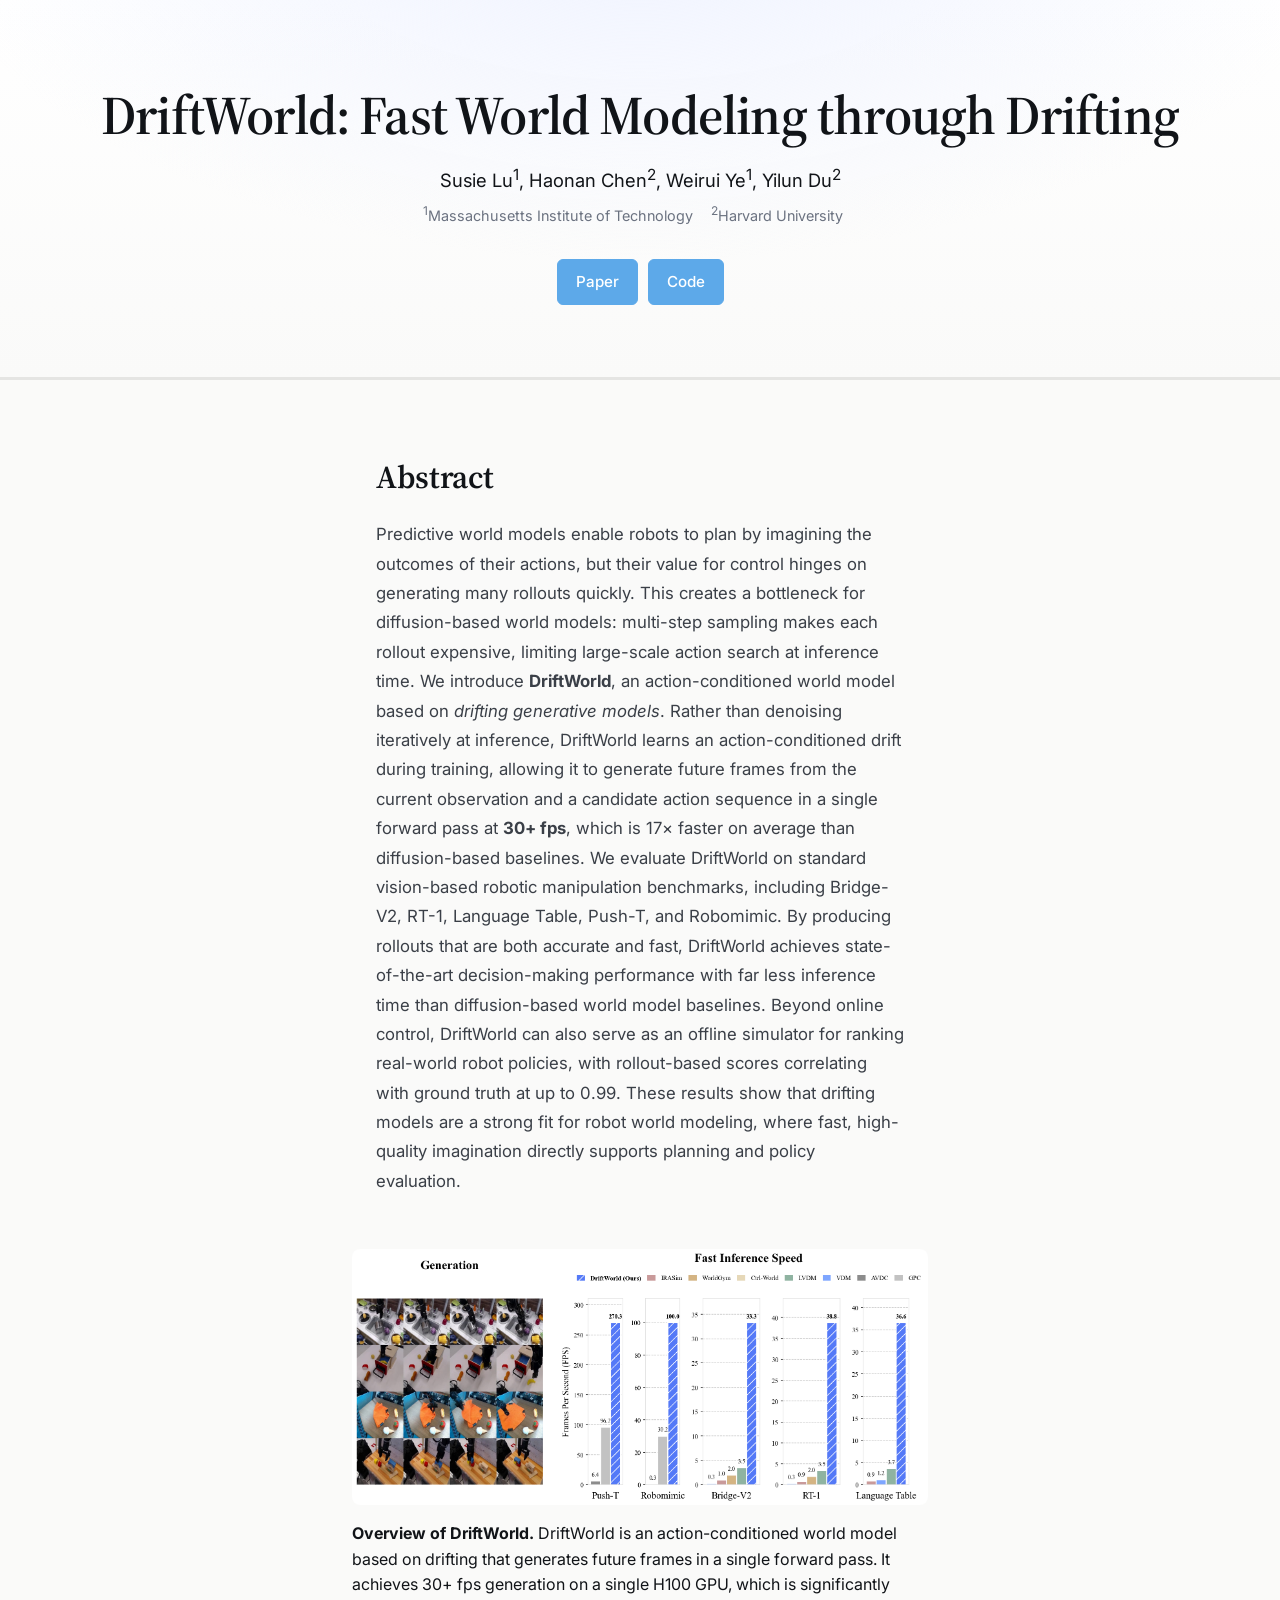
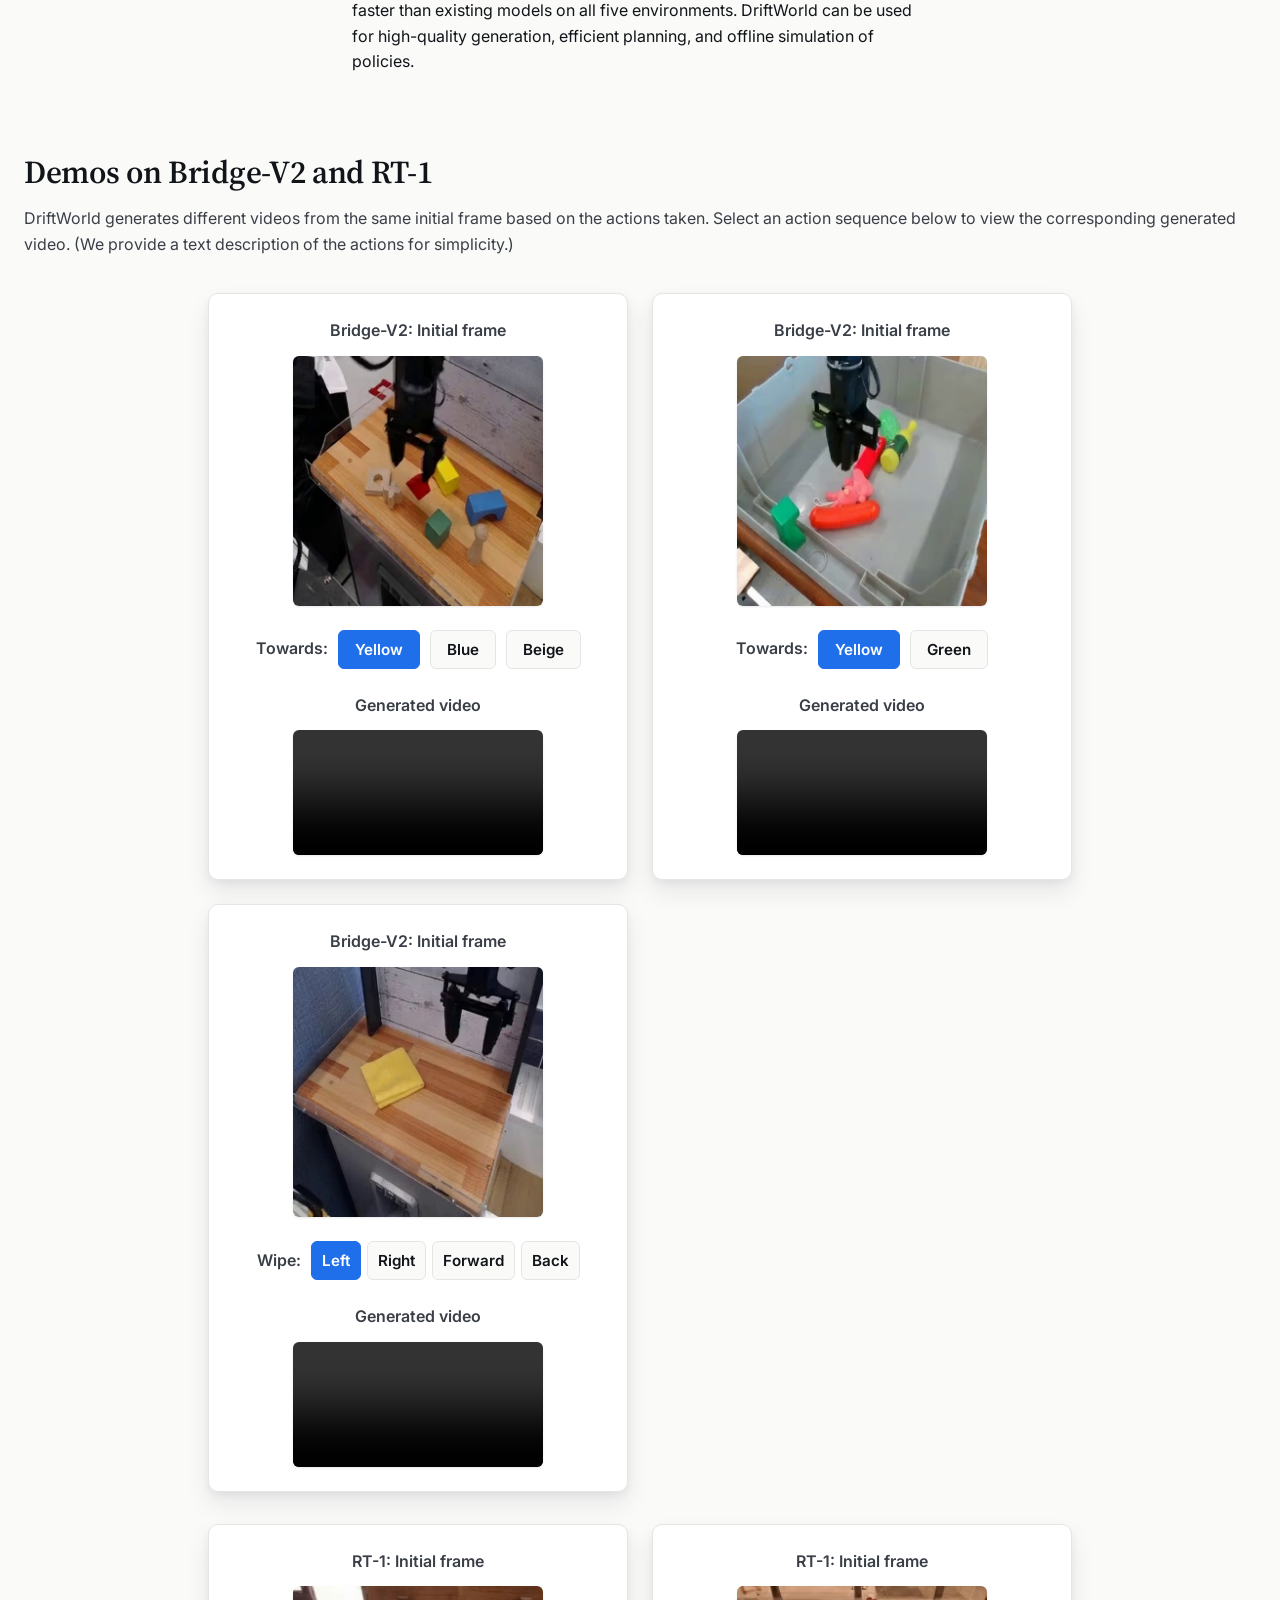
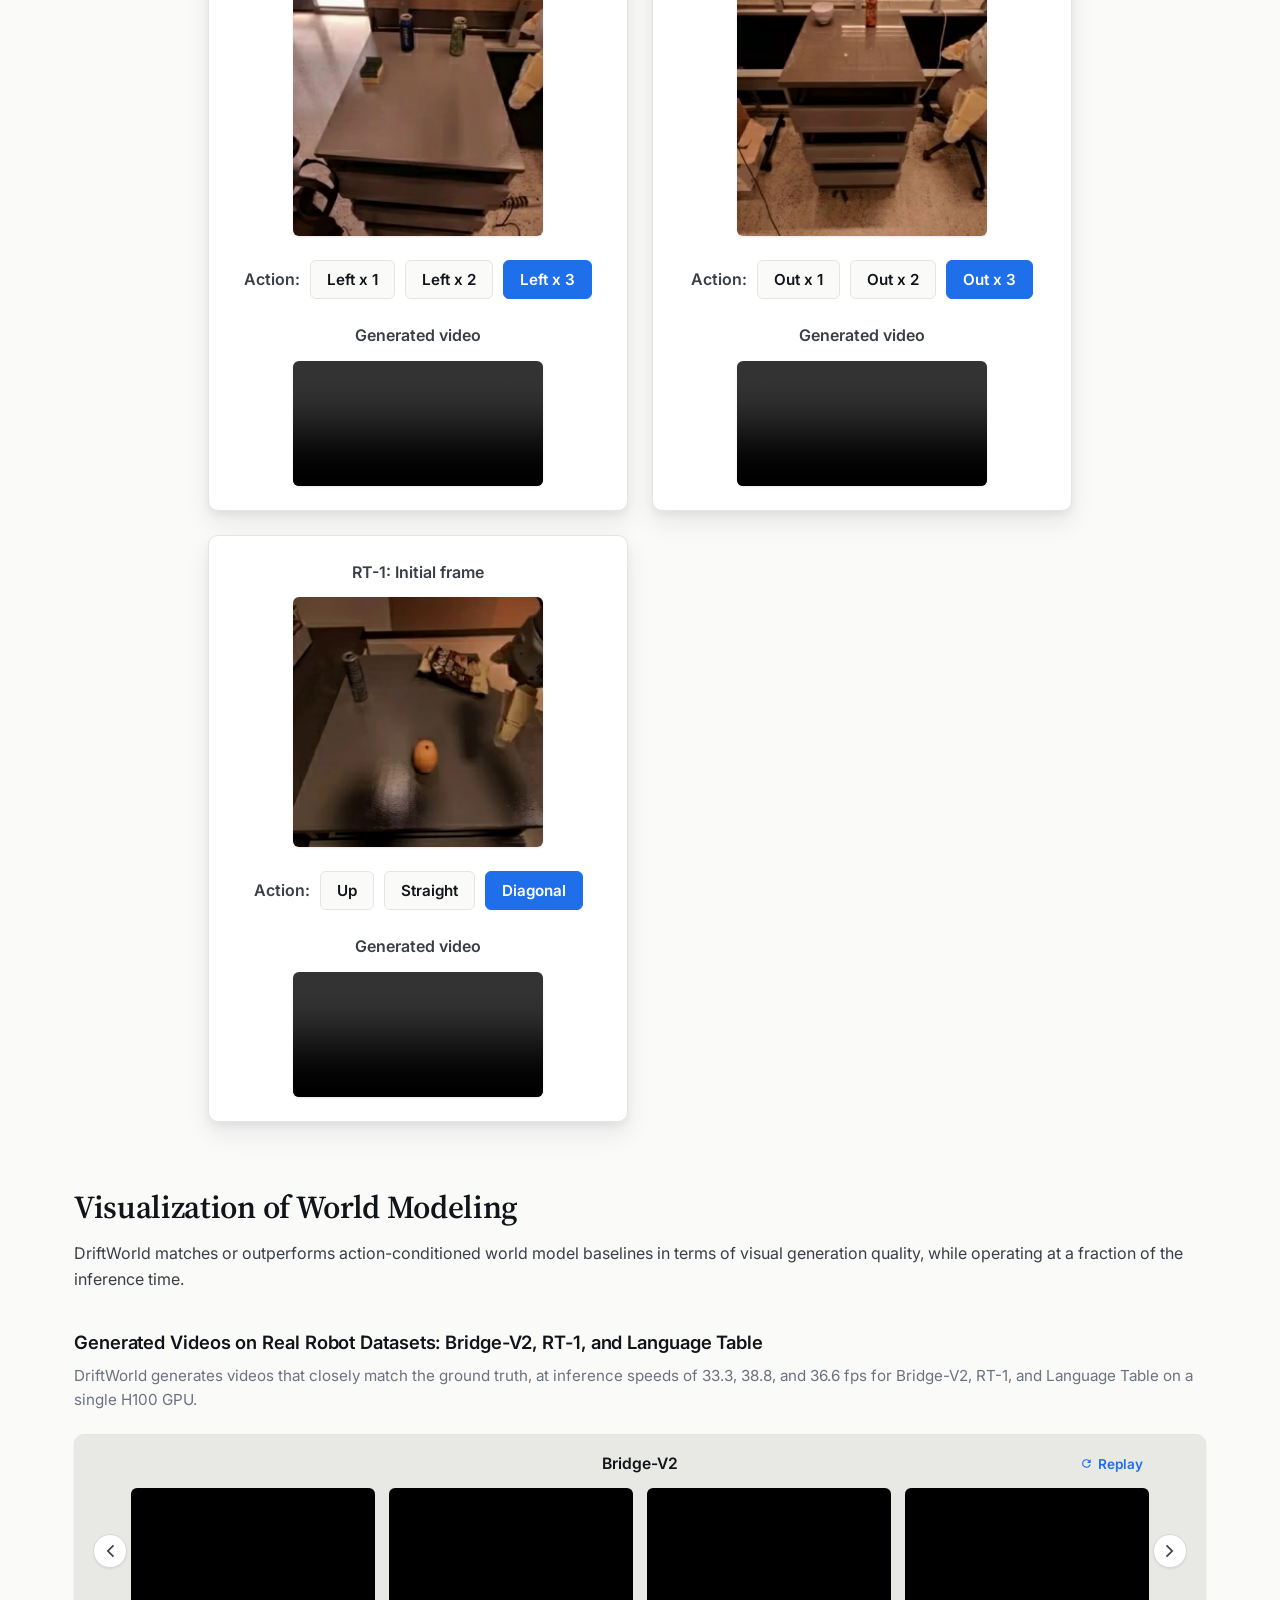
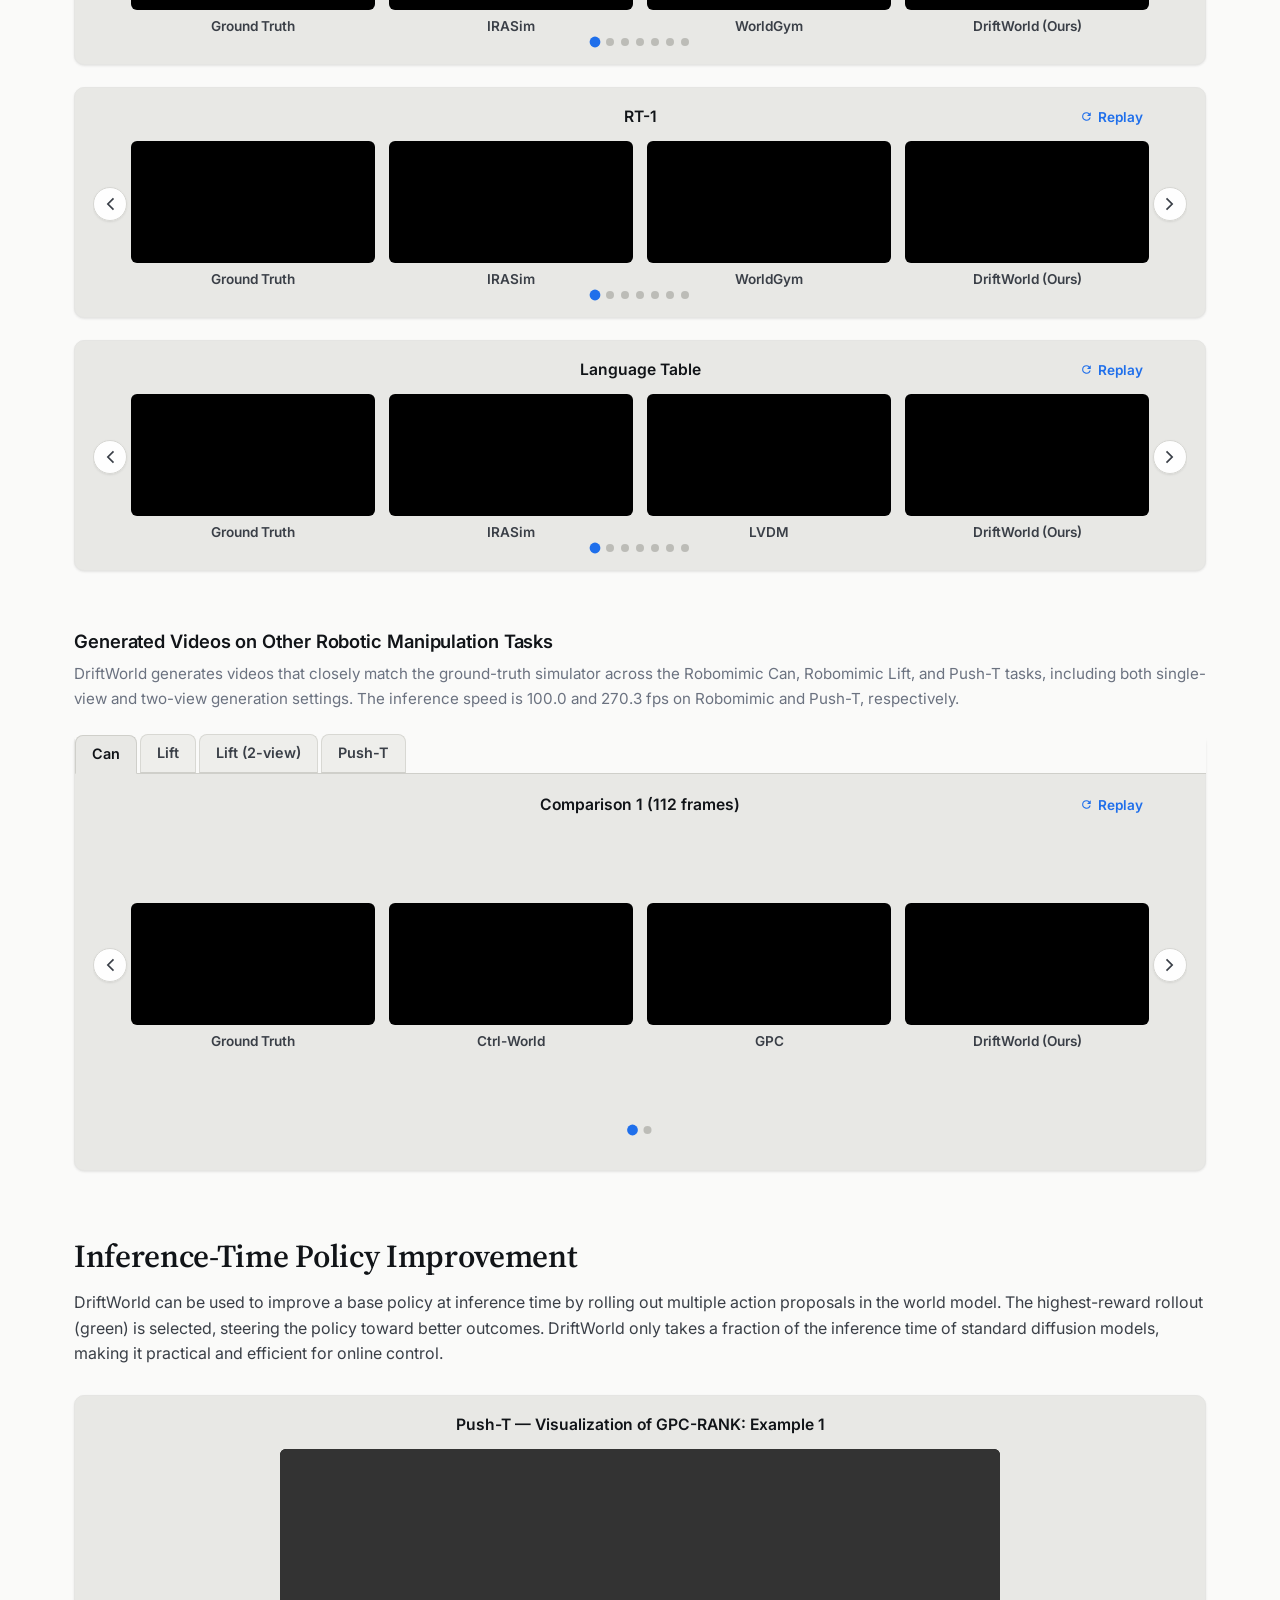
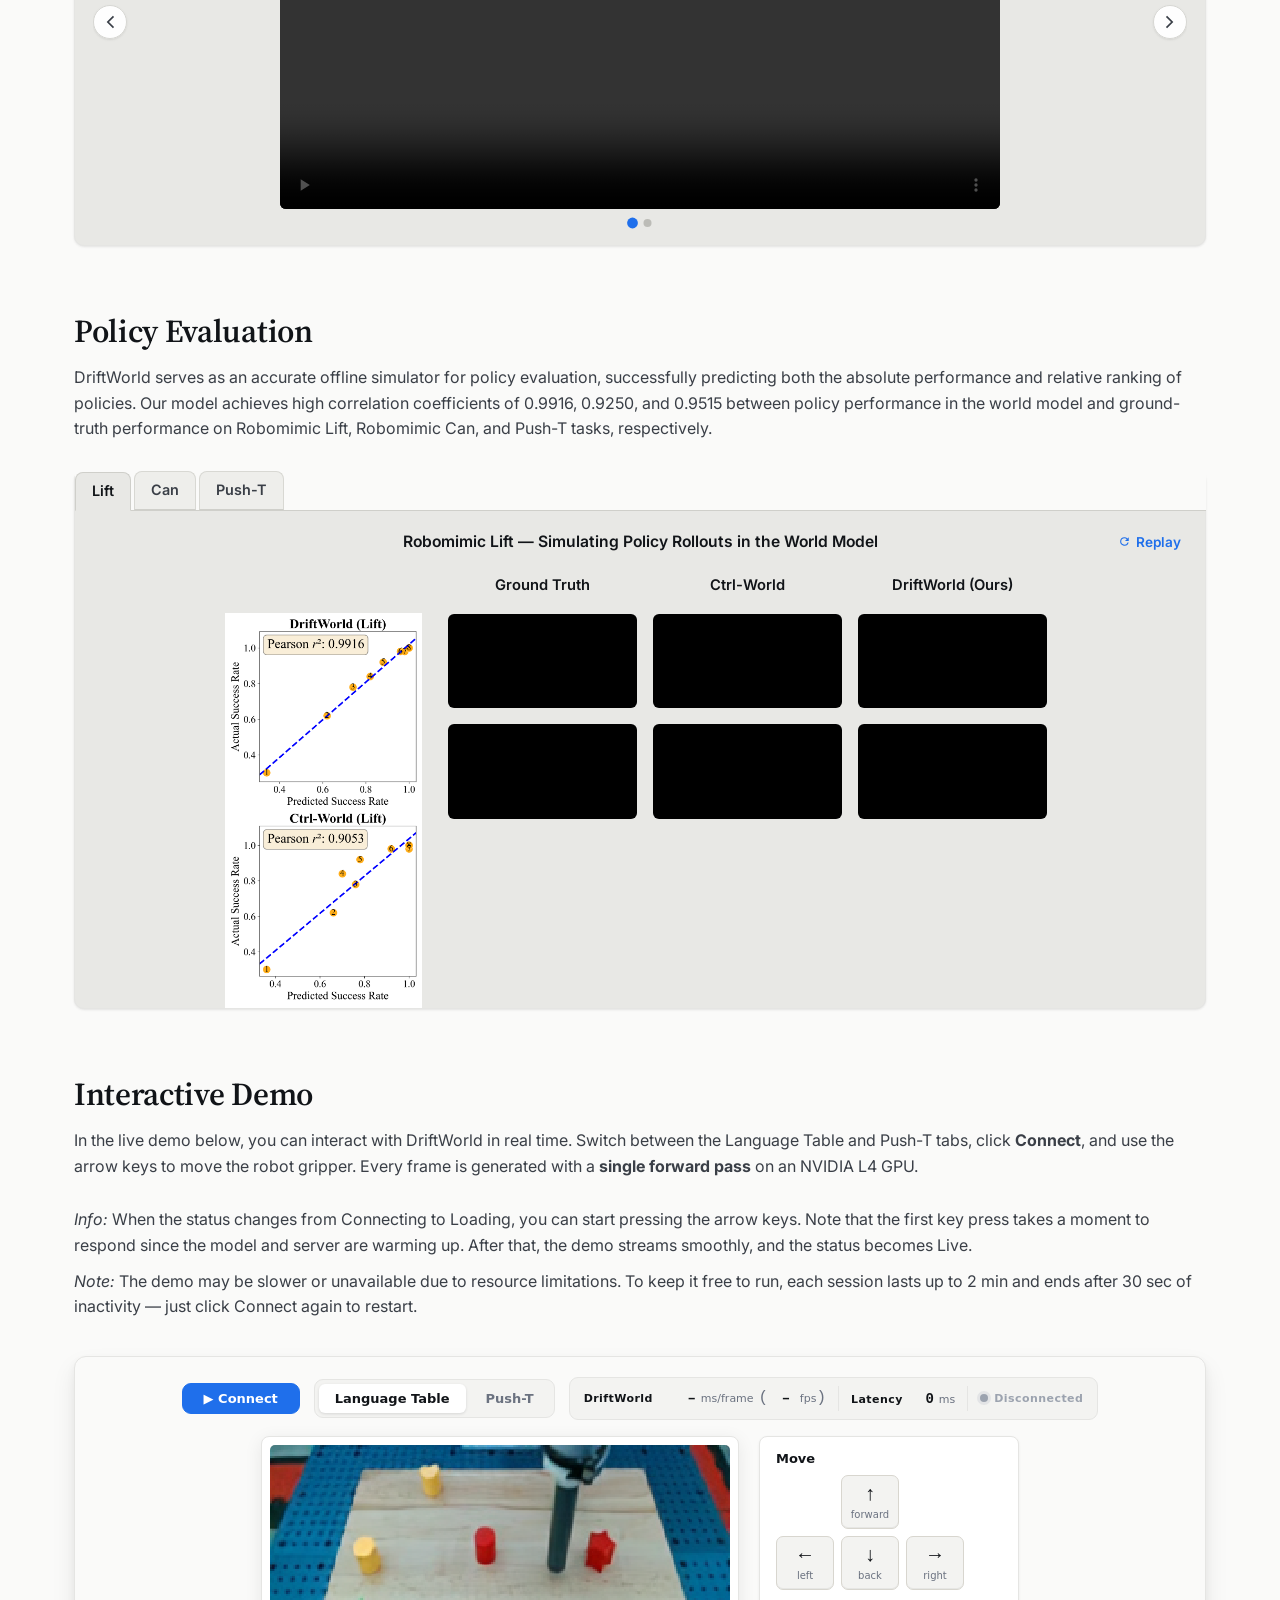
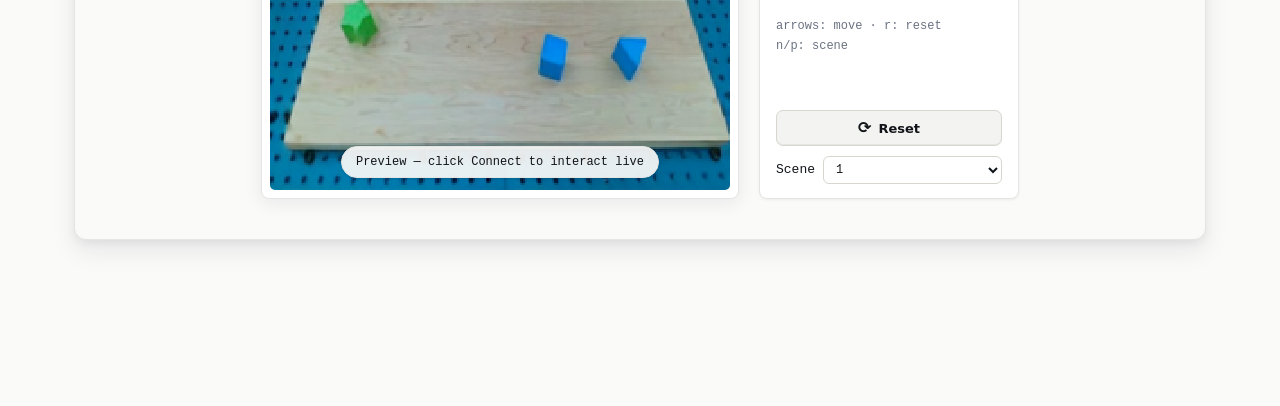
==== driftworld/index.html @ 997e32de "Update" ====
<!DOCTYPE html>
<html lang="en">

<head>
  <meta charset="UTF-8" />
  <meta name="viewport" content="width=device-width, initial-scale=1.0" />
  <title>DriftWorld</title>
  <link rel="preconnect" href="https://fonts.googleapis.com" />
  <link rel="preconnect" href="https://fonts.gstatic.com" crossorigin />
  <link
    href="https://fonts.googleapis.com/css2?family=Inter:wght@400;500;600;700&family=Source+Serif+4:opsz,wght@8..60,400;8..60,600&display=swap"
    rel="stylesheet" />
  <link rel="stylesheet" href="css/style.css" />
</head>

<body>
  <header class="hero">
    <div class="container">
      <h1 class="title">DriftWorld: Fast World Modeling through Drifting</h1>
      <p class="meta">
        Susie Lu<sup>1</sup>, Haonan Chen<sup>2</sup>, Weirui Ye<sup>1</sup>, Yilun Du<sup>2</sup>
      </p>
      <p class="affiliations">
        <sup>1</sup>Massachusetts Institute of Technology&emsp;
        <sup>2</sup>Harvard University&emsp;
      </p>
      <div class="hero-actions">
        <a class="btn" href="./" target="_blank" rel="noopener">Paper</a>
        <a class="btn btn-secondary" href="./">Code</a>
      </div>
    </div>
  </header>

  <main>
    <section id="abstract" class="section">
      <div class="container narrow">
        <h2 class="section-title">Abstract</h2>
        <p class="lead">
          Predictive world models enable robots to plan by imagining the outcomes of their actions, but their value for
          control hinges on generating many rollouts quickly. This creates a bottleneck for diffusion-based world
          models: multi-step sampling makes each rollout expensive, limiting large-scale action search at inference
          time. We introduce <b>DriftWorld</b>, an action-conditioned world model based on <em>drifting generative
            models</em>. Rather than denoising iteratively at inference, DriftWorld learns an action-conditioned drift
          during
          training, allowing it to generate future frames from the current observation and a candidate action sequence
          in a single forward pass at <b>30+ fps</b>, which is 17× faster on average than diffusion-based
          baselines. We evaluate DriftWorld on standard vision-based robotic manipulation benchmarks, including
          Bridge-V2, RT-1, Language Table, Push-T, and Robomimic. By producing rollouts that are both accurate and fast,
          DriftWorld achieves state-of-the-art decision-making performance with far less inference time than
          diffusion-based world model baselines. Beyond online control, DriftWorld can also serve as an offline
          simulator for ranking real-world robot policies, with rollout-based scores correlating with ground truth at up
          to 0.99. These results show that drifting models are a strong fit for robot world modeling, where fast,
          high-quality imagination directly supports planning and policy evaluation.
        </p>
      </div>
    </section>

    <figure style="margin: 0 auto; text-align: center;">
      <img src="videos/Fig/Teaser.png" alt="DriftWorld teaser"
        style="width: 45%; height: auto; display: block; margin: 0 auto; border-radius: 8px;">

      <figcaption style="margin: 16px auto 0; width: 45%; display: block; text-align: left;">
        <b>Overview of DriftWorld.</b> DriftWorld is an action-conditioned world model based on drifting that generates
        future frames in a single forward pass. It achieves 30+ fps generation on a single H100 GPU, which is
        significantly faster than
        existing models on all five environments. DriftWorld can be used for high-quality generation, efficient
        planning, and offline simulation of policies.
      </figcaption>
    </figure>

    <section id="scripted-demos" class="section scripted-demo-section">
      <div class="container">
        <div class="section-header">
          <h2 class="section-title">Demos on Bridge-V2 and RT-1</h2>
          <p class="section-desc">
            DriftWorld generates different videos from the same initial frame based on the actions taken.
            Select an action sequence below to view the corresponding generated video.
            (We provide a text description of the actions for simplicity.)
          </p>
        </div>

        <div class="scripted-demo-grid scripted-bridge-row">
          <div class="compare-card scripted-demo-card">
            <h3 class="scripted-demo-caption">Bridge-V2: Initial frame</h3>
            <img class="scripted-demo-image" src="videos/Demo_Bridge/scene_1/frame0.png"
              alt="Initial Bridge-V2 scene frame">

            <div class="scripted-demo-actions" aria-label="Scripted Bridge-V2 target block selection">
              <h3>Towards:</h3>
              <button class="scripted-action-button selected" type="button" aria-pressed="true"
                data-video="videos/Demo_Bridge/scene_1/yellow.mp4">Yellow</button>
              <button class="scripted-action-button" type="button" aria-pressed="false"
                data-video="videos/Demo_Bridge/scene_1/blue.mp4">Blue</button>
              <button class="scripted-action-button" type="button" aria-pressed="false"
                data-video="videos/Demo_Bridge/scene_1/beige.mp4">Beige</button>
            </div>

            <div class="scripted-demo-video">
              <h3>Generated video</h3>
              <video class="scripted-result-video" controls autoplay muted playsinline preload="metadata"
                src="videos/Demo_Bridge/scene_1/yellow.mp4">
              </video>
            </div>
          </div>

          <div class="compare-card scripted-demo-card">
            <h3 class="scripted-demo-caption">Bridge-V2: Initial frame</h3>
            <img class="scripted-demo-image" src="videos/Demo_Bridge/scene_2/frame0.png"
              alt="Initial Bridge-V2 scene frame">

            <div class="scripted-demo-actions" aria-label="Scripted Bridge-V2 target object selection">
              <h3>Towards:</h3>
              <button class="scripted-action-button selected" type="button" aria-pressed="true"
                data-video="videos/Demo_Bridge/scene_2/bottle.mp4">Yellow</button>
              <button class="scripted-action-button" type="button" aria-pressed="false"
                data-video="videos/Demo_Bridge/scene_2/block.mp4">Green</button>
            </div>

            <div class="scripted-demo-video">
              <h3>Generated video</h3>
              <video class="scripted-result-video" controls autoplay muted playsinline preload="metadata"
                src="videos/Demo_Bridge/scene_2/bottle.mp4">
              </video>
            </div>
          </div>

          <div class="compare-card scripted-demo-card">
            <h3 class="scripted-demo-caption">Bridge-V2: Initial frame</h3>
            <img class="scripted-demo-image" src="videos/Demo_Bridge/scene_3/frame0.png"
              alt="Initial Bridge-V2 scene frame">

            <div class="scripted-demo-actions" aria-label="Scripted Bridge-V2 wipe direction selection">
              <h3>Wipe:</h3>
              <div class="scripted-action-rows">
                <button class="scripted-action-button selected" type="button" aria-pressed="true"
                  data-video="videos/Demo_Bridge/scene_3/left.mp4">Left</button>
                <button class="scripted-action-button" type="button" aria-pressed="false"
                  data-video="videos/Demo_Bridge/scene_3/right.mp4">Right</button>
                <button class="scripted-action-button" type="button" aria-pressed="false"
                  data-video="videos/Demo_Bridge/scene_3/forward.mp4">Forward</button>
                <button class="scripted-action-button" type="button" aria-pressed="false"
                  data-video="videos/Demo_Bridge/scene_3/backward.mp4">Back</button>
              </div>
            </div>

            <div class="scripted-demo-video">
              <h3>Generated video</h3>
              <video class="scripted-result-video" controls autoplay muted playsinline preload="metadata"
                src="videos/Demo_Bridge/scene_3/left.mp4">
              </video>
            </div>
          </div>

        </div>

        <div class="scripted-demo-grid scripted-rt1-row">
          <div class="compare-card scripted-demo-card">
            <h3 class="scripted-demo-caption">RT-1: Initial frame</h3>
            <img class="scripted-demo-image" src="videos/Demo_RT1/scene_1/frame0.png" alt="Initial RT-1 scene frame">

            <div class="scripted-demo-actions" aria-label="Scripted RT-1 left action selection">
              <h3>Action:</h3>
              <button class="scripted-action-button" type="button" aria-pressed="false"
                data-video="videos/Demo_RT1/scene_1/left1.mp4">Left x 1</button>
              <button class="scripted-action-button" type="button" aria-pressed="false"
                data-video="videos/Demo_RT1/scene_1/left2.mp4">Left x 2</button>
              <button class="scripted-action-button selected" type="button" aria-pressed="true"
                data-video="videos/Demo_RT1/scene_1/left3.mp4">Left x 3</button>
            </div>

            <div class="scripted-demo-video">
              <h3>Generated video</h3>
              <video class="scripted-result-video" controls autoplay muted playsinline preload="metadata"
                src="videos/Demo_RT1/scene_1/left3.mp4">

              </video>
            </div>
          </div>

          <div class="compare-card scripted-demo-card">
            <h3 class="scripted-demo-caption">RT-1: Initial frame</h3>
            <img class="scripted-demo-image" src="videos/Demo_RT1/scene_2/frame0.png" alt="Initial RT-1 scene frame">

            <div class="scripted-demo-actions" aria-label="Scripted RT-1 out action selection">
              <h3>Action:</h3>
              <button class="scripted-action-button" type="button" aria-pressed="false"
                data-video="videos/Demo_RT1/scene_2/out1.mp4">Out x 1</button>
              <button class="scripted-action-button" type="button" aria-pressed="false"
                data-video="videos/Demo_RT1/scene_2/out2.mp4">Out x 2</button>
              <button class="scripted-action-button selected" type="button" aria-pressed="true"
                data-video="videos/Demo_RT1/scene_2/out3.mp4">Out x 3</button>
            </div>

            <div class="scripted-demo-video">
              <h3>Generated video</h3>
              <video class="scripted-result-video" controls autoplay muted playsinline preload="metadata"
                src="videos/Demo_RT1/scene_2/out3.mp4">

              </video>
            </div>
          </div>

          <div class="compare-card scripted-demo-card">
            <h3 class="scripted-demo-caption">RT-1: Initial frame</h3>
            <img class="scripted-demo-image" src="videos/Demo_RT1/scene_3/frame0.png" alt="Initial RT-1 scene frame">

            <div class="scripted-demo-actions" aria-label="Scripted RT-1 out action selection">
              <h3>Action:</h3>
              <button class="scripted-action-button" type="button" aria-pressed="false"
                data-video="videos/Demo_RT1/scene_3/up.mp4">Up</button>
              <button class="scripted-action-button" type="button" aria-pressed="false"
                data-video="videos/Demo_RT1/scene_3/diagonalright.mp4">Straight</button>
              <button class="scripted-action-button selected" type="button" aria-pressed="true"
                data-video="videos/Demo_RT1/scene_3/diagonal.mp4">Diagonal</button>
            </div>

            <div class="scripted-demo-video">
              <h3>Generated video</h3>
              <video class="scripted-result-video" controls autoplay muted playsinline preload="metadata"
                src="videos/Demo_RT1/scene_3/diagonal.mp4">

              </video>
            </div>
          </div>

        </div>
      </div>

      <style>
        .scripted-demo-section .container {
          max-width: 1360px;
        }

        .scripted-demo-section .scripted-demo-grid {
          display: grid;
          grid-template-columns: repeat(3, minmax(0, 420px));
          gap: 24px;
          justify-content: center;
          align-items: start;
        }

        .scripted-demo-section .scripted-demo-card {
          width: 100%;
          max-width: 420px;
          margin: 0;
          padding: 24px;
          background: var(--surface);
          border-color: var(--line);
          box-shadow: var(--shadow-md);
        }

        .scripted-demo-section .scripted-demo-image,
        .scripted-demo-section .scripted-result-video {
          display: block;
          width: 100%;
          max-width: 250px;
          margin: 0 auto;
          border-radius: var(--radius-sm);
          box-shadow: var(--shadow-sm);
        }

        .scripted-demo-section .scripted-demo-actions {
          display: flex;
          align-items: center;
          justify-content: center;
          flex-wrap: wrap;
          gap: 10px;
          margin: 24px 0;
        }

        .scripted-demo-section .scripted-demo-caption,
        .scripted-demo-section .scripted-demo-actions h3,
        .scripted-demo-section .scripted-demo-video h3 {
          margin: 0;
          color: var(--ink-soft);
          font-size: 1rem;
          font-weight: 600;
        }

        .scripted-demo-section .scripted-action-button {
          border: 1px solid var(--line);
          background: var(--bg);
          color: var(--ink);
          padding: 9px 16px;
          border-radius: 6px;
          font-family: inherit;
          font-size: .95rem;
          font-weight: 600;
          cursor: pointer;
          transition: background .15s, border-color .15s, color .15s, transform .1s;
        }

        .scripted-demo-section .scripted-action-button:hover {
          border-color: #c7c7c2;
          background: #f0f0ed;
        }

        .scripted-demo-section .scripted-action-button.selected {
          background: var(--accent);
          border-color: var(--accent);
          color: #fff;
        }

        .scripted-demo-section .scripted-action-button:active {
          transform: translateY(1px);
        }

        .scripted-demo-section .scripted-demo-video {
          text-align: center;
        }

        .scripted-demo-section .scripted-demo-caption,
        .scripted-demo-section .scripted-demo-video h3 {
          margin-bottom: 12px;
        }

        .scripted-demo-section .scripted-demo-caption {
          text-align: center;
        }

        /* Bridge row sits directly above the RT-1 row, separated by a little more than the
           within-row card gap. */
        .scripted-demo-section .scripted-demo-grid+.scripted-demo-grid {
          margin-top: 32px;
        }

        /* The wipe card fits four buttons on one row by giving back its side padding, rather than
           by being wider than the other cards. Top/bottom padding is untouched so heights match. */
        .scripted-bridge-row .scripted-demo-card:nth-child(3) {
          padding: 24px 16px;
        }

        .scripted-demo-section .scripted-action-rows {
          display: flex;
          flex-wrap: wrap;
          justify-content: center;
          gap: 6px;
        }

        /* Vertical padding stays at the shared 9px so this row is exactly as tall as the other
           cards' rows; only the horizontal padding shrinks. */
        .scripted-demo-section .scripted-action-rows .scripted-action-button {
          padding: 9px 10px;
          white-space: nowrap;
        }

        @media (max-width: 1360px) {
          .scripted-demo-section .scripted-demo-grid {
            grid-template-columns: repeat(2, minmax(0, 420px));
          }
        }

        @media (max-width: 920px) {
          .scripted-demo-section .scripted-demo-grid {
            grid-template-columns: minmax(0, 420px);
          }
        }

        @media (max-width: 640px) {
          .scripted-demo-section .scripted-demo-card {
            padding: 18px;
          }

          .scripted-demo-section .scripted-demo-actions {
            align-items: stretch;
            flex-direction: column;
          }

          .scripted-demo-section .scripted-action-button {
            width: 100%;
          }

          .scripted-demo-section .scripted-action-rows {
            width: 100%;
            flex-direction: column;
          }
        }
      </style>

      <script>
        (() => {
          function init() {
            document.querySelectorAll('.scripted-demo-card').forEach((card) => {
              const video = card.querySelector('.scripted-result-video');
              const buttons = Array.from(card.querySelectorAll('.scripted-action-button[data-video]'));
              if (!video || buttons.length === 0) return;

              function playVideo() {
                const playPromise = video.play();
                if (playPromise && typeof playPromise.catch === 'function') {
                  playPromise.catch(() => { });
                }
              }

              function restartVideo() {
                try {
                  video.currentTime = 0;
                } catch (error) {
                }
                playVideo();
              }

              buttons.forEach((button) => {
                button.addEventListener('click', () => {
                  buttons.forEach((otherButton) => {
                    const selected = otherButton === button;
                    otherButton.classList.toggle('selected', selected);
                    otherButton.setAttribute('aria-pressed', selected ? 'true' : 'false');
                  });

                  if (video.getAttribute('src') !== button.dataset.video) {
                    video.setAttribute('src', button.dataset.video);
                    video.load();
                  }

                  if (video.readyState >= 1) {
                    restartVideo();
                  } else {
                    video.addEventListener('loadedmetadata', restartVideo, { once: true });
                  }
                });
              });
            });
          }

          if (document.readyState === 'loading') {
            document.addEventListener('DOMContentLoaded', init, { once: true });
          } else {
            init();
          }
        })();
      </script>
    </section>

    <section id="results" class="section">
      <div class="container">

        <div class="section-header">
          <h2 class="section-title">Visualization of World Modeling</h2>
          <p class="section-desc">
            DriftWorld matches or outperforms action-conditioned world model baselines in terms of visual generation
            quality, while operating at a fraction of the inference time.
          </p>
        </div>

        <h3 class="subsection-title">Generated Videos on Real Robot Datasets: Bridge-V2, RT-1, and Language Table</h3>
        <p class="subsection-desc">
          DriftWorld generates videos that closely match the ground truth, at inference speeds of 33.3, 38.8, and 36.6
          fps for Bridge-V2, RT-1, and Language Table on a single H100 GPU.
        </p>

        <div class="compare-card compare-carousel" data-carousel aria-label="Bridge-V2 comparison carousel">
          <div class="compare-carousel-viewport">
            <div class="compare-carousel-track">
              <article class="compare-slide is-active" data-carousel-slide>
                <div class="compare-header">
                  <strong>Bridge-V2 </strong>
                  <button class="replay-btn" type="button" data-target="bridge-cmp-4">
                    <svg viewBox="0 0 24 24" aria-hidden="true">
                      <path
                        d="M17.65 6.35A7.95 7.95 0 0 0 12 4a8 8 0 1 0 7.74 10h-2.08A6 6 0 1 1 12 6c1.66 0 3.14.69 4.22 1.78L13 11h7V4l-2.35 2.35z" />
                    </svg>
                    Replay
                  </button>
                </div>
                <div class="compare-row" id="bridge-cmp-4">
                  <figure class="compare-item">
                    <video autoplay muted playsinline preload="metadata"
                      src="videos/Bridge_Comparison/gt/1.mp4"></video>
                    <figcaption class="compare-caption">Ground Truth</figcaption>
                  </figure>
                  <figure class="compare-item">
                    <video autoplay muted playsinline preload="metadata"
                      src="videos/Bridge_Comparison/irasim/1.mp4"></video>
                    <figcaption class="compare-caption">IRASim</figcaption>
                  </figure>
                  <figure class="compare-item">
                    <video autoplay muted playsinline preload="metadata"
                      src="videos/Bridge_Comparison/worldgym/1.mp4"></video>
                    <figcaption class="compare-caption">WorldGym</figcaption>
                  </figure>
                  <figure class="compare-item">
                    <video autoplay muted playsinline preload="metadata"
                      src="videos/Bridge_Comparison/driftworld/1.mp4"></video>
                    <figcaption class="compare-caption">DriftWorld (Ours)</figcaption>
                  </figure>
                </div>
              </article>

              <article class="compare-slide" data-carousel-slide>
                <div class="compare-header">
                  <strong>Bridge-V2 </strong>
                  <button class="replay-btn" type="button" data-target="bridge-cmp-6">
                    <svg viewBox="0 0 24 24" aria-hidden="true">
                      <path
                        d="M17.65 6.35A7.95 7.95 0 0 0 12 4a8 8 0 1 0 7.74 10h-2.08A6 6 0 1 1 12 6c1.66 0 3.14.69 4.22 1.78L13 11h7V4l-2.35 2.35z" />
                    </svg>
                    Replay
                  </button>
                </div>
                <div class="compare-row" id="bridge-cmp-6">
                  <figure class="compare-item">
                    <video autoplay muted playsinline preload="metadata"
                      src="videos/Bridge_Comparison/gt/2.mp4"></video>
                    <figcaption class="compare-caption">Ground Truth</figcaption>
                  </figure>
                  <figure class="compare-item">
                    <video autoplay muted playsinline preload="metadata"
                      src="videos/Bridge_Comparison/irasim/2.mp4"></video>
                    <figcaption class="compare-caption">IRASim</figcaption>
                  </figure>
                  <figure class="compare-item">
                    <video autoplay muted playsinline preload="metadata"
                      src="videos/Bridge_Comparison/worldgym/2.mp4"></video>
                    <figcaption class="compare-caption">WorldGym</figcaption>
                  </figure>
                  <figure class="compare-item">
                    <video autoplay muted playsinline preload="metadata"
                      src="videos/Bridge_Comparison/driftworld/2.mp4"></video>
                    <figcaption class="compare-caption">DriftWorld (Ours)</figcaption>
                  </figure>
                </div>
              </article>

              <article class="compare-slide" data-carousel-slide>
                <div class="compare-header">
                  <strong>Bridge-V2</strong>
                  <button class="replay-btn" type="button" data-target="bridge-cmp-7">
                    <svg viewBox="0 0 24 24" aria-hidden="true">
                      <path
                        d="M17.65 6.35A7.95 7.95 0 0 0 12 4a8 8 0 1 0 7.74 10h-2.08A6 6 0 1 1 12 6c1.66 0 3.14.69 4.22 1.78L13 11h7V4l-2.35 2.35z" />
                    </svg>
                    Replay
                  </button>
                </div>
                <div class="compare-row" id="bridge-cmp-7">
                  <figure class="compare-item">
                    <video autoplay muted playsinline preload="metadata"
                      src="videos/Bridge_Comparison/gt/3.mp4"></video>
                    <figcaption class="compare-caption">Ground Truth</figcaption>
                  </figure>
                  <figure class="compare-item">
                    <video autoplay muted playsinline preload="metadata"
                      src="videos/Bridge_Comparison/irasim/3.mp4"></video>
                    <figcaption class="compare-caption">IRASim</figcaption>
                  </figure>
                  <figure class="compare-item">
                    <video autoplay muted playsinline preload="metadata"
                      src="videos/Bridge_Comparison/worldgym/3.mp4"></video>
                    <figcaption class="compare-caption">WorldGym</figcaption>
                  </figure>
                  <figure class="compare-item">
                    <video autoplay muted playsinline preload="metadata"
                      src="videos/Bridge_Comparison/driftworld/3.mp4"></video>
                    <figcaption class="compare-caption">DriftWorld (Ours)</figcaption>
                  </figure>
                </div>
              </article>

              <article class="compare-slide" data-carousel-slide>
                <div class="compare-header">
                  <strong>Bridge-V2</strong>
                  <button class="replay-btn" type="button" data-target="bridge-cmp-8">
                    <svg viewBox="0 0 24 24" aria-hidden="true">
                      <path
                        d="M17.65 6.35A7.95 7.95 0 0 0 12 4a8 8 0 1 0 7.74 10h-2.08A6 6 0 1 1 12 6c1.66 0 3.14.69 4.22 1.78L13 11h7V4l-2.35 2.35z" />
                    </svg>
                    Replay
                  </button>
                </div>
                <div class="compare-row" id="bridge-cmp-8">
                  <figure class="compare-item">
                    <video autoplay muted playsinline preload="metadata"
                      src="videos/Bridge_Comparison/gt/4.mp4"></video>
                    <figcaption class="compare-caption">Ground Truth</figcaption>
                  </figure>
                  <figure class="compare-item">
                    <video autoplay muted playsinline preload="metadata"
                      src="videos/Bridge_Comparison/irasim/4.mp4"></video>
                    <figcaption class="compare-caption">IRASim</figcaption>
                  </figure>
                  <figure class="compare-item">
                    <video autoplay muted playsinline preload="metadata"
                      src="videos/Bridge_Comparison/worldgym/4.mp4"></video>
                    <figcaption class="compare-caption">WorldGym</figcaption>
                  </figure>
                  <figure class="compare-item">
                    <video autoplay muted playsinline preload="metadata"
                      src="videos/Bridge_Comparison/driftworld/4.mp4"></video>
                    <figcaption class="compare-caption">DriftWorld (Ours)</figcaption>
                  </figure>
                </div>
              </article>

              <article class="compare-slide" data-carousel-slide>
                <div class="compare-header">
                  <strong>Bridge-V2</strong>
                  <button class="replay-btn" type="button" data-target="bridge-cmp-10">
                    <svg viewBox="0 0 24 24" aria-hidden="true">
                      <path
                        d="M17.65 6.35A7.95 7.95 0 0 0 12 4a8 8 0 1 0 7.74 10h-2.08A6 6 0 1 1 12 6c1.66 0 3.14.69 4.22 1.78L13 11h7V4l-2.35 2.35z" />
                    </svg>
                    Replay
                  </button>
                </div>
                <div class="compare-row" id="bridge-cmp-10">
                  <figure class="compare-item">
                    <video autoplay muted playsinline preload="metadata"
                      src="videos/Bridge_Comparison/gt/5.mp4"></video>
                    <figcaption class="compare-caption">Ground Truth</figcaption>
                  </figure>
                  <figure class="compare-item">
                    <video autoplay muted playsinline preload="metadata"
                      src="videos/Bridge_Comparison/irasim/5.mp4"></video>
                    <figcaption class="compare-caption">IRASim</figcaption>
                  </figure>
                  <figure class="compare-item">
                    <video autoplay muted playsinline preload="metadata"
                      src="videos/Bridge_Comparison/worldgym/5.mp4"></video>
                    <figcaption class="compare-caption">WorldGym</figcaption>
                  </figure>
                  <figure class="compare-item">
                    <video autoplay muted playsinline preload="metadata"
                      src="videos/Bridge_Comparison/driftworld/5.mp4"></video>
                    <figcaption class="compare-caption">DriftWorld (Ours)</figcaption>
                  </figure>
                </div>
              </article>

              <article class="compare-slide" data-carousel-slide>
                <div class="compare-header">
                  <strong>Bridge-V2</strong>
                  <button class="replay-btn" type="button" data-target="bridge-cmp-11">
                    <svg viewBox="0 0 24 24" aria-hidden="true">
                      <path
                        d="M17.65 6.35A7.95 7.95 0 0 0 12 4a8 8 0 1 0 7.74 10h-2.08A6 6 0 1 1 12 6c1.66 0 3.14.69 4.22 1.78L13 11h7V4l-2.35 2.35z" />
                    </svg>
                    Replay
                  </button>
                </div>
                <div class="compare-row" id="bridge-cmp-11">
                  <figure class="compare-item">
                    <video autoplay muted playsinline preload="metadata"
                      src="videos/Bridge_Comparison/gt/6.mp4"></video>
                    <figcaption class="compare-caption">Ground Truth</figcaption>
                  </figure>
                  <figure class="compare-item">
                    <video autoplay muted playsinline preload="metadata"
                      src="videos/Bridge_Comparison/irasim/6.mp4"></video>
                    <figcaption class="compare-caption">IRASim</figcaption>
                  </figure>
                  <figure class="compare-item">
                    <video autoplay muted playsinline preload="metadata"
                      src="videos/Bridge_Comparison/worldgym/6.mp4"></video>
                    <figcaption class="compare-caption">WorldGym</figcaption>
                  </figure>
                  <figure class="compare-item">
                    <video autoplay muted playsinline preload="metadata"
                      src="videos/Bridge_Comparison/driftworld/6.mp4"></video>
                    <figcaption class="compare-caption">DriftWorld (Ours)</figcaption>
                  </figure>
                </div>
              </article>

              <article class="compare-slide" data-carousel-slide>
                <div class="compare-header">
                  <strong>Bridge-V2
                  </strong>
                  <button class="replay-btn" type="button" data-target="bridge-cmp-12">
                    <svg viewBox="0 0 24 24" aria-hidden="true">
                      <path
                        d="M17.65 6.35A7.95 7.95 0 0 0 12 4a8 8 0 1 0 7.74 10h-2.08A6 6 0 1 1 12 6c1.66 0 3.14.69 4.22 1.78L13 11h7V4l-2.35 2.35z" />
                    </svg>
                    Replay
                  </button>
                </div>
                <div class="compare-row" id="bridge-cmp-12">
                  <figure class="compare-item">
                    <video autoplay muted playsinline preload="metadata"
                      src="videos/Bridge_Comparison/gt/7.mp4"></video>
                    <figcaption class="compare-caption">Ground Truth</figcaption>
                  </figure>
                  <figure class="compare-item">
                    <video autoplay muted playsinline preload="metadata"
                      src="videos/Bridge_Comparison/irasim/7.mp4"></video>
                    <figcaption class="compare-caption">IRASim</figcaption>
                  </figure>
                  <figure class="compare-item">
                    <video autoplay muted playsinline preload="metadata"
                      src="videos/Bridge_Comparison/worldgym/7.mp4"></video>
                    <figcaption class="compare-caption">WorldGym</figcaption>
                  </figure>
                  <figure class="compare-item">
                    <video autoplay muted playsinline preload="metadata"
                      src="videos/Bridge_Comparison/driftworld/7.mp4"></video>
                    <figcaption class="compare-caption">DriftWorld (Ours)</figcaption>
                  </figure>
                </div>
              </article>
            </div>

            <div class="compare-carousel-controls" aria-label="Bridge-V2 comparison navigation">
              <button class="compare-carousel-arrow" type="button" data-carousel-prev aria-label="Previous comparison">
                <svg viewBox="0 0 24 24" aria-hidden="true">
                  <path d="M15.5 19.5 8 12l7.5-7.5 1.4 1.4L10.8 12l6.1 6.1-1.4 1.4z" />
                </svg>
              </button>
              <div class="compare-carousel-dots" role="tablist" aria-label="Choose Bridge-V2 comparison">
                <button class="compare-carousel-dot is-active" type="button" data-carousel-dot
                  aria-label="Show comparison 1"></button>
                <button class="compare-carousel-dot" type="button" data-carousel-dot
                  aria-label="Show comparison 2"></button>
                <button class="compare-carousel-dot" type="button" data-carousel-dot
                  aria-label="Show comparison 3"></button>
                <button class="compare-carousel-dot" type="button" data-carousel-dot
                  aria-label="Show comparison 4"></button>
                <button class="compare-carousel-dot" type="button" data-carousel-dot
                  aria-label="Show comparison 5"></button>
                <button class="compare-carousel-dot" type="button" data-carousel-dot
                  aria-label="Show comparison 6"></button>
                <button class="compare-carousel-dot" type="button" data-carousel-dot
                  aria-label="Show comparison 7"></button>
              </div>
              <button class="compare-carousel-arrow" type="button" data-carousel-next aria-label="Next comparison">
                <svg viewBox="0 0 24 24" aria-hidden="true">
                  <path d="m8.5 4.5 7.5 7.5-7.5 7.5-1.4-1.4 6.1-6.1-6.1-6.1 1.4-1.4z" />
                </svg>
              </button>
            </div>
          </div>
        </div>

        <div class="compare-card compare-carousel" data-carousel aria-label="RT-1 comparison carousel">
          <div class="compare-carousel-viewport">
            <div class="compare-carousel-track">
              <article class="compare-slide is-active" data-carousel-slide>
                <div class="compare-header">
                  <strong>RT-1
                  </strong>
                  <button class="replay-btn" type="button" data-target="rt1-cmp-1">
                    <svg viewBox="0 0 24 24" aria-hidden="true">
                      <path
                        d="M17.65 6.35A7.95 7.95 0 0 0 12 4a8 8 0 1 0 7.74 10h-2.08A6 6 0 1 1 12 6c1.66 0 3.14.69 4.22 1.78L13 11h7V4l-2.35 2.35z" />
                    </svg>
                    Replay
                  </button>
                </div>
                <div class="compare-row" id="rt1-cmp-1">
                  <figure class="compare-item">
                    <video autoplay muted playsinline preload="metadata" src="videos/RT1_Comparison/gt/1.mp4"></video>
                    <figcaption class="compare-caption">Ground Truth</figcaption>
                  </figure>
                  <figure class="compare-item">
                    <video autoplay muted playsinline preload="metadata"
                      src="videos/RT1_Comparison/irasim/1.mp4"></video>
                    <figcaption class="compare-caption">IRASim</figcaption>
                  </figure>
                  <figure class="compare-item">
                    <video autoplay muted playsinline preload="metadata"
                      src="videos/RT1_Comparison/worldgym/1.mp4"></video>
                    <figcaption class="compare-caption">WorldGym</figcaption>
                  </figure>
                  <figure class="compare-item">
                    <video autoplay muted playsinline preload="metadata"
                      src="videos/RT1_Comparison/driftworld/1.mp4"></video>
                    <figcaption class="compare-caption">DriftWorld (Ours)</figcaption>
                  </figure>
                </div>
              </article>

              <article class="compare-slide" data-carousel-slide>
                <div class="compare-header">
                  <strong>RT-1 </strong>
                  <button class="replay-btn" type="button" data-target="rt1-cmp-2">
                    <svg viewBox="0 0 24 24" aria-hidden="true">
                      <path
                        d="M17.65 6.35A7.95 7.95 0 0 0 12 4a8 8 0 1 0 7.74 10h-2.08A6 6 0 1 1 12 6c1.66 0 3.14.69 4.22 1.78L13 11h7V4l-2.35 2.35z" />
                    </svg>
                    Replay
                  </button>
                </div>
                <div class="compare-row" id="rt1-cmp-2">
                  <figure class="compare-item">
                    <video autoplay muted playsinline preload="metadata" src="videos/RT1_Comparison/gt/2.mp4"></video>
                    <figcaption class="compare-caption">Ground Truth</figcaption>
                  </figure>
                  <figure class="compare-item">
                    <video autoplay muted playsinline preload="metadata"
                      src="videos/RT1_Comparison/irasim/2.mp4"></video>
                    <figcaption class="compare-caption">IRASim</figcaption>
                  </figure>
                  <figure class="compare-item">
                    <video autoplay muted playsinline preload="metadata"
                      src="videos/RT1_Comparison/worldgym/2.mp4"></video>
                    <figcaption class="compare-caption">WorldGym</figcaption>
                  </figure>
                  <figure class="compare-item">
                    <video autoplay muted playsinline preload="metadata"
                      src="videos/RT1_Comparison/driftworld/2.mp4"></video>
                    <figcaption class="compare-caption">DriftWorld (Ours)</figcaption>
                  </figure>
                </div>
              </article>

              <article class="compare-slide" data-carousel-slide>
                <div class="compare-header">
                  <strong>RT-1
                  </strong>
                  <button class="replay-btn" type="button" data-target="rt1-cmp-3">
                    <svg viewBox="0 0 24 24" aria-hidden="true">
                      <path
                        d="M17.65 6.35A7.95 7.95 0 0 0 12 4a8 8 0 1 0 7.74 10h-2.08A6 6 0 1 1 12 6c1.66 0 3.14.69 4.22 1.78L13 11h7V4l-2.35 2.35z" />
                    </svg>
                    Replay
                  </button>
                </div>
                <div class="compare-row" id="rt1-cmp-3">
                  <figure class="compare-item">
                    <video autoplay muted playsinline preload="metadata" src="videos/RT1_Comparison/gt/3.mp4"></video>
                    <figcaption class="compare-caption">Ground Truth</figcaption>
                  </figure>
                  <figure class="compare-item">
                    <video autoplay muted playsinline preload="metadata"
                      src="videos/RT1_Comparison/irasim/3.mp4"></video>
                    <figcaption class="compare-caption">IRASim</figcaption>
                  </figure>
                  <figure class="compare-item">
                    <video autoplay muted playsinline preload="metadata"
                      src="videos/RT1_Comparison/worldgym/3.mp4"></video>
                    <figcaption class="compare-caption">WorldGym</figcaption>
                  </figure>
                  <figure class="compare-item">
                    <video autoplay muted playsinline preload="metadata"
                      src="videos/RT1_Comparison/driftworld/3.mp4"></video>
                    <figcaption class="compare-caption">DriftWorld (Ours)</figcaption>
                  </figure>
                </div>
              </article>

              <article class="compare-slide" data-carousel-slide>
                <div class="compare-header">
                  <strong>RT-1</strong>
                  <button class="replay-btn" type="button" data-target="rt1-cmp-4">
                    <svg viewBox="0 0 24 24" aria-hidden="true">
                      <path
                        d="M17.65 6.35A7.95 7.95 0 0 0 12 4a8 8 0 1 0 7.74 10h-2.08A6 6 0 1 1 12 6c1.66 0 3.14.69 4.22 1.78L13 11h7V4l-2.35 2.35z" />
                    </svg>
                    Replay
                  </button>
                </div>
                <div class="compare-row" id="rt1-cmp-4">
                  <figure class="compare-item">
                    <video autoplay muted playsinline preload="metadata" src="videos/RT1_Comparison/gt/4.mp4"></video>
                    <figcaption class="compare-caption">Ground Truth</figcaption>
                  </figure>
                  <figure class="compare-item">
                    <video autoplay muted playsinline preload="metadata"
                      src="videos/RT1_Comparison/irasim/4.mp4"></video>
                    <figcaption class="compare-caption">IRASim</figcaption>
                  </figure>
                  <figure class="compare-item">
                    <video autoplay muted playsinline preload="metadata"
                      src="videos/RT1_Comparison/worldgym/4.mp4"></video>
                    <figcaption class="compare-caption">WorldGym</figcaption>
                  </figure>
                  <figure class="compare-item">
                    <video autoplay muted playsinline preload="metadata"
                      src="videos/RT1_Comparison/driftworld/4.mp4"></video>
                    <figcaption class="compare-caption">DriftWorld (Ours)</figcaption>
                  </figure>
                </div>
              </article>

              <article class="compare-slide" data-carousel-slide>
                <div class="compare-header">
                  <strong>RT-1 </strong>
                  <button class="replay-btn" type="button" data-target="rt1-cmp-5">
                    <svg viewBox="0 0 24 24" aria-hidden="true">
                      <path
                        d="M17.65 6.35A7.95 7.95 0 0 0 12 4a8 8 0 1 0 7.74 10h-2.08A6 6 0 1 1 12 6c1.66 0 3.14.69 4.22 1.78L13 11h7V4l-2.35 2.35z" />
                    </svg>
                    Replay
                  </button>
                </div>
                <div class="compare-row" id="rt1-cmp-5">
                  <figure class="compare-item">
                    <video autoplay muted playsinline preload="metadata" src="videos/RT1_Comparison/gt/5.mp4"></video>
                    <figcaption class="compare-caption">Ground Truth</figcaption>
                  </figure>
                  <figure class="compare-item">
                    <video autoplay muted playsinline preload="metadata"
                      src="videos/RT1_Comparison/irasim/5.mp4"></video>
                    <figcaption class="compare-caption">IRASim</figcaption>
                  </figure>
                  <figure class="compare-item">
                    <video autoplay muted playsinline preload="metadata"
                      src="videos/RT1_Comparison/worldgym/5.mp4"></video>
                    <figcaption class="compare-caption">WorldGym</figcaption>
                  </figure>
                  <figure class="compare-item">
                    <video autoplay muted playsinline preload="metadata"
                      src="videos/RT1_Comparison/driftworld/5.mp4"></video>
                    <figcaption class="compare-caption">DriftWorld (Ours)</figcaption>
                  </figure>
                </div>
              </article>

              <article class="compare-slide" data-carousel-slide>
                <div class="compare-header">
                  <strong>RT-1</strong>
                  <button class="replay-btn" type="button" data-target="rt1-cmp-6">
                    <svg viewBox="0 0 24 24" aria-hidden="true">
                      <path
                        d="M17.65 6.35A7.95 7.95 0 0 0 12 4a8 8 0 1 0 7.74 10h-2.08A6 6 0 1 1 12 6c1.66 0 3.14.69 4.22 1.78L13 11h7V4l-2.35 2.35z" />
                    </svg>
                    Replay
                  </button>
                </div>
                <div class="compare-row" id="rt1-cmp-6">
                  <figure class="compare-item">
                    <video autoplay muted playsinline preload="metadata" src="videos/RT1_Comparison/gt/6.mp4"></video>
                    <figcaption class="compare-caption">Ground Truth</figcaption>
                  </figure>
                  <figure class="compare-item">
                    <video autoplay muted playsinline preload="metadata"
                      src="videos/RT1_Comparison/irasim/6.mp4"></video>
                    <figcaption class="compare-caption">IRASim</figcaption>
                  </figure>
                  <figure class="compare-item">
                    <video autoplay muted playsinline preload="metadata"
                      src="videos/RT1_Comparison/worldgym/6.mp4"></video>
                    <figcaption class="compare-caption">WorldGym</figcaption>
                  </figure>
                  <figure class="compare-item">
                    <video autoplay muted playsinline preload="metadata"
                      src="videos/RT1_Comparison/driftworld/6.mp4"></video>
                    <figcaption class="compare-caption">DriftWorld (Ours)</figcaption>
                  </figure>
                </div>
              </article>

              <article class="compare-slide" data-carousel-slide>
                <div class="compare-header">
                  <strong>RT-1</strong>
                  <button class="replay-btn" type="button" data-target="rt1-cmp-7">
                    <svg viewBox="0 0 24 24" aria-hidden="true">
                      <path
                        d="M17.65 6.35A7.95 7.95 0 0 0 12 4a8 8 0 1 0 7.74 10h-2.08A6 6 0 1 1 12 6c1.66 0 3.14.69 4.22 1.78L13 11h7V4l-2.35 2.35z" />
                    </svg>
                    Replay
                  </button>
                </div>
                <div class="compare-row" id="rt1-cmp-7">
                  <figure class="compare-item">
                    <video autoplay muted playsinline preload="metadata" src="videos/RT1_Comparison/gt/7.mp4"></video>
                    <figcaption class="compare-caption">Ground Truth</figcaption>
                  </figure>
                  <figure class="compare-item">
                    <video autoplay muted playsinline preload="metadata"
                      src="videos/RT1_Comparison/irasim/7.mp4"></video>
                    <figcaption class="compare-caption">IRASim</figcaption>
                  </figure>
                  <figure class="compare-item">
                    <video autoplay muted playsinline preload="metadata"
                      src="videos/RT1_Comparison/worldgym/7.mp4"></video>
                    <figcaption class="compare-caption">WorldGym</figcaption>
                  </figure>
                  <figure class="compare-item">
                    <video autoplay muted playsinline preload="metadata"
                      src="videos/RT1_Comparison/driftworld/7.mp4"></video>
                    <figcaption class="compare-caption">DriftWorld (Ours)</figcaption>
                  </figure>
                </div>
              </article>
            </div>

            <div class="compare-carousel-controls" aria-label="RT-1 comparison navigation">
              <button class="compare-carousel-arrow" type="button" data-carousel-prev aria-label="Previous comparison">
                <svg viewBox="0 0 24 24" aria-hidden="true">
                  <path d="M15.5 19.5 8 12l7.5-7.5 1.4 1.4L10.8 12l6.1 6.1-1.4 1.4z" />
                </svg>
              </button>
              <div class="compare-carousel-dots" role="tablist" aria-label="Choose RT-1 comparison">
                <button class="compare-carousel-dot is-active" type="button" data-carousel-dot
                  aria-label="Show comparison 1"></button>
                <button class="compare-carousel-dot" type="button" data-carousel-dot
                  aria-label="Show comparison 2"></button>
                <button class="compare-carousel-dot" type="button" data-carousel-dot
                  aria-label="Show comparison 3"></button>
                <button class="compare-carousel-dot" type="button" data-carousel-dot
                  aria-label="Show comparison 4"></button>
                <button class="compare-carousel-dot" type="button" data-carousel-dot
                  aria-label="Show comparison 5"></button>
                <button class="compare-carousel-dot" type="button" data-carousel-dot
                  aria-label="Show comparison 6"></button>
                <button class="compare-carousel-dot" type="button" data-carousel-dot
                  aria-label="Show comparison 7"></button>
              </div>
              <button class="compare-carousel-arrow" type="button" data-carousel-next aria-label="Next comparison">
                <svg viewBox="0 0 24 24" aria-hidden="true">
                  <path d="m8.5 4.5 7.5 7.5-7.5 7.5-1.4-1.4 6.1-6.1-6.1-6.1 1.4-1.4z" />
                </svg>
              </button>
            </div>
          </div>
        </div>

        <div class="compare-card compare-carousel" data-carousel aria-label="Language Table comparison carousel">
          <div class="compare-carousel-viewport">
            <div class="compare-carousel-track">
              <article class="compare-slide is-active" data-carousel-slide>
                <div class="compare-header">
                  <strong>Language Table</strong>
                  <button class="replay-btn" type="button" data-target="lt-cmp-1">
                    <svg viewBox="0 0 24 24" aria-hidden="true">
                      <path
                        d="M17.65 6.35A7.95 7.95 0 0 0 12 4a8 8 0 1 0 7.74 10h-2.08A6 6 0 1 1 12 6c1.66 0 3.14.69 4.22 1.78L13 11h7V4l-2.35 2.35z" />
                    </svg>
                    Replay
                  </button>
                </div>
                <div class="compare-row" id="lt-cmp-1">
                  <figure class="compare-item">
                    <video autoplay muted playsinline preload="metadata" src="videos/LT_Comparison/gt/7.mp4"></video>
                    <figcaption class="compare-caption">Ground Truth</figcaption>
                  </figure>
                  <figure class="compare-item">
                    <video autoplay muted playsinline preload="metadata"
                      src="videos/LT_Comparison/irasim/7.mp4"></video>
                    <figcaption class="compare-caption">IRASim</figcaption>
                  </figure>
                  <figure class="compare-item">
                    <video autoplay muted playsinline preload="metadata" src="videos/LT_Comparison/lvdm/7.mp4"></video>
                    <figcaption class="compare-caption">LVDM</figcaption>
                  </figure>
                  <figure class="compare-item">
                    <video autoplay muted playsinline preload="metadata"
                      src="videos/LT_Comparison/driftworld/7.mp4"></video>
                    <figcaption class="compare-caption">DriftWorld (Ours)</figcaption>
                  </figure>
                </div>
              </article>

              <article class="compare-slide" data-carousel-slide>
                <div class="compare-header">
                  <strong>Language Table</strong>
                  <button class="replay-btn" type="button" data-target="lt-cmp-2">
                    <svg viewBox="0 0 24 24" aria-hidden="true">
                      <path
                        d="M17.65 6.35A7.95 7.95 0 0 0 12 4a8 8 0 1 0 7.74 10h-2.08A6 6 0 1 1 12 6c1.66 0 3.14.69 4.22 1.78L13 11h7V4l-2.35 2.35z" />
                    </svg>
                    Replay
                  </button>
                </div>
                <div class="compare-row" id="lt-cmp-2">
                  <figure class="compare-item">
                    <video autoplay muted playsinline preload="metadata" src="videos/LT_Comparison/gt/2.mp4"></video>
                    <figcaption class="compare-caption">Ground Truth</figcaption>
                  </figure>
                  <figure class="compare-item">
                    <video autoplay muted playsinline preload="metadata"
                      src="videos/LT_Comparison/irasim/2.mp4"></video>
                    <figcaption class="compare-caption">IRASim</figcaption>
                  </figure>
                  <figure class="compare-item">
                    <video autoplay muted playsinline preload="metadata" src="videos/LT_Comparison/lvdm/2.mp4"></video>
                    <figcaption class="compare-caption">LVDM</figcaption>
                  </figure>
                  <figure class="compare-item">
                    <video autoplay muted playsinline preload="metadata"
                      src="videos/LT_Comparison/driftworld/2.mp4"></video>
                    <figcaption class="compare-caption">DriftWorld (Ours)</figcaption>
                  </figure>
                </div>
              </article>

              <article class="compare-slide" data-carousel-slide>
                <div class="compare-header">
                  <strong>Language Table</strong>
                  <button class="replay-btn" type="button" data-target="lt-cmp-3">
                    <svg viewBox="0 0 24 24" aria-hidden="true">
                      <path
                        d="M17.65 6.35A7.95 7.95 0 0 0 12 4a8 8 0 1 0 7.74 10h-2.08A6 6 0 1 1 12 6c1.66 0 3.14.69 4.22 1.78L13 11h7V4l-2.35 2.35z" />
                    </svg>
                    Replay
                  </button>
                </div>
                <div class="compare-row" id="lt-cmp-3">
                  <figure class="compare-item">
                    <video autoplay muted playsinline preload="metadata" src="videos/LT_Comparison/gt/1.mp4"></video>
                    <figcaption class="compare-caption">Ground Truth</figcaption>
                  </figure>
                  <figure class="compare-item">
                    <video autoplay muted playsinline preload="metadata"
                      src="videos/LT_Comparison/irasim/1.mp4"></video>
                    <figcaption class="compare-caption">IRASim</figcaption>
                  </figure>
                  <figure class="compare-item">
                    <video autoplay muted playsinline preload="metadata" src="videos/LT_Comparison/lvdm/1.mp4"></video>
                    <figcaption class="compare-caption">LVDM</figcaption>
                  </figure>
                  <figure class="compare-item">
                    <video autoplay muted playsinline preload="metadata"
                      src="videos/LT_Comparison/driftworld/1.mp4"></video>
                    <figcaption class="compare-caption">DriftWorld (Ours)</figcaption>
                  </figure>
                </div>
              </article>

              <article class="compare-slide" data-carousel-slide>
                <div class="compare-header">
                  <strong>Language Table</strong>
                  <button class="replay-btn" type="button" data-target="lt-cmp-4">
                    <svg viewBox="0 0 24 24" aria-hidden="true">
                      <path
                        d="M17.65 6.35A7.95 7.95 0 0 0 12 4a8 8 0 1 0 7.74 10h-2.08A6 6 0 1 1 12 6c1.66 0 3.14.69 4.22 1.78L13 11h7V4l-2.35 2.35z" />
                    </svg>
                    Replay
                  </button>
                </div>
                <div class="compare-row" id="lt-cmp-4">
                  <figure class="compare-item">
                    <video autoplay muted playsinline preload="metadata" src="videos/LT_Comparison/gt/3.mp4"></video>
                    <figcaption class="compare-caption">Ground Truth</figcaption>
                  </figure>
                  <figure class="compare-item">
                    <video autoplay muted playsinline preload="metadata"
                      src="videos/LT_Comparison/irasim/3.mp4"></video>
                    <figcaption class="compare-caption">IRASim</figcaption>
                  </figure>
                  <figure class="compare-item">
                    <video autoplay muted playsinline preload="metadata" src="videos/LT_Comparison/lvdm/3.mp4"></video>
                    <figcaption class="compare-caption">LVDM</figcaption>
                  </figure>
                  <figure class="compare-item">
                    <video autoplay muted playsinline preload="metadata"
                      src="videos/LT_Comparison/driftworld/3.mp4"></video>
                    <figcaption class="compare-caption">DriftWorld (Ours)</figcaption>
                  </figure>
                </div>
              </article>

              <article class="compare-slide" data-carousel-slide>
                <div class="compare-header">
                  <strong>Language Table</strong>
                  <button class="replay-btn" type="button" data-target="lt-cmp-5">
                    <svg viewBox="0 0 24 24" aria-hidden="true">
                      <path
                        d="M17.65 6.35A7.95 7.95 0 0 0 12 4a8 8 0 1 0 7.74 10h-2.08A6 6 0 1 1 12 6c1.66 0 3.14.69 4.22 1.78L13 11h7V4l-2.35 2.35z" />
                    </svg>
                    Replay
                  </button>
                </div>
                <div class="compare-row" id="lt-cmp-5">
                  <figure class="compare-item">
                    <video autoplay muted playsinline preload="metadata" src="videos/LT_Comparison/gt/4.mp4"></video>
                    <figcaption class="compare-caption">Ground Truth</figcaption>
                  </figure>
                  <figure class="compare-item">
                    <video autoplay muted playsinline preload="metadata"
                      src="videos/LT_Comparison/irasim/4.mp4"></video>
                    <figcaption class="compare-caption">IRASim</figcaption>
                  </figure>
                  <figure class="compare-item">
                    <video autoplay muted playsinline preload="metadata" src="videos/LT_Comparison/lvdm/4.mp4"></video>
                    <figcaption class="compare-caption">LVDM</figcaption>
                  </figure>
                  <figure class="compare-item">
                    <video autoplay muted playsinline preload="metadata"
                      src="videos/LT_Comparison/driftworld/4.mp4"></video>
                    <figcaption class="compare-caption">DriftWorld (Ours)</figcaption>
                  </figure>
                </div>
              </article>

              <article class="compare-slide" data-carousel-slide>
                <div class="compare-header">
                  <strong>Language Table</strong>
                  <button class="replay-btn" type="button" data-target="lt-cmp-6">
                    <svg viewBox="0 0 24 24" aria-hidden="true">
                      <path
                        d="M17.65 6.35A7.95 7.95 0 0 0 12 4a8 8 0 1 0 7.74 10h-2.08A6 6 0 1 1 12 6c1.66 0 3.14.69 4.22 1.78L13 11h7V4l-2.35 2.35z" />
                    </svg>
                    Replay
                  </button>
                </div>
                <div class="compare-row" id="lt-cmp-6">
                  <figure class="compare-item">
                    <video autoplay muted playsinline preload="metadata" src="videos/LT_Comparison/gt/5.mp4"></video>
                    <figcaption class="compare-caption">Ground Truth</figcaption>
                  </figure>
                  <figure class="compare-item">
                    <video autoplay muted playsinline preload="metadata"
                      src="videos/LT_Comparison/irasim/5.mp4"></video>
                    <figcaption class="compare-caption">IRASim</figcaption>
                  </figure>
                  <figure class="compare-item">
                    <video autoplay muted playsinline preload="metadata" src="videos/LT_Comparison/lvdm/5.mp4"></video>
                    <figcaption class="compare-caption">LVDM</figcaption>
                  </figure>
                  <figure class="compare-item">
                    <video autoplay muted playsinline preload="metadata"
                      src="videos/LT_Comparison/driftworld/5.mp4"></video>
                    <figcaption class="compare-caption">DriftWorld (Ours)</figcaption>
                  </figure>
                </div>
              </article>

              <article class="compare-slide" data-carousel-slide>
                <div class="compare-header">
                  <strong>Language Table</strong>
                  <button class="replay-btn" type="button" data-target="lt-cmp-7">
                    <svg viewBox="0 0 24 24" aria-hidden="true">
                      <path
                        d="M17.65 6.35A7.95 7.95 0 0 0 12 4a8 8 0 1 0 7.74 10h-2.08A6 6 0 1 1 12 6c1.66 0 3.14.69 4.22 1.78L13 11h7V4l-2.35 2.35z" />
                    </svg>
                    Replay
                  </button>
                </div>
                <div class="compare-row" id="lt-cmp-7">
                  <figure class="compare-item">
                    <video autoplay muted playsinline preload="metadata" src="videos/LT_Comparison/gt/6.mp4"></video>
                    <figcaption class="compare-caption">Ground Truth</figcaption>
                  </figure>
                  <figure class="compare-item">
                    <video autoplay muted playsinline preload="metadata"
                      src="videos/LT_Comparison/irasim/6.mp4"></video>
                    <figcaption class="compare-caption">IRASim</figcaption>
                  </figure>
                  <figure class="compare-item">
                    <video autoplay muted playsinline preload="metadata" src="videos/LT_Comparison/lvdm/6.mp4"></video>
                    <figcaption class="compare-caption">LVDM</figcaption>
                  </figure>
                  <figure class="compare-item">
                    <video autoplay muted playsinline preload="metadata"
                      src="videos/LT_Comparison/driftworld/6.mp4"></video>
                    <figcaption class="compare-caption">DriftWorld (Ours)</figcaption>
                  </figure>
                </div>
              </article>
            </div>

            <div class="compare-carousel-controls" aria-label="Language Table comparison navigation">
              <button class="compare-carousel-arrow" type="button" data-carousel-prev aria-label="Previous comparison">
                <svg viewBox="0 0 24 24" aria-hidden="true">
                  <path d="M15.5 19.5 8 12l7.5-7.5 1.4 1.4L10.8 12l6.1 6.1-1.4 1.4z" />
                </svg>
              </button>
              <div class="compare-carousel-dots" role="tablist" aria-label="Choose Language Table comparison">
                <button class="compare-carousel-dot is-active" type="button" data-carousel-dot
                  aria-label="Show comparison 1"></button>
                <button class="compare-carousel-dot" type="button" data-carousel-dot
                  aria-label="Show comparison 2"></button>
                <button class="compare-carousel-dot" type="button" data-carousel-dot
                  aria-label="Show comparison 3"></button>
                <button class="compare-carousel-dot" type="button" data-carousel-dot
                  aria-label="Show comparison 4"></button>
                <button class="compare-carousel-dot" type="button" data-carousel-dot
                  aria-label="Show comparison 5"></button>
                <button class="compare-carousel-dot" type="button" data-carousel-dot
                  aria-label="Show comparison 6"></button>
                <button class="compare-carousel-dot" type="button" data-carousel-dot
                  aria-label="Show comparison 7"></button>
              </div>
              <button class="compare-carousel-arrow" type="button" data-carousel-next aria-label="Next comparison">
                <svg viewBox="0 0 24 24" aria-hidden="true">
                  <path d="m8.5 4.5 7.5 7.5-7.5 7.5-1.4-1.4 6.1-6.1-6.1-6.1 1.4-1.4z" />
                </svg>
              </button>
            </div>
          </div>
        </div>


        <h3 class="subsection-title">Generated Videos on Other Robotic Manipulation Tasks</h3>
        <p class="subsection-desc">
          DriftWorld generates videos that closely match the ground-truth simulator across the Robomimic Can, Robomimic
          Lift, and Push-T tasks, including both single-view and two-view generation settings. The inference speed is
          100.0 and 270.3 fps on Robomimic and Push-T, respectively.
        </p>
        <div class="compare-card compare-tabs" data-tabs>
          <div class="compare-tab-list" role="tablist" aria-label="Choose manipulation task">
            <button class="compare-tab is-active" id="tab-can" type="button" role="tab" aria-selected="true"
              aria-controls="panel-can" data-tab-target="panel-can">Can</button>
            <button class="compare-tab" id="tab-lift" type="button" role="tab" aria-selected="false"
              aria-controls="panel-lift" data-tab-target="panel-lift" tabindex="-1">Lift</button>
            <button class="compare-tab" id="tab-lift-2view" type="button" role="tab" aria-selected="false"
              aria-controls="panel-lift-2view" data-tab-target="panel-lift-2view" tabindex="-1">Lift (2-view)</button>
            <button class="compare-tab" id="tab-pusht" type="button" role="tab" aria-selected="false"
              aria-controls="panel-pusht" data-tab-target="panel-pusht" tabindex="-1">Push-T</button>
          </div>
          <div class="compare-tab-panel is-active" id="panel-can" role="tabpanel" aria-labelledby="tab-can">
            <div class="compare-carousel compare-carousel-pusht" data-carousel aria-label="Can comparison carousel">
              <div class="compare-carousel-viewport">
                <div class="compare-carousel-track">
                  <article class="compare-slide is-active" data-carousel-slide>
                    <div class="compare-header">
                      <strong>Comparison 1 (112 frames)</strong>
                      <button class="replay-btn" type="button" data-target="can-cmp-1">
                        <svg viewBox="0 0 24 24" aria-hidden="true">
                          <path
                            d="M17.65 6.35A7.95 7.95 0 0 0 12 4a8 8 0 1 0 7.74 10h-2.08A6 6 0 1 1 12 6c1.66 0 3.14.69 4.22 1.78L13 11h7V4l-2.35 2.35z" />
                        </svg>
                        Replay
                      </button>
                    </div>
                    <div class="compare-row" id="can-cmp-1">
                      <figure class="compare-item">
                        <video autoplay muted playsinline preload="metadata" src="videos/Can/GT/2.mp4"></video>
                        <figcaption class="compare-caption">Ground Truth</figcaption>
                      </figure>
                      <figure class="compare-item">
                        <video autoplay muted playsinline preload="metadata" src="videos/Can/CtrlWorld/2.mp4"></video>
                        <figcaption class="compare-caption">Ctrl-World</figcaption>
                      </figure>
                      <figure class="compare-item">
                        <video autoplay muted playsinline preload="metadata" src="videos/Can/GPC/2.mp4"></video>
                        <figcaption class="compare-caption">GPC</figcaption>
                      </figure>
                      <figure class="compare-item">
                        <video autoplay muted playsinline preload="metadata" src="videos/Can/DriftWorld/2.mp4"></video>
                        <figcaption class="compare-caption">DriftWorld (Ours)</figcaption>
                      </figure>
                    </div>
                  </article>

                  <article class="compare-slide" data-carousel-slide>
                    <div class="compare-header">
                      <strong>Comparison 2 (108 frames)</strong>
                      <button class="replay-btn" type="button" data-target="can-cmp-2">
                        <svg viewBox="0 0 24 24" aria-hidden="true">
                          <path
                            d="M17.65 6.35A7.95 7.95 0 0 0 12 4a8 8 0 1 0 7.74 10h-2.08A6 6 0 1 1 12 6c1.66 0 3.14.69 4.22 1.78L13 11h7V4l-2.35 2.35z" />
                        </svg>
                        Replay
                      </button>
                    </div>
                    <div class="compare-row" id="can-cmp-2">
                      <figure class="compare-item">
                        <video autoplay muted playsinline preload="metadata" src="videos/Can/GT/1.mp4"></video>
                        <figcaption class="compare-caption">Ground Truth</figcaption>
                      </figure>
                      <figure class="compare-item">
                        <video autoplay muted playsinline preload="metadata" src="videos/Can/CtrlWorld/1.mp4"></video>
                        <figcaption class="compare-caption">Ctrl-World</figcaption>
                      </figure>
                      <figure class="compare-item">
                        <video autoplay muted playsinline preload="metadata" src="videos/Can/GPC/1.mp4"></video>
                        <figcaption class="compare-caption">GPC</figcaption>
                      </figure>
                      <figure class="compare-item">
                        <video autoplay muted playsinline preload="metadata" src="videos/Can/DriftWorld/1.mp4"></video>
                        <figcaption class="compare-caption">DriftWorld (Ours)</figcaption>
                      </figure>
                    </div>
                  </article>
                </div>

                <div class="compare-carousel-controls" aria-label="Can comparison navigation">
                  <button class="compare-carousel-arrow" type="button" data-carousel-prev
                    aria-label="Previous comparison">
                    <svg viewBox="0 0 24 24" aria-hidden="true">
                      <path d="M15.5 19.5 8 12l7.5-7.5 1.4 1.4L10.8 12l6.1 6.1-1.4 1.4z" />
                    </svg>
                  </button>
                  <div class="compare-carousel-dots" role="tablist" aria-label="Choose Can comparison">
                    <button class="compare-carousel-dot is-active" type="button" data-carousel-dot
                      aria-label="Show comparison 1"></button>
                    <button class="compare-carousel-dot" type="button" data-carousel-dot
                      aria-label="Show comparison 2"></button>
                  </div>
                  <button class="compare-carousel-arrow" type="button" data-carousel-next aria-label="Next comparison">
                    <svg viewBox="0 0 24 24" aria-hidden="true">
                      <path d="m8.5 4.5 7.5 7.5-7.5 7.5-1.4-1.4 6.1-6.1-6.1-6.1 1.4-1.4z" />
                    </svg>
                  </button>
                </div>
              </div>
            </div>
          </div>
          <div class="compare-tab-panel" id="panel-lift" role="tabpanel" aria-labelledby="tab-lift" aria-hidden="true">
            <div class="compare-carousel compare-carousel-pusht" data-carousel aria-label="Lift comparison carousel">
              <div class="compare-carousel-viewport">
                <div class="compare-carousel-track">
                  <article class="compare-slide is-active" data-carousel-slide>
                    <div class="compare-header">
                      <strong>Comparison 1 (46 frames)</strong>
                      <button class="replay-btn" type="button" data-target="lift1-cmp-1">
                        <svg viewBox="0 0 24 24" aria-hidden="true">
                          <path
                            d="M17.65 6.35A7.95 7.95 0 0 0 12 4a8 8 0 1 0 7.74 10h-2.08A6 6 0 1 1 12 6c1.66 0 3.14.69 4.22 1.78L13 11h7V4l-2.35 2.35z" />
                        </svg>
                        Replay
                      </button>
                    </div>
                    <div class="compare-row" id="lift1-cmp-1">
                      <figure class="compare-item">
                        <video autoplay muted playsinline preload="metadata" src="videos/Lift_1view/GT/1.mp4"></video>
                        <figcaption class="compare-caption">Ground Truth</figcaption>
                      </figure>
                      <figure class="compare-item">
                        <video autoplay muted playsinline preload="metadata"
                          src="videos/Lift_1view/CtrlWorld/1.mp4"></video>
                        <figcaption class="compare-caption">Ctrl-World</figcaption>
                      </figure>
                      <figure class="compare-item">
                        <video autoplay muted playsinline preload="metadata" src="videos/Lift_1view/GPC/1.mp4"></video>
                        <figcaption class="compare-caption">GPC</figcaption>
                      </figure>
                      <figure class="compare-item">
                        <video autoplay muted playsinline preload="metadata"
                          src="videos/Lift_1view/DriftWorld/1.mp4"></video>
                        <figcaption class="compare-caption">DriftWorld (Ours)</figcaption>
                      </figure>
                    </div>
                  </article>

                  <article class="compare-slide" data-carousel-slide>
                    <div class="compare-header">
                      <strong>Comparison 2 (52 frames)</strong>
                      <button class="replay-btn" type="button" data-target="lift1-cmp-2">
                        <svg viewBox="0 0 24 24" aria-hidden="true">
                          <path
                            d="M17.65 6.35A7.95 7.95 0 0 0 12 4a8 8 0 1 0 7.74 10h-2.08A6 6 0 1 1 12 6c1.66 0 3.14.69 4.22 1.78L13 11h7V4l-2.35 2.35z" />
                        </svg>
                        Replay
                      </button>
                    </div>
                    <div class="compare-row" id="lift1-cmp-2">
                      <figure class="compare-item">
                        <video autoplay muted playsinline preload="metadata" src="videos/Lift_1view/GT/2.mp4"></video>
                        <figcaption class="compare-caption">Ground Truth</figcaption>
                      </figure>
                      <figure class="compare-item">
                        <video autoplay muted playsinline preload="metadata"
                          src="videos/Lift_1view/CtrlWorld/2.mp4"></video>
                        <figcaption class="compare-caption">Ctrl-World</figcaption>
                      </figure>
                      <figure class="compare-item">
                        <video autoplay muted playsinline preload="metadata" src="videos/Lift_1view/GPC/2.mp4"></video>
                        <figcaption class="compare-caption">GPC</figcaption>
                      </figure>
                      <figure class="compare-item">
                        <video autoplay muted playsinline preload="metadata"
                          src="videos/Lift_1view/DriftWorld/2.mp4"></video>
                        <figcaption class="compare-caption">DriftWorld (Ours)</figcaption>
                      </figure>
                    </div>
                  </article>

                  <article class="compare-slide" data-carousel-slide>
                    <div class="compare-header">
                      <strong>Comparison 3 (48 frames)</strong>
                      <button class="replay-btn" type="button" data-target="lift1-cmp-3">
                        <svg viewBox="0 0 24 24" aria-hidden="true">
                          <path
                            d="M17.65 6.35A7.95 7.95 0 0 0 12 4a8 8 0 1 0 7.74 10h-2.08A6 6 0 1 1 12 6c1.66 0 3.14.69 4.22 1.78L13 11h7V4l-2.35 2.35z" />
                        </svg>
                        Replay
                      </button>
                    </div>
                    <div class="compare-row" id="lift1-cmp-3">
                      <figure class="compare-item">
                        <video autoplay muted playsinline preload="metadata" src="videos/Lift_1view/GT/3.mp4"></video>
                        <figcaption class="compare-caption">Ground Truth</figcaption>
                      </figure>
                      <figure class="compare-item">
                        <video autoplay muted playsinline preload="metadata"
                          src="videos/Lift_1view/CtrlWorld/3.mp4"></video>
                        <figcaption class="compare-caption">Ctrl-World</figcaption>
                      </figure>
                      <figure class="compare-item">
                        <video autoplay muted playsinline preload="metadata" src="videos/Lift_1view/GPC/3.mp4"></video>
                        <figcaption class="compare-caption">GPC</figcaption>
                      </figure>
                      <figure class="compare-item">
                        <video autoplay muted playsinline preload="metadata"
                          src="videos/Lift_1view/DriftWorld/3.mp4"></video>
                        <figcaption class="compare-caption">DriftWorld (Ours)</figcaption>
                      </figure>
                    </div>
                  </article>

                </div>

                <div class="compare-carousel-controls" aria-label="Lift comparison navigation">
                  <button class="compare-carousel-arrow" type="button" data-carousel-prev
                    aria-label="Previous comparison">
                    <svg viewBox="0 0 24 24" aria-hidden="true">
                      <path d="M15.5 19.5 8 12l7.5-7.5 1.4 1.4L10.8 12l6.1 6.1-1.4 1.4z" />
                    </svg>
                  </button>
                  <div class="compare-carousel-dots" role="tablist" aria-label="Choose Lift comparison">
                    <button class="compare-carousel-dot is-active" type="button" data-carousel-dot
                      aria-label="Show comparison 1"></button>
                    <button class="compare-carousel-dot" type="button" data-carousel-dot
                      aria-label="Show comparison 2"></button>
                    <button class="compare-carousel-dot" type="button" data-carousel-dot
                      aria-label="Show comparison 3"></button>
                  </div>
                  <button class="compare-carousel-arrow" type="button" data-carousel-next aria-label="Next comparison">
                    <svg viewBox="0 0 24 24" aria-hidden="true">
                      <path d="m8.5 4.5 7.5 7.5-7.5 7.5-1.4-1.4 6.1-6.1-6.1-6.1 1.4-1.4z" />
                    </svg>
                  </button>
                </div>
              </div>
            </div>
          </div>
          <div class="compare-tab-panel compare-tab-panel-lift" id="panel-lift-2view" role="tabpanel"
            aria-labelledby="tab-lift-2view" aria-hidden="true">
            <div class="compare-carousel" data-carousel aria-label="Lift (2-view) comparison carousel">
              <div class="compare-carousel-viewport">
                <div class="compare-carousel-track">
                  <article class="compare-slide is-active" data-carousel-slide>
                    <div class="compare-header">
                      <strong>Two Views (Agent and Wrist Cameras) &mdash; 154-frame rollout</strong>
                      <button class="replay-btn" type="button" data-target="lift2-cmp-1">
                        <svg viewBox="0 0 24 24" aria-hidden="true">
                          <path
                            d="M17.65 6.35A7.95 7.95 0 0 0 12 4a8 8 0 1 0 7.74 10h-2.08A6 6 0 1 1 12 6c1.66 0 3.14.69 4.22 1.78L13 11h7V4l-2.35 2.35z" />
                        </svg>
                        Replay
                      </button>
                    </div>
                    <div class="compare-row" id="lift2-cmp-1">
                      <figure class="compare-item">
                        <video autoplay muted playsinline preload="metadata" src="videos/Lift_2view/gt/2.mp4"></video>
                        <figcaption class="compare-caption">Ground Truth</figcaption>
                      </figure>
                      <figure class="compare-item">
                        <video autoplay muted playsinline preload="metadata" src="videos/Lift_2view/gpc/2.mp4"></video>
                        <figcaption class="compare-caption">GPC</figcaption>
                      </figure>
                      <figure class="compare-item">
                        <video autoplay muted playsinline preload="metadata"
                          src="videos/Lift_2view/driftworld/2.mp4"></video>
                        <figcaption class="compare-caption">DriftWorld</figcaption>
                      </figure>
                    </div>
                  </article>

                  <article class="compare-slide" data-carousel-slide>
                    <div class="compare-header">
                      <strong>Two Views (Agent and Wrist Cameras) &mdash; 46-frame rollout</strong>
                      <button class="replay-btn" type="button" data-target="lift2-cmp-2">
                        <svg viewBox="0 0 24 24" aria-hidden="true">
                          <path
                            d="M17.65 6.35A7.95 7.95 0 0 0 12 4a8 8 0 1 0 7.74 10h-2.08A6 6 0 1 1 12 6c1.66 0 3.14.69 4.22 1.78L13 11h7V4l-2.35 2.35z" />
                        </svg>
                        Replay
                      </button>
                    </div>
                    <div class="compare-row" id="lift2-cmp-2">
                      <figure class="compare-item">
                        <video autoplay muted playsinline preload="metadata" src="videos/Lift_2view/gt/1.mp4"></video>
                        <figcaption class="compare-caption">Ground Truth</figcaption>
                      </figure>
                      <figure class="compare-item">
                        <video autoplay muted playsinline preload="metadata" src="videos/Lift_2view/gpc/1.mp4"></video>
                        <figcaption class="compare-caption">GPC</figcaption>
                      </figure>
                      <figure class="compare-item">
                        <video autoplay muted playsinline preload="metadata"
                          src="videos/Lift_2view/driftworld/1.mp4"></video>
                        <figcaption class="compare-caption">DriftWorld</figcaption>
                      </figure>
                    </div>
                  </article>

                  <article class="compare-slide" data-carousel-slide>
                    <div class="compare-header">
                      <strong>Two Views (Agent and Wrist Cameras) &mdash; 136-frame rollout</strong>
                      <button class="replay-btn" type="button" data-target="lift2-cmp-3">
                        <svg viewBox="0 0 24 24" aria-hidden="true">
                          <path
                            d="M17.65 6.35A7.95 7.95 0 0 0 12 4a8 8 0 1 0 7.74 10h-2.08A6 6 0 1 1 12 6c1.66 0 3.14.69 4.22 1.78L13 11h7V4l-2.35 2.35z" />
                        </svg>
                        Replay
                      </button>
                    </div>
                    <div class="compare-row" id="lift2-cmp-3">
                      <figure class="compare-item">
                        <video autoplay muted playsinline preload="metadata" src="videos/Lift_2view/gt/3.mp4"></video>
                        <figcaption class="compare-caption">Ground Truth</figcaption>
                      </figure>
                      <figure class="compare-item">
                        <video autoplay muted playsinline preload="metadata" src="videos/Lift_2view/gpc/3.mp4"></video>
                        <figcaption class="compare-caption">GPC</figcaption>
                      </figure>
                      <figure class="compare-item">
                        <video autoplay muted playsinline preload="metadata"
                          src="videos/Lift_2view/driftworld/3.mp4"></video>
                        <figcaption class="compare-caption">DriftWorld</figcaption>
                      </figure>
                    </div>
                  </article>
                </div>

                <div class="compare-carousel-controls" aria-label="Lift (2-view) comparison navigation">
                  <button class="compare-carousel-arrow" type="button" data-carousel-prev
                    aria-label="Previous comparison">
                    <svg viewBox="0 0 24 24" aria-hidden="true">
                      <path d="M15.5 19.5 8 12l7.5-7.5 1.4 1.4L10.8 12l6.1 6.1-1.4 1.4z" />
                    </svg>
                  </button>
                  <div class="compare-carousel-dots" role="tablist" aria-label="Choose Lift (2-view) comparison">
                    <button class="compare-carousel-dot is-active" type="button" data-carousel-dot
                      aria-label="Show comparison 1"></button>
                    <button class="compare-carousel-dot" type="button" data-carousel-dot
                      aria-label="Show comparison 2"></button>
                    <button class="compare-carousel-dot" type="button" data-carousel-dot
                      aria-label="Show comparison 3"></button>
                  </div>
                  <button class="compare-carousel-arrow" type="button" data-carousel-next aria-label="Next comparison">
                    <svg viewBox="0 0 24 24" aria-hidden="true">
                      <path d="m8.5 4.5 7.5 7.5-7.5 7.5-1.4-1.4 6.1-6.1-6.1-6.1 1.4-1.4z" />
                    </svg>
                  </button>
                </div>
              </div>
            </div>
          </div>

          <div class="compare-tab-panel" id="panel-pusht" role="tabpanel" aria-labelledby="tab-pusht"
            aria-hidden="true">
            <div class="compare-carousel compare-carousel-pusht" data-carousel aria-label="Push-T comparison carousel">
              <div class="compare-carousel-viewport">
                <div class="compare-carousel-track">
                  <article class="compare-slide is-active" data-carousel-slide>
                    <div class="compare-header">
                      <strong>Comparison 1 &mdash; 140-frame rollout</strong>
                      <button class="replay-btn" type="button" data-target="pusht-cmp-1">
                        <svg viewBox="0 0 24 24" aria-hidden="true">
                          <path
                            d="M17.65 6.35A7.95 7.95 0 0 0 12 4a8 8 0 1 0 7.74 10h-2.08A6 6 0 1 1 12 6c1.66 0 3.14.69 4.22 1.78L13 11h7V4l-2.35 2.35z" />
                        </svg>
                        Replay
                      </button>
                    </div>
                    <div class="compare-row" id="pusht-cmp-1">
                      <figure class="compare-item">
                        <video autoplay muted playsinline preload="metadata"
                          src="videos/PushT_Comparison/gt/1.mp4"></video>
                        <figcaption class="compare-caption">Ground Truth</figcaption>
                      </figure>
                      <figure class="compare-item">
                        <video autoplay muted playsinline preload="metadata"
                          src="videos/PushT_Comparison/gpc/1.mp4"></video>
                        <figcaption class="compare-caption">GPC Diffusion</figcaption>
                      </figure>
                      <figure class="compare-item">
                        <video autoplay muted playsinline preload="metadata"
                          src="videos/PushT_Comparison/mse/1.mp4"></video>
                        <figcaption class="compare-caption">MSE Baseline</figcaption>
                      </figure>
                      <figure class="compare-item">
                        <video autoplay muted playsinline preload="metadata"
                          src="videos/PushT_Comparison/driftworld/1.mp4"></video>
                        <figcaption class="compare-caption">DriftWorld (Ours)</figcaption>
                      </figure>
                    </div>
                  </article>

                  <article class="compare-slide" data-carousel-slide>
                    <div class="compare-header">
                      <strong>Comparison 2 &mdash; 118-frame rollout</strong>
                      <button class="replay-btn" type="button" data-target="pusht-cmp-2">
                        <svg viewBox="0 0 24 24" aria-hidden="true">
                          <path
                            d="M17.65 6.35A7.95 7.95 0 0 0 12 4a8 8 0 1 0 7.74 10h-2.08A6 6 0 1 1 12 6c1.66 0 3.14.69 4.22 1.78L13 11h7V4l-2.35 2.35z" />
                        </svg>
                        Replay
                      </button>
                    </div>
                    <div class="compare-row" id="pusht-cmp-2">
                      <figure class="compare-item">
                        <video autoplay muted playsinline preload="metadata"
                          src="videos/PushT_Comparison/gt/2.mp4"></video>
                        <figcaption class="compare-caption">Ground Truth</figcaption>
                      </figure>
                      <figure class="compare-item">
                        <video autoplay muted playsinline preload="metadata"
                          src="videos/PushT_Comparison/gpc/2.mp4"></video>
                        <figcaption class="compare-caption">GPC Diffusion</figcaption>
                      </figure>
                      <figure class="compare-item">
                        <video autoplay muted playsinline preload="metadata"
                          src="videos/PushT_Comparison/mse/2.mp4"></video>
                        <figcaption class="compare-caption">MSE Baseline</figcaption>
                      </figure>
                      <figure class="compare-item">
                        <video autoplay muted playsinline preload="metadata"
                          src="videos/PushT_Comparison/driftworld/2.mp4"></video>
                        <figcaption class="compare-caption">DriftWorld (Ours)</figcaption>
                      </figure>
                    </div>
                  </article>
                </div>

                <div class="compare-carousel-controls" aria-label="Push-T comparison navigation">
                  <button class="compare-carousel-arrow" type="button" data-carousel-prev
                    aria-label="Previous comparison">
                    <svg viewBox="0 0 24 24" aria-hidden="true">
                      <path d="M15.5 19.5 8 12l7.5-7.5 1.4 1.4L10.8 12l6.1 6.1-1.4 1.4z" />
                    </svg>
                  </button>
                  <div class="compare-carousel-dots" role="tablist" aria-label="Choose Push-T comparison">
                    <button class="compare-carousel-dot is-active" type="button" data-carousel-dot
                      aria-label="Show comparison 1"></button>
                    <button class="compare-carousel-dot" type="button" data-carousel-dot
                      aria-label="Show comparison 2"></button>
                  </div>
                  <button class="compare-carousel-arrow" type="button" data-carousel-next aria-label="Next comparison">
                    <svg viewBox="0 0 24 24" aria-hidden="true">
                      <path d="m8.5 4.5 7.5 7.5-7.5 7.5-1.4-1.4 6.1-6.1-6.1-6.1 1.4-1.4z" />
                    </svg>
                  </button>
                </div>
              </div>
            </div>
          </div>
        </div>

        <h2 class="section-title">Inference-Time Policy Improvement</h2>
        <p class="section-desc">
          DriftWorld can be used to improve a base policy at inference time by rolling out multiple action proposals in
          the world model.
          The highest-reward rollout (green) is selected, steering the policy toward better outcomes.
          DriftWorld only takes a fraction of the inference time of standard diffusion models, making it practical and
          efficient for online control.
        </p>

        <div class="compare-card compare-carousel compare-carousel-gpc-rank" data-carousel
          aria-label="GPC-RANK visualization carousel">
          <div class="compare-carousel-viewport">
            <div class="compare-carousel-track">
              <article class="compare-slide is-active" data-carousel-slide>
                <div class="compare-header">
                  <strong>Push-T &mdash; Visualization of GPC-RANK: Example 1 </strong>
                </div>
                <div class="compare-row" id="gpc-rank-video-1">
                  <figure class="compare-item" style="flex:0 1 720px; max-width:720px;">
                    <video controls autoplay muted playsinline preload="metadata"
                      src="videos/PushT_GPC-RANK_Video/combined_trial1.mp4"></video>
                  </figure>
                </div>
              </article>

              <article class="compare-slide" data-carousel-slide>
                <div class="compare-header">
                  <strong>Push-T &mdash; Visualization of GPC-RANK: Example 2 </strong>
                </div>
                <div class="compare-row" id="gpc-rank-video-2">
                  <figure class="compare-item" style="flex:0 1 720px; max-width:720px;">
                    <video controls autoplay muted playsinline preload="metadata"
                      src="videos/PushT_GPC-RANK_Video/combined_trial0.mp4"></video>
                  </figure>
                </div>
              </article>
            </div>

            <div class="compare-carousel-controls" aria-label="GPC-RANK visualization navigation">
              <button class="compare-carousel-arrow" type="button" data-carousel-prev
                aria-label="Previous visualization">
                <svg viewBox="0 0 24 24" aria-hidden="true">
                  <path d="M15.5 19.5 8 12l7.5-7.5 1.4 1.4L10.8 12l6.1 6.1-1.4 1.4z" />
                </svg>
              </button>
              <div class="compare-carousel-dots" role="tablist" aria-label="Choose GPC-RANK visualization">
                <button class="compare-carousel-dot is-active" type="button" data-carousel-dot
                  aria-label="Show trial 26"></button>
                <button class="compare-carousel-dot" type="button" data-carousel-dot aria-label="Show trial 0"></button>
              </div>
              <button class="compare-carousel-arrow" type="button" data-carousel-next aria-label="Next visualization">
                <svg viewBox="0 0 24 24" aria-hidden="true">
                  <path d="m8.5 4.5 7.5 7.5-7.5 7.5-1.4-1.4 6.1-6.1-6.1-6.1 1.4-1.4z" />
                </svg>
              </button>
            </div>
          </div>
        </div>

        <h2 class="section-title">Policy Evaluation</h2>
        <p class="section-desc">
          DriftWorld serves as an accurate offline simulator for policy evaluation,
          successfully predicting both the absolute performance and relative ranking of policies.
          Our model achieves high correlation coefficients of 0.9916, 0.9250, and 0.9515 between
          policy performance in the world model and ground-truth performance on
          Robomimic Lift, Robomimic Can, and Push-T tasks, respectively.
        </p>

        <div class="compare-card compare-tabs policy-rollout-tabs" data-tabs>
          <div class="compare-tab-list" role="tablist" aria-label="Choose policy rollout task">
            <button class="compare-tab is-active" id="tab-policy-lift" type="button" role="tab" aria-selected="true"
              aria-controls="panel-policy-lift" data-tab-target="panel-policy-lift">Lift</button>
            <button class="compare-tab" id="tab-policy-can" type="button" role="tab" aria-selected="false"
              aria-controls="panel-policy-can" data-tab-target="panel-policy-can" tabindex="-1">Can</button>
            <button class="compare-tab" id="tab-policy-pusht" type="button" role="tab" aria-selected="false"
              aria-controls="panel-policy-pusht" data-tab-target="panel-policy-pusht" tabindex="-1">Push-T</button>
          </div>
          <div class="compare-tab-panel is-active" id="panel-policy-lift" role="tabpanel"
            aria-labelledby="tab-policy-lift">
            <div class="compare-header">
              <strong>Robomimic Lift &mdash; Simulating Policy Rollouts in the World Model</strong>
              <button class="replay-btn" type="button" data-target="lift-rollout-cmp">
                <svg viewBox="0 0 24 24" aria-hidden="true">
                  <path
                    d="M17.65 6.35A7.95 7.95 0 0 0 12 4a8 8 0 1 0 7.74 10h-2.08A6 6 0 1 1 12 6c1.66 0 3.14.69 4.22 1.78L13 11h7V4l-2.35 2.35z" />
                </svg>
                Replay
              </button>
            </div>
            <div class="policy-rollout-body" id="lift-rollout-cmp">
              <figure class="policy-rollout-figure">
                <img src="videos/Policy_Eval/policy_eval_fig_6plot_split_lift.png"
                  alt="Lift policy evaluation correlation plot">
              </figure>
              <div class="policy-rollout-videos">
                <table class="rollout-table">
                  <thead>
                    <tr>
                      <th>Ground Truth</th>
                      <th>Ctrl-World</th>
                      <th>DriftWorld (Ours)</th>
                    </tr>
                  </thead>
                  <tbody>
                    <tr>
                      <td><video autoplay muted playsinline preload="metadata"
                          src="videos/Lift_Policy_Rollout/trial_1/gt.mp4"></video></td>
                      <td><video autoplay muted playsinline preload="metadata"
                          src="videos/Lift_Policy_Rollout/trial_1/baseline.mp4"></video>
                      </td>
                      <td><video autoplay muted playsinline preload="metadata"
                          src="videos/Lift_Policy_Rollout/trial_1/driftworld.mp4"></video>
                      </td>
                    </tr>
                    <tr>
                      <td><video autoplay muted playsinline preload="metadata"
                          src="videos/Lift_Policy_Rollout/trial_0/gt.mp4"></video>
                      </td>
                      <td><video autoplay muted playsinline preload="metadata"
                          src="videos/Lift_Policy_Rollout/trial_0/baseline.mp4"></video>
                      </td>
                      <td><video autoplay muted playsinline preload="metadata"
                          src="videos/Lift_Policy_Rollout/trial_0/driftworld.mp4"></video>
                      </td>
                    </tr>
                  </tbody>
                </table>
              </div>
            </div>
          </div>

          <div class="compare-tab-panel" id="panel-policy-can" role="tabpanel" aria-labelledby="tab-policy-can"
            aria-hidden="true">
            <div class="compare-header">
              <strong>Robomimic Can &mdash; Simulating Policy Rollouts in the World Model</strong>
              <button class="replay-btn" type="button" data-target="can-rollout-cmp">
                <svg viewBox="0 0 24 24" aria-hidden="true">
                  <path
                    d="M17.65 6.35A7.95 7.95 0 0 0 12 4a8 8 0 1 0 7.74 10h-2.08A6 6 0 1 1 12 6c1.66 0 3.14.69 4.22 1.78L13 11h7V4l-2.35 2.35z" />
                </svg>
                Replay
              </button>
            </div>
            <div class="policy-rollout-body" id="can-rollout-cmp">
              <figure class="policy-rollout-figure">
                <img src="videos/Policy_Eval/policy_eval_fig_6plot_split_can.png"
                  alt="Can policy evaluation correlation plot">
              </figure>
              <div class="policy-rollout-videos">
                <table class="rollout-table">
                  <thead>
                    <tr>
                      <th>Ground Truth</th>
                      <th>Ctrl-World</th>
                      <th>DriftWorld (Ours)</th>
                    </tr>
                  </thead>
                  <tbody>
                    <tr>
                      <td><video autoplay muted playsinline preload="metadata"
                          src="videos/Can_Policy_Rollout/trial_2/gt.mp4"></video>
                      </td>
                      <td><video autoplay muted playsinline preload="metadata"
                          src="videos/Can_Policy_Rollout/trial_2/baseline.mp4"></video>
                      </td>
                      <td><video autoplay muted playsinline preload="metadata"
                          src="videos/Can_Policy_Rollout/trial_2/driftworld.mp4"></video>
                      </td>
                    </tr>
                    <tr>
                      <td><video autoplay muted playsinline preload="metadata"
                          src="videos/Can_Policy_Rollout/trial_4/gt.mp4"></video>
                      </td>
                      <td><video autoplay muted playsinline preload="metadata"
                          src="videos/Can_Policy_Rollout/trial_4/baseline.mp4"></video>
                      </td>
                      <td><video autoplay muted playsinline preload="metadata"
                          src="videos/Can_Policy_Rollout/trial_4/driftworld.mp4"></video>
                      </td>
                    </tr>
                  </tbody>
                </table>
              </div>
            </div>
          </div>

          <div class="compare-tab-panel" id="panel-policy-pusht" role="tabpanel" aria-labelledby="tab-policy-pusht"
            aria-hidden="true">
            <div class="compare-header">
              <strong>Push-T &mdash; Simulating Policy Rollouts in the World Model</strong>
              <button class="replay-btn" type="button" data-target="pusht-rollout-cmp">
                <svg viewBox="0 0 24 24" aria-hidden="true">
                  <path
                    d="M17.65 6.35A7.95 7.95 0 0 0 12 4a8 8 0 1 0 7.74 10h-2.08A6 6 0 1 1 12 6c1.66 0 3.14.69 4.22 1.78L13 11h7V4l-2.35 2.35z" />
                </svg>
                Replay
              </button>
            </div>
            <div class="policy-rollout-body" id="pusht-rollout-cmp">
              <figure class="policy-rollout-figure">
                <img src="videos/Policy_Eval/policy_eval_fig_6plot_split_pusht.png"
                  alt="Push-T policy evaluation correlation plot">
              </figure>
              <div class="policy-rollout-videos">
                <table class="rollout-table">
                  <thead>
                    <tr>
                      <th>Ground Truth</th>
                      <th>GPC Baseline</th>
                      <th>DriftWorld (Ours)</th>
                    </tr>
                  </thead>
                  <tbody>
                    <tr>
                      <td><video autoplay muted playsinline preload="metadata"
                          src="videos/PushT_Policy_Rollout/trial_1/gt.mp4"></video></td>
                      <td><video autoplay muted playsinline preload="metadata"
                          src="videos/PushT_Policy_Rollout/trial_1/baseline.mp4"></video>
                      </td>
                      <td><video autoplay muted playsinline preload="metadata"
                          src="videos/PushT_Policy_Rollout/trial_1/driftworld.mp4"></video>
                      </td>
                    </tr>
                    <tr>
                      <td><video autoplay muted playsinline preload="metadata"
                          src="videos/PushT_Policy_Rollout/trial_0/gt.mp4"></video></td>
                      <td><video autoplay muted playsinline preload="metadata"
                          src="videos/PushT_Policy_Rollout/trial_0/baseline.mp4"></video>
                      </td>
                      <td><video autoplay muted playsinline preload="metadata"
                          src="videos/PushT_Policy_Rollout/trial_0/driftworld.mp4"></video>
                      </td>
                    </tr>
                  </tbody>
                </table>
              </div>
            </div>
          </div>
        </div>

        <section id="live-demo" class="section" data-ws="wss://driftworld-demo-proxy.subdomain3e2f3b0.workers.dev">
          <div>
            <div class="section-header">
              <h2 class="section-title">Interactive Demo</h2>
              <p class="section-desc">
                In the live demo below, you can interact with DriftWorld in real time. Switch between the
                Language Table and Push-T tabs, click <b>Connect</b>, and use the arrow keys to
                move the robot gripper.
                Every frame is generated with a <b>single forward pass</b> on an NVIDIA L4 GPU.
              </p>
              <p class="section-desc" style="margin-bottom: 10px;">
                <em>Info:</em> When the status changes from Connecting to Loading, you can start pressing the arrow keys.
                Note that the first key press takes a moment to respond since the model and server are warming up.
                After that, the demo streams smoothly, and the status becomes Live.
              </p>
              <p class="section-desc">
                <em>Note:</em> The demo may be slower or unavailable due to resource limitations.
                To keep it free to run, each session lasts up to 2&nbsp;min and ends after 30 sec of inactivity &mdash;
                just click Connect again to restart.
              </p>
            </div>

            <div class="compare-card demo-card">
              <div class="topbar">
                <button class="connect-btn" id="demo-connect" type="button">&#9654;&nbsp;Connect</button>
                <div class="tabs" role="tablist" aria-label="Choose demo">
                  <button class="tab is-active" id="demo-tab-lt" type="button" role="tab" aria-selected="true"
                    data-task="lt">Language Table</button>
                  <button class="tab" id="demo-tab-pusht" type="button" role="tab" aria-selected="false" tabindex="-1"
                    data-task="pusht">Push-T</button>
                </div>
                <div class="stats">
                  <span class="stat"><span class="lbl">DriftWorld</span><b id="demo-mpf">&ndash;</b>
                    <span class="u">ms/frame</span>
                    <span class="paren">(<b id="demo-fps">&ndash;</b> <span class="u">fps</span>)</span></span>
                  <span class="vr"></span>
                  <span class="stat"><span class="lbl">Latency</span><b id="demo-lat">0</b><span
                      class="u">ms</span></span>
                  <span class="vr"></span>
                  <span class="stat" id="demo-conn" data-state="disconnected">
                    <span class="dot" aria-hidden="true"></span><span class="conn-label">Disconnected</span></span>
                </div>
              </div>
              <div class="demo-wrap">
                <div class="stage" id="demo-stage" tabindex="0" title="click to activate, then use arrow keys">
                  <canvas id="demo-canvas" width="384" height="288"></canvas>
                  <div class="ovl" id="demo-overlay">
                    <div class="demo-ov-inner">
                      <div id="demo-ovtext">Click Connect to start the live demo</div>
                    </div>
                  </div>
                </div>
                <aside class="side">
                  <div class="keypad" aria-label="Arrow key state">
                    <div class="keypad-title">Move</div>
                    <div class="keygrid">
                      <div class="keyspacer"></div>
                      <div class="keycap" data-key="ArrowUp" role="button" tabindex="-1">
                        <div class="lab">&uarr;</div>
                        <div class="sub" data-sub="ArrowUp">forward</div>
                      </div>
                      <div class="keyspacer"></div>
                      <div class="keycap" data-key="ArrowLeft" role="button" tabindex="-1">
                        <div class="lab">&larr;</div>
                        <div class="sub" data-sub="ArrowLeft">left</div>
                      </div>
                      <div class="keycap" data-key="ArrowDown" role="button" tabindex="-1">
                        <div class="lab">&darr;</div>
                        <div class="sub" data-sub="ArrowDown">back</div>
                      </div>
                      <div class="keycap" data-key="ArrowRight" role="button" tabindex="-1">
                        <div class="lab">&rarr;</div>
                        <div class="sub" data-sub="ArrowRight">right</div>
                      </div>
                    </div>
                  </div>
                  <div id="demo-hud"><span id="demo-hints"></span></div>
                  <button class="btn" id="demo-reset" type="button" title="Reset scene (r)">
                    <span class="ico" aria-hidden="true">&#10227;</span> Reset
                  </button>
                  <label class="scene-row">Scene <select id="demo-scene" disabled>
                      <option value="0">connect to load scenes</option>
                    </select></label>
                </aside>
              </div>
              <div class="demo-progress" id="demo-progress">
                <div class="demo-progress-fill" id="demo-progress-fill"></div>
              </div>
            </div>
          </div>

          <style>
            /* Ported verbatim from the local web demo (server.py _INDEX_HTML), hardcoded light palette.
               Everything is scoped under #live-demo and uses demo-local --d-* vars (distinct names) so it
               cannot leak onto the rest of the page or shift the section header's theme colors. */
            #live-demo .demo-card {
              --d-bg: #fafaf9;
              --d-surface: #fff;
              --d-surface-soft: #f3f3f1;
              --d-ink: #111418;
              --d-muted: #6b7280;
              --d-line: #e5e5e3;
              --d-accent: #1f6feb;
              --d-accent-soft: #e8f0fe;
              --d-ok: #31c46b;
              --d-warn: #e8913a;
              --d-off: #9ca3af;
              --stage-w: min(72vw, 460px);
              --stage-h: calc(var(--stage-w) * 0.75);
              display: flex;
              flex-direction: column;
              align-items: center;
              gap: 16px;
              background: var(--d-bg);
              border: 1px solid var(--d-line);
              border-radius: 12px;
              box-shadow: var(--shadow-md);
              padding: 20px;
              color: var(--d-ink);
              font-family: ui-monospace, SFMono-Regular, Menlo, Consolas, monospace;
            }

            #live-demo .demo-card * {
              box-sizing: border-box;
            }

            /* Tabs + Connect + perf readout share one centered row. */
            #live-demo .topbar {
              display: flex;
              align-items: center;
              justify-content: center;
              gap: 14px;
              flex-wrap: wrap;
            }

            #live-demo .tabs {
              display: inline-flex;
              gap: 4px;
              background: var(--d-surface-soft);
              border: 1px solid var(--d-line);
              border-radius: 9px;
              padding: 4px;
            }

            #live-demo .tab {
              appearance: none;
              border: 0;
              background: transparent;
              color: var(--d-muted);
              font: 600 13px/1 system-ui, -apple-system, "Segoe UI", sans-serif;
              padding: 8px 16px;
              border-radius: 6px;
              cursor: pointer;
            }

            #live-demo .tab.is-active {
              background: var(--d-surface);
              color: var(--d-ink);
              box-shadow: 0 1px 3px rgba(17, 20, 24, .12);
            }

            /* Same 9px pill shape + height as the tabs/stats so it sits in the row as a sibling, but keeps
               the solid accent fill so it still reads as the primary action. Calm hover (no jump). */
            #live-demo .connect-btn {
              cursor: pointer;
              border: 1px solid var(--d-accent);
              border-radius: 9px;
              padding: 8px 18px;
              font: 600 13px/1 system-ui, -apple-system, "Segoe UI", sans-serif;
              color: #fff;
              background: var(--d-accent);
              min-width: 118px;
              transition: filter .15s, background .15s, border-color .15s, color .15s;
            }

            #live-demo .connect-btn:hover {
              filter: brightness(1.07);
            }

            #live-demo .connect-btn.disconnect {
              border-color: #b54708;
              color: #b54708;
              background: #fff;
            }

            #live-demo .connect-btn.disconnect:hover {
              background: #fff7ed;
              filter: none;
            }

            #live-demo .connect-btn:disabled {
              opacity: .55;
              cursor: default;
              transform: none;
              filter: none;
            }

            #live-demo .stats {
              display: inline-flex;
              align-items: center;
              gap: 12px;
              background: var(--d-surface-soft);
              border: 1px solid var(--d-line);
              border-radius: 9px;
              padding: 8px 14px;
            }

            #live-demo .stat {
              display: inline-flex;
              align-items: baseline;
              gap: 5px;
              white-space: nowrap;
            }

            #live-demo .stat b {
              color: var(--d-ink);
              font: 600 14px/1 ui-monospace, SFMono-Regular, Menlo, Consolas, monospace;
              font-variant-numeric: tabular-nums;
              display: inline-block;
              text-align: right;
            }

            #live-demo #demo-mpf {
              min-width: 38px;
            }

            #live-demo #demo-fps {
              min-width: 22px;
            }

            #live-demo #demo-lat {
              min-width: 26px;
            }

            #live-demo .stat .lbl {
              font: 600 11px/1 system-ui, -apple-system, "Segoe UI", sans-serif;
              letter-spacing: .04em;
              color: var(--d-ink);
            }

            #live-demo .stat .u {
              font: 500 11px/1 system-ui, -apple-system, "Segoe UI", sans-serif;
              color: var(--d-muted);
            }

            #live-demo .stat .paren {
              color: var(--d-muted);
            }

            #live-demo .vr {
              width: 1px;
              align-self: stretch;
              background: var(--d-line);
            }

            #live-demo #demo-conn {
              gap: 6px;
            }

            #live-demo #demo-conn .dot {
              width: 8px;
              height: 8px;
              border-radius: 50%;
              flex: 0 0 auto;
            }

            #live-demo #demo-conn .conn-label {
              font: 600 11px/1 system-ui, -apple-system, "Segoe UI", sans-serif;
              letter-spacing: .04em;
            }

            #live-demo #demo-conn[data-state="live"] .dot {
              background: var(--d-ok);
              box-shadow: 0 0 0 3px rgba(49, 196, 107, .18);
            }

            #live-demo #demo-conn[data-state="live"] .conn-label {
              color: var(--d-ok);
            }

            /* Loading = connected + scene visible, but the interactive stream hasn't produced a real
               frame yet (the first-key-press spin-up). Yellow, distinct from connecting-orange. */
            #live-demo #demo-conn[data-state="loading"] .dot {
              background: #eab308;
              box-shadow: 0 0 0 3px rgba(234, 179, 8, .18);
            }

            #live-demo #demo-conn[data-state="loading"] .conn-label {
              color: #eab308;
            }

            #live-demo #demo-conn[data-state="connecting"] .dot {
              background: var(--d-warn);
              box-shadow: 0 0 0 3px rgba(232, 145, 58, .18);
            }

            #live-demo #demo-conn[data-state="connecting"] .conn-label {
              color: var(--d-warn);
            }

            #live-demo #demo-conn[data-state="disconnected"] .dot {
              background: var(--d-off);
              box-shadow: 0 0 0 3px rgba(156, 163, 175, .18);
            }

            #live-demo #demo-conn[data-state="disconnected"] .conn-label {
              color: var(--d-off);
            }

            #live-demo .demo-wrap {
              display: flex;
              align-items: flex-start;
              justify-content: center;
              gap: 20px;
              flex-wrap: wrap;
            }

            /* content-box keeps the 8px padding outside the canvas box, so the stage is exactly
               canvas + padding and neither it nor the sidebar shifts when switching tabs. */
            #live-demo .stage {
              position: relative;
              box-sizing: content-box;
              width: var(--stage-w);
              height: var(--stage-h);
              display: flex;
              align-items: center;
              justify-content: center;
              outline: none;
              cursor: pointer;
              background: var(--d-surface);
              border: 1px solid var(--d-line);
              border-radius: 8px;
              padding: 8px;
              box-shadow: 0 4px 18px rgba(17, 20, 24, .08);
            }

            #live-demo .stage:focus {
              box-shadow: 0 0 0 2px var(--d-accent);
            }

            #live-demo canvas {
              image-rendering: pixelated;
              height: var(--stage-h);
              width: auto;
              max-width: 100%;
              display: block;
              background: #fff;
              border-radius: 5px;
            }

            #live-demo .ovl {
              position: absolute;
              inset: 8px;
              display: flex;
              align-items: center;
              justify-content: center;
              text-align: center;
              padding: 0 20px;
              color: var(--d-ink);
              background: rgba(250, 250, 249, .9);
              border-radius: 5px;
              font-size: 13px;
              transition: opacity .2s;
            }

            #live-demo .ovl.hidden {
              opacity: 0;
              pointer-events: none;
            }

            /* Preview mode (disconnected): let the static scene frame show through, with a small
               non-blocking pill instead of the full opaque cover. */
            #live-demo .ovl.preview {
              background: transparent;
              align-items: flex-end;
              padding-bottom: 12px;
            }

            #live-demo .ovl.preview .demo-ov-inner {
              background: rgba(250, 250, 249, .92);
              border: 1px solid var(--d-line);
              border-radius: 999px;
              padding: 6px 14px;
              box-shadow: 0 1px 3px rgba(17, 20, 24, .12);
              font-size: 12px;
            }

            #live-demo .demo-ov-inner {
              display: flex;
              flex-direction: column;
              align-items: center;
              gap: 14px;
              line-height: 1.5;
            }

            /* Match the stage's outer height exactly so the two panels' bottoms align. The stage is
               content-box (height var(--stage-h) + 8px padding + 1px border each side = +18px); .side is
               border-box, so setting the same total height lines them up. Flex column lets #demo-hud absorb
               the slack (see below). */
            #live-demo .side {
              width: 260px;
              height: calc(var(--stage-h) + 18px);
              display: flex;
              flex-direction: column;
              text-align: left;
              background: var(--d-surface);
              border: 1px solid var(--d-line);
              border-radius: 8px;
              padding: 14px 16px;
              box-shadow: 0 1px 3px rgba(17, 20, 24, .06);
            }

            #live-demo .keypad-title {
              font: 600 13px/1.2 system-ui, -apple-system, "Segoe UI", sans-serif;
              color: var(--d-ink);
              margin-bottom: 8px;
            }

            #live-demo .keygrid {
              display: grid;
              grid-template-columns: repeat(3, 58px);
              gap: 7px;
              justify-content: start;
              margin-bottom: 14px;
            }

            #live-demo .keycap,
            #live-demo .keyspacer {
              width: 58px;
              height: 54px;
            }

            /* touch-action:none so a press-and-hold on a keycap drives the model instead of scrolling. */
            #live-demo .keycap {
              display: flex;
              flex-direction: column;
              align-items: center;
              justify-content: center;
              border: 1px solid #d8d6cf;
              border-radius: 7px;
              background: var(--d-surface-soft);
              color: var(--d-ink);
              box-shadow: inset 0 -1px 0 rgba(17, 20, 24, .06);
              cursor: pointer;
              user-select: none;
              touch-action: none;
              transition: background .08s, border-color .08s, color .08s, transform .08s;
            }

            #live-demo .keycap .lab {
              font-size: 20px;
              line-height: 1;
            }

            #live-demo .keycap .sub {
              font: 500 10px/1.1 system-ui, -apple-system, "Segoe UI", sans-serif;
              color: var(--d-muted);
              margin-top: 4px;
            }

            #live-demo .keycap.active {
              background: var(--d-accent);
              border-color: var(--d-accent);
              color: #fff;
              transform: translateY(1px);
            }

            #live-demo .keycap.active .sub {
              color: #dbeafe;
            }

            /* Grows to fill the sidebar's spare height, so the leftover space lands between the two-line
               hint and the Reset button, and the Scene row settles at the bottom (bottoms aligned). */
            #live-demo #demo-hud {
              flex: 1 1 auto;
              margin: 12px 0;
              color: var(--d-muted);
              font-size: 12px;
              line-height: 1.7;
            }

            #live-demo .btn {
              display: flex;
              align-items: center;
              justify-content: center;
              gap: 7px;
              width: 100%;
              margin-bottom: 10px;
              border: 1px solid #d8d6cf;
              border-radius: 7px;
              background: var(--d-surface-soft);
              color: var(--d-ink);
              font: 600 13px/1 system-ui, -apple-system, "Segoe UI", sans-serif;
              padding: 9px 12px;
              cursor: pointer;
              box-shadow: inset 0 -1px 0 rgba(17, 20, 24, .06);
              transition: background .08s, border-color .08s, transform .08s;
            }

            #live-demo .btn:hover {
              background: var(--d-accent-soft);
              border-color: var(--d-accent);
            }

            #live-demo .btn:active {
              transform: translateY(1px);
            }

            #live-demo .btn .ico {
              font-size: 16px;
              line-height: 1;
            }

            #live-demo .scene-row {
              display: flex;
              align-items: center;
              gap: 8px;
              color: var(--d-ink);
              font-size: 13px;
            }

            #live-demo select {
              min-width: 0;
              flex: 1;
              background: var(--d-surface);
              color: var(--d-ink);
              border: 1px solid #d8d6cf;
              border-radius: 6px;
              padding: 5px 8px;
              font-family: inherit;
              font-size: 12px;
            }

            #live-demo select:disabled {
              opacity: .7;
            }

            /* unobtrusive tqdm-style session-time bar across the bottom of the live demo card */
            #live-demo .demo-progress {
              width: 100%;
              height: 4px;
              border-radius: 999px;
              background: rgba(17, 20, 24, .10);
              overflow: hidden;
              opacity: 0;
              transition: opacity .3s;
            }

            #live-demo .demo-progress.on {
              opacity: 1;
            }

            #live-demo .demo-progress-fill {
              height: 100%;
              width: 0;
              border-radius: 999px;
              background: var(--d-ok);
              transition: width .2s linear;
            }

            @media (max-width: 760px) {

              /* Panel stacks under the stage here: drop the fixed height so it isn't stretched to the
                 (now vertical) stage height; #demo-hud's flex:1 then has no free space and behaves. */
              #live-demo .side {
                width: min(96vw, 460px);
                height: auto;
              }

              #live-demo .keygrid {
                justify-content: center;
              }
            }
          </style>

          <script>
            (function () {
              const sec = document.getElementById('live-demo');
              const WS_BASE = sec.dataset.ws.replace(/\/$/, '');
              const HTTP_BASE = WS_BASE.replace(/^wss:/, 'https:').replace(/^ws:/, 'http:');
              const cv = document.getElementById('demo-canvas');
              const cx = cv.getContext('2d');
              const overlay = document.getElementById('demo-overlay');
              const connEl = document.getElementById('demo-conn');
              const latEl = document.getElementById('demo-lat');
              const msEl = document.getElementById('demo-mpf');
              const fpsEl = document.getElementById('demo-fps');
              const stage = document.getElementById('demo-stage');
              const sceneSel = document.getElementById('demo-scene');
              const connectBtn = document.getElementById('demo-connect');
              const ovText = document.getElementById('demo-ovtext');
              const progress = document.getElementById('demo-progress');
              const progFill = document.getElementById('demo-progress-fill');
              const resetBtn = document.getElementById('demo-reset');
              const hintsEl = document.getElementById('demo-hints');
              const keyEls = Array.from(sec.querySelectorAll('.keycap[data-key]'));
              const tabBtns = Array.from(sec.querySelectorAll('.tab[data-task]'));
              const subEls = Array.from(sec.querySelectorAll('.keycap .sub[data-sub]'));

              // Per-task UI copy. Both tasks use the same arrow keypad; only the sub-labels + hints differ.
              const TASKS = {
                lt: {
                  label: 'Language Table',
                  subs: { ArrowUp: 'forward', ArrowDown: 'back', ArrowLeft: 'left', ArrowRight: 'right' },
                  hints: 'arrows: move · r: reset<br>n/p: scene',
                },
                pusht: {
                  label: 'Push-T',
                  subs: { ArrowUp: 'up', ArrowDown: 'down', ArrowLeft: 'left', ArrowRight: 'right' },
                  hints: 'arrows: push · r: reset<br>n/p: scene',
                },
              };
              let task = 'lt';

              // Static initial-frame previews shown while disconnected (no GPU / no /scenes fetch)
              const PREVIEW = {
                lt: { dir: 'language_table', count: 10 },
                pusht: { dir: 'pusht', count: 30 },
              };
              const pad2 = i => String(i).padStart(2, '0');
              const previewSrc = (t, i) => `demo/${PREVIEW[t].dir}/scene_${pad2(i)}.png`;

              // Passive connection pill (Live/Connecting/Disconnected), distinct from the Connect button.
              const CONN_LABEL = { live: 'Live', loading: 'Loading', connecting: 'Connecting', disconnected: 'Disconnected' };
              function setConn(s) {
                connEl.dataset.state = s;
                connEl.querySelector('.conn-label').textContent = CONN_LABEL[s];
              }

              function applyTaskUI(t) {
                const cfg = TASKS[t];
                subEls.forEach(el => { el.textContent = cfg.subs[el.dataset.sub]; });
                hintsEl.innerHTML = cfg.hints;  // two static lines joined by <br>
                tabBtns.forEach(b => {
                  const on = b.dataset.task === t;
                  b.classList.toggle('is-active', on);
                  b.setAttribute('aria-selected', on ? 'true' : 'false');
                  b.tabIndex = on ? 0 : -1;
                });
              }

              const HELD = new Set(['ArrowUp', 'ArrowDown', 'ArrowLeft', 'ArrowRight']);
              const EVENT_KEYS = new Set(['r', 'n', 'p']);  // discrete one-shot keys
              const held = new Set();
              let events = [];
              let active = false;         // capture keys only while connected
              let hasFrame = false;
              let wentLive = false;       // seen a real streamed frame (mpf>0) this session -> status Live
              let lastSend = 0;
              let ws = null;
              let maxSession = 120;       // session cap (s); overwritten by the server 'config' message
              let idleTimeout = 30;       // idle limit (s); overwritten by the server 'config' message
              let lastReason = null;      // 'cap' | 'idle' | null - why the last session ended
              let manualDisconnect = false;
              let connectGen = 0;         // bumped per Connect; discards async replies from stale attempts
              let progTimer = null;
              let scenesLoaded = false;
              let scenesLoading = false;
              let curScene = 0;           // last scene index the server reported (keeps the dropdown in sync)

              function setConnectButton(state) {
                connectBtn.classList.toggle('disconnect', state === 'connected');
                connectBtn.disabled = state === 'connecting' || state === 'disconnecting';
                if (state === 'connecting') connectBtn.textContent = 'Connecting...';
                else if (state === 'connected') connectBtn.textContent = 'Disconnect';
                else if (state === 'disconnecting') connectBtn.textContent = 'Disconnecting...';
                else connectBtn.innerHTML = '&#9654;&nbsp;Connect';
              }
              function showStart(text) {
                ovText.textContent = text;
                overlay.classList.remove('hidden', 'preview');
                setConnectButton('idle');
              }
              function showBusy(text) {
                ovText.textContent = text;
                overlay.classList.remove('hidden', 'preview');
              }
              function hideOverlay() { overlay.classList.remove('preview'); overlay.classList.add('hidden'); }
              // Non-blocking pill shown over a static preview frame while disconnected.
              function showPreviewHint(text) {
                ovText.textContent = text;
                overlay.classList.remove('hidden');
                overlay.classList.add('preview');
                setConnectButton('idle');
              }
              function resetStats() { msEl.textContent = '-'; fpsEl.textContent = '-'; latEl.textContent = '-'; }
              function syncKeys() { keyEls.forEach(el => el.classList.toggle('active', held.has(el.dataset.key))); }
              function clearHeld(sendUpdate) {
                const hadHeld = held.size > 0;
                held.clear();
                syncKeys();
                if (sendUpdate && hadHeld) send();
              }
              // One hold path for both the keyboard and the on-screen keycaps (data-key = the wire name);
              // gated on `active` so clicks do nothing while the demo is disconnected.
              function press(k) { if (!active) return; if (!held.has(k)) { held.add(k); send(); } syncKeys(); }
              function release(k) { if (held.delete(k)) send(); syncKeys(); }
              keyEls.forEach(el => {
                const k = el.dataset.key;
                // Capture the pointer so dragging off the key mid-hold still delivers pointerup here.
                el.addEventListener('pointerdown', e => {
                  e.preventDefault();
                  if (el.setPointerCapture) el.setPointerCapture(e.pointerId); press(k);
                });
                el.addEventListener('pointerup', () => release(k));
                el.addEventListener('pointercancel', () => release(k));
              });
              // Same one-shot 'r' the keyboard sends; blur so Space/Enter doesn't re-fire it while driving.
              resetBtn.addEventListener('click', () => {
                if (ws && ws.readyState === WebSocket.OPEN) { events.push('r'); send(); }
                resetBtn.blur();
              });
              function setScenePlaceholder(text, disabled) {
                sceneSel.innerHTML = '';
                const o = document.createElement('option');
                o.value = '0'; o.textContent = text;
                sceneSel.appendChild(o);
                sceneSel.disabled = !!disabled;
              }
              // ---- Offline scene preview (disconnected only; costs $0 -- static PNGs, no /scenes fetch) ----
              function populateOfflineScenes(t) {
                sceneSel.innerHTML = '';
                for (let i = 0; i < PREVIEW[t].count; i++) {
                  const o = document.createElement('option');
                  o.value = i; o.textContent = String(i + 1);
                  sceneSel.appendChild(o);
                }
                if (curScene >= PREVIEW[t].count) curScene = 0;   // clamp when switching to a smaller task
                sceneSel.value = curScene;
                sceneSel.disabled = false;
              }
              function drawScenePreview(t, i) {
                const img = new Image();
                img.onload = () => {
                  if (ws || task !== t || curScene !== i) return;   // superseded (connected or user moved on)
                  if (cv.width !== img.width || cv.height !== img.height) { cv.width = img.width; cv.height = img.height; }
                  cx.drawImage(img, 0, 0);
                };
                img.src = previewSrc(t, i);
              }
              function enterPreview(t) {
                populateOfflineScenes(t);
                drawScenePreview(t, curScene);
                showPreviewHint('Preview — click Connect to interact live');
              }
              function formatDuration(seconds) {
                const s = Number(seconds);
                if (!Number.isFinite(s) || s <= 0) return '';
                if (s < 60) return Math.round(s) + 's';
                const mins = s / 60;
                return (Number.isInteger(mins) ? mins.toFixed(0) : mins.toFixed(1)) + ' min';
              }

              function startProgress() {
                stopProgress();
                if (!(maxSession > 0)) return;
                const t0 = performance.now();
                progFill.style.width = '0%';
                progress.classList.add('on');
                progTimer = setInterval(() => {
                  const pct = Math.min(100, (performance.now() - t0) / 1000 / maxSession * 100);
                  progFill.style.width = pct + '%';
                }, 200);
              }
              function stopProgress() {
                if (progTimer) { clearInterval(progTimer); progTimer = null; }
                progress.classList.remove('on'); progFill.style.width = '0%';
              }

              // Light splash behind the overlay. Do not fetch /scenes here: that would wake Modal.
              cx.fillStyle = '#f8f7f2'; cx.fillRect(0, 0, cv.width, cv.height);

              function loadScenes(t) {
                // Re-fetch the scene list for the active task (called on connect and on every tab switch).
                scenesLoading = true;
                setScenePlaceholder('loading scenes...', true);
                fetch(HTTP_BASE + '/scenes?task=' + t).then(r => {
                  if (!r.ok) throw new Error('scene fetch failed');
                  return r.json();
                }).then(d => {
                  if (t !== task) return;  // a newer tab switch superseded this fetch
                  sceneSel.innerHTML = '';
                  (d.scenes || []).forEach(s => {
                    const o = document.createElement('option');
                    o.value = s.index;
                    o.textContent = s.name + (s.instruction ? ' - ' + s.instruction : '');
                    sceneSel.appendChild(o);
                  });
                  if (sceneSel.options.length === 0) setScenePlaceholder('scene 0', false);
                  else { sceneSel.disabled = false; sceneSel.value = curScene; }  // re-apply server's index
                  scenesLoaded = true;
                }).catch(() => {
                  setScenePlaceholder('scene 0', false);
                  scenesLoaded = false;
                }).finally(() => { scenesLoading = false; });
              }

              function setTask(next) {
                if (next === task) return;
                task = next;
                applyTaskUI(next);
                clearHeld(false);
                resetStats();
                if (ws && ws.readyState === WebSocket.OPEN) {
                  // Both models are resident server-side, so this is just a re-seed of the other task.
                  wentLive = false;   // the new task's stream re-spins-up -> show Loading until its first frame
                  setConn('connecting');
                  showBusy('Switching to ' + TASKS[next].label + '...');
                  ws.send(JSON.stringify({ type: 'set_task', task: next }));
                  loadScenes(next);
                } else {
                  // Disconnected: swap the UI and preview the new task's scenes; the task is applied
                  // for real when the user clicks Connect.
                  enterPreview(next);
                }
              }
              tabBtns.forEach(b => b.addEventListener('click', () => setTask(b.dataset.task)));

              sceneSel.addEventListener('change', () => {
                curScene = +sceneSel.value;
                if (ws && ws.readyState === WebSocket.OPEN)
                  ws.send(JSON.stringify({ type: 'set_scene', index: curScene }));
                else
                  drawScenePreview(task, curScene);   // disconnected: just repaint the static preview
              });

              function send() {
                if (!ws || ws.readyState !== WebSocket.OPEN) return;
                lastSend = Date.now();
                ws.send(JSON.stringify({ type: 'keys', held: [...held], events, t_client: performance.now() }));
                events = [];
              }

              // A browser WebSocket never exposes the HTTP status of a failed handshake, so when the
              // Cloudflare proxy refuses to open a GPU session (per-IP cap, or the global daily
              // budget) the page only sees a bare "connection failed" -- indistinguishable from the
              // server being down. Ask the proxy why, so we tell the visitor something true rather
              // than blaming the server. Costs no GPU: /quota is served by the Worker itself.
              function explainFailure(gen) {
                fetch(HTTP_BASE + '/quota')
                  .then(r => r.ok ? r.json() : null)
                  .then(q => {
                    if (!q || ws || gen !== connectGen) return;  // a newer Connect superseded this
                    if (q.remaining === 0)
                      showStart("Today's GPU budget for the demo is used up - please come back tomorrow");
                    else if (q.ip_remaining === 0)
                      showStart('You have started ' + q.ip_sessions_this_hour + ' sessions this hour (limit '
                        + q.max_sessions_per_ip_hour + ') - the GPU is shared, so please come back in a little while');
                  })
                  .catch(() => { });  // proxy unreachable too: the generic message already shown is right
              }

              // Phase 1 of connect: wake the (possibly cold, scaled-to-zero) container over a cheap,
              // UNMETERED GET /scenes before opening the WebSocket. A WS left pending across a multi-
              // minute cold start is dropped by the browser/upstream before the container is ready,
              // which surfaced as an instant "disconnected". We poll short, abortable attempts instead:
              // aborting a client attempt doesn't stop the container the request already kicked off (it
              // keeps booting and lingers for scaledown_window), so a later poll lands on it warm.
              // Returns true when warm, 403 for a config/origin error to surface, or false on timeout.
              async function wakeContainer(gen) {
                const ATTEMPT_MS = 12000, GAP_MS = 1500, BUDGET_MS = 240000;
                const t0 = performance.now();
                while (performance.now() - t0 < BUDGET_MS) {
                  if (gen !== connectGen) return false;      // superseded by a newer Connect / disconnect
                  const ctrl = new AbortController();
                  const timer = setTimeout(() => ctrl.abort(), ATTEMPT_MS);
                  try {
                    const r = await fetch(HTTP_BASE + '/scenes?task=lt', { signal: ctrl.signal });
                    clearTimeout(timer);
                    if (r.ok) return true;                   // container is up and serving
                    if (r.status === 403) return 403;        // origin not allowed -> no point retrying
                  } catch (_) {
                    clearTimeout(timer);                     // abort (cold start still booting) or network blip -> retry
                  }
                  if (gen !== connectGen) return false;
                  const secs = Math.round((performance.now() - t0) / 1000);
                  showBusy('Waking the GPU… a cold start takes up to ~2 minutes (' + secs + 's)');
                  await new Promise(res => setTimeout(res, GAP_MS));
                }
                return false;                                 // budget exhausted
              }

              async function connect() {
                if (ws && (ws.readyState === WebSocket.CONNECTING || ws.readyState === WebSocket.OPEN)) return;
                const gen = ++connectGen;
                active = false; hasFrame = false; wentLive = false; lastReason = null; lastSend = 0; manualDisconnect = false;
                clearHeld(false); events = []; stopProgress(); resetStats();
                setConn('connecting'); setConnectButton('connecting');
                showBusy('Waking the GPU… a cold start takes up to ~2 minutes');

                // Phase 1: make sure the container is warm, so the WebSocket below connects in <1s (and
                // the visitor's full session begins only once they're actually interacting).
                const woke = await wakeContainer(gen);
                if (gen !== connectGen) return;              // a newer Connect / disconnect superseded us
                if (woke !== true) {
                  setConn('disconnected');
                  showStart(woke === 403
                    ? 'This demo can only be opened from the official demo page - click Connect to retry'
                    : 'The GPU took too long to wake up - click Connect to try again');
                  return;
                }
                showBusy('Almost ready…');

                // Phase 2: container is warm -> open the WebSocket (existing flow, now near-instant).
                let socketHadError = false;
                let socket;
                try { socket = new WebSocket(WS_BASE + '/ws'); ws = socket; }
                catch (e) { ws = null; setConn('disconnected'); showStart('Could not reach the server - click Connect to retry'); return; }
                socket.binaryType = 'arraybuffer';
                socket.onopen = () => {
                  if (ws !== socket) return;
                  setConnectButton('connected');
                  active = true; stage.focus();
                  showBusy('Connected - press the arrow keys');
                  startProgress();
                  // The server starts on 'lt'; if a different tab is active, ask for it (no reconnect).
                  if (task !== 'lt') ws.send(JSON.stringify({ type: 'set_task', task }));
                  loadScenes(task);
                  // Start on the scene the user was previewing while disconnected ("what you saw is
                  // what you get"). Server default is scene 0, so only send when it differs.
                  if (curScene !== 0) ws.send(JSON.stringify({ type: 'set_scene', index: curScene }));
                };
                socket.onmessage = async ev => {
                  if (ws !== socket) return;
                  if (typeof ev.data === 'string') {
                    try {
                      const m = JSON.parse(ev.data);
                      if (m.type === 'config') {
                        const nextMax = Number(m.max_session);
                        const nextIdle = Number(m.idle_timeout);
                        if (Number.isFinite(nextMax)) maxSession = nextMax;
                        if (Number.isFinite(nextIdle)) idleTimeout = nextIdle;
                        if (maxSession > 0 && !progTimer) startProgress();
                        if (!(maxSession > 0)) stopProgress();
                      } else if (m.type === 'queue') {
                        // Queued behind the single GPU driver: show our place in line. The first
                        // binary frame (once we're promoted) clears this overlay via hideOverlay().
                        setConn('connecting');
                        showBusy(m.position > 1
                          ? 'Waking the GPU… you’re #' + m.position + ' in line'
                          : 'You’re next — the GPU is almost free…');
                      } else if (m.type === 'bye') lastReason = m.reason;
                      // n/p move the scene server-side; follow it here so the dropdown never goes stale.
                      else if (m.type === 'scene' && (!m.task || m.task === task)) { curScene = m.index; sceneSel.value = m.index; }
                      // m.type === 'task_ready' -> the next binary frame (below) clears the overlay.
                    } catch (_) { }
                    return;
                  }
                  hasFrame = true; hideOverlay();
                  const dv = new DataView(ev.data);
                  const mpf = dv.getFloat64(8);
                  const png = ev.data.slice(16);
                  // Live only once a real streamed frame (mpf>0) arrives; the seed frame (mpf=0) keeps
                  // the status at "Loading" so users see the stream is still spinning up on first press.
                  if (mpf > 0) { wentLive = true; setConn('live'); }
                  else if (!wentLive) setConn('loading');
                  if (mpf > 0) { msEl.textContent = mpf.toFixed(1); fpsEl.textContent = (1000 / mpf).toFixed(0); }
                  if (lastSend) latEl.textContent = Date.now() - lastSend;
                  const bmp = await createImageBitmap(new Blob([png], { type: 'image/png' }));
                  // Size the canvas to the incoming frame so LT (4:3-ish) and Push-T (square) both display
                  // at their true aspect ratio (CSS gives width; height is auto).
                  if (cv.width !== bmp.width || cv.height !== bmp.height) { cv.width = bmp.width; cv.height = bmp.height; }
                  cx.drawImage(bmp, 0, 0);
                };
                socket.onclose = () => {
                  if (ws !== socket) return;
                  ws = null;
                  const sawFrame = hasFrame;
                  setConn('disconnected'); active = false; hasFrame = false; wentLive = false; lastSend = 0;
                  clearHeld(false); events = []; stopProgress(); resetStats();
                  const wasManual = manualDisconnect;
                  manualDisconnect = false;
                  const msg = wasManual
                    ? 'Disconnected - click Connect to restart'
                    : lastReason === 'busy'
                      ? 'The demo is full right now - please try again in a minute'
                      : lastReason === 'budget'
                        ? "Today's GPU budget for the demo is used up - please come back tomorrow"
                        : lastReason === 'cap'
                          ? 'Session reached the ' + (formatDuration(maxSession) || 'session') + ' limit - click Connect to restart'
                          : lastReason === 'idle'
                            ? 'Session ended after ' + (formatDuration(idleTimeout) || 'the idle limit') + ' of inactivity - click Connect to restart'
                            : socketHadError && !sawFrame
                              ? 'Could not reach the server - click Connect to retry'
                              : 'Disconnected - click Connect to restart';
                  // Restore offline scene browsing: repopulate the dropdown and keep a frame on screen,
                  // while showStart keeps the informative disconnect reason in the overlay.
                  populateOfflineScenes(task);
                  drawScenePreview(task, curScene);
                  showStart(msg);
                  // Never got a frame: this may be a quota refusal rather than an outage. Find out
                  // and, if so, replace the message above with the real reason.
                  if (!sawFrame && !wasManual) explainFailure(gen);
                };
                socket.onerror = () => {
                  if (ws !== socket) return;
                  socketHadError = true;
                  setConn('disconnected');
                  if (!hasFrame) showStart('Could not reach the server - click Connect to retry');
                };
              }

              function disconnect() {
                if (!ws) return;
                manualDisconnect = true;
                active = false; lastSend = 0; events = [];
                clearHeld(true); stopProgress(); resetStats();
                setConn('disconnected'); setConnectButton('disconnecting');
                showBusy('Disconnecting...');
                try { ws.close(1000, 'user disconnect'); }
                catch (_) { try { ws.close(); } catch (_) { } }
              }

              connectBtn.addEventListener('click', () => {
                if (ws && (ws.readyState === WebSocket.OPEN || ws.readyState === WebSocket.CONNECTING)) disconnect();
                else connect();
              });
              stage.addEventListener('click', () => { if (ws && ws.readyState === WebSocket.OPEN) { active = true; stage.focus(); } });
              // Input stays live for the whole session (active == connected), so clicking a button,
              // the scene dropdown, or the overlay never disables the arrow keys. Only onclose/
              // disconnect turns input off. Window blur just releases any held keys so nothing sticks
              // when you switch apps/tabs -- it does NOT deactivate, so arrows resume on return.
              window.addEventListener('blur', () => { clearHeld(true); });

              window.addEventListener('keydown', e => {
                if (!active) return;
                if (HELD.has(e.key)) { e.preventDefault(); press(e.key); }
                else if (!e.repeat && EVENT_KEYS.has(e.key.toLowerCase())) {
                  events.push(e.key.toLowerCase()); send();  // r/n/p
                }
              });
              window.addEventListener('keyup', e => { if (active) release(e.key); });
              setInterval(() => { if (active) send(); }, 100);

              // Do NOT auto-connect: The GPU only wakes on a Connect click.
              applyTaskUI(task);
              setConn('disconnected');
              setConnectButton('idle');
              // Show the initial frame of each scene so visitors can browse before waking a GPU.
              enterPreview(task);
            })();
          </script>
        </section>
      </div>
    </section>
  </main>

  <script src="js/compare.js"></script>
</body>

</html>
---- driftworld/css/style.css ----
:root {
  --bg:           #fafaf9;
  --bg-alt:       #f3f3f1;
  --surface:      #ffffff;
  --ink:          #111418;
  --ink-soft:     #3a3f47;
  --ink-mute:     #6b7280;
  --line:         #e5e5e3;
  --accent:       #1f6feb;
  --accent-soft:  #e8f0fe;
  --warn:         #b54708;
  --shadow-sm:    0 1px 2px rgba(17, 20, 24, 0.04),
                  0 1px 3px rgba(17, 20, 24, 0.06);
  --shadow-md:    0 4px 8px rgba(17, 20, 24, 0.05),
                  0 12px 24px rgba(17, 20, 24, 0.08);
  --radius-sm:    6px;
  --radius:       10px;
  --radius-lg:    14px;
  --maxw:         1180px;
  --maxw-narrow:  760px;

  /* Vertical gap between consecutive top-level sections. Edit this one value. */
  --section-gap:  60px;

  --font-sans: "Inter", -apple-system, BlinkMacSystemFont, "Segoe UI", Roboto,
               Helvetica, Arial, sans-serif;
  --font-serif: "Source Serif 4", Georgia, "Times New Roman", serif;
  --font-mono: ui-monospace, SFMono-Regular, "SF Mono", Menlo, Consolas,
               "Liberation Mono", monospace;
}

* { box-sizing: border-box; }

html { scroll-behavior: smooth; }

body {
  margin: 0;
  font-family: var(--font-sans);
  font-size: 16px;
  line-height: 1.6;
  color: var(--ink);
  background: var(--bg);
  -webkit-font-smoothing: antialiased;
  -moz-osx-font-smoothing: grayscale;
}

/* ────── Layout ────── */
.container {
  max-width: var(--maxw);
  margin: 0 auto;
  padding: 0 24px;
}
.container.narrow {
  max-width: var(--maxw-narrow);
}

/* ────── Anonymity banner ────── */
.anon-banner {
  background: #fff7ed;
  border-bottom: 1px solid #fdba74;
  color: var(--warn);
  font-size: 0.875rem;
  text-align: center;
  padding: 10px 16px;
  letter-spacing: 0.01em;
}
.anon-banner .dot {
  display: inline-block;
  width: 8px;
  height: 8px;
  margin-right: 8px;
  border-radius: 50%;
  background: var(--warn);
  vertical-align: middle;
}

/* ────── Hero ────── */
.hero {
  padding: 84px 0 72px;
  background:
    radial-gradient(1200px 600px at 50% -100px, #eef2ff 0%, transparent 60%),
    linear-gradient(180deg, #ffffff 0%, var(--bg) 100%);
  border-bottom: 3px solid var(--line);
}
.hero .container { text-align: center; }

.eyebrow {
  display: inline-block;
  padding: 4px 12px;
  margin: 0 0 18px;
  font-size: 0.78rem;
  font-weight: 600;
  letter-spacing: 0.12em;
  text-transform: uppercase;
  color: var(--accent);
  background: var(--accent-soft);
  border-radius: 999px;
}

.title {
  font-family: var(--font-serif);
  font-size: clamp(2rem, 5vw, 3.4rem);
  font-weight: 600;
  line-height: 1.15;
  letter-spacing: -0.015em;
  margin: 0 0 16px;
  color: var(--ink);
}

.subtitle {
  font-size: clamp(1rem, 1.8vw, 1.2rem);
  color: var(--ink-soft);
  max-width: 680px;
  margin: 0 auto 22px;
}

.meta {
  font-size: 1.15rem;
  color: var(--ink);
  margin: 0 0 6px;
}
.meta em { font-style: italic; color: var(--ink-soft); }
.meta-hero { margin-bottom: 28px; }

.affiliations {
  font-size: 0.9rem;
  color: var(--ink-mute);
  margin: 0 0 32px;
}

/* ────── Buttons ────── */
.hero-actions {
  display: inline-flex;
  flex-wrap: wrap;
  gap: 10px;
  justify-content: center;
}
.btn {
  display: inline-flex;
  align-items: center;
  padding: 10px 18px;
  border-radius: var(--radius-sm);
  font-size: 0.95rem;
  font-weight: 500;
  text-decoration: none;
  color: #ffffff;
  background: #5da9e9;
  border: 1px solid #5da9e9;
  transition: background 120ms ease, transform 120ms ease,
              box-shadow 120ms ease;
}
.btn:hover {
  background: #4a97da;
  border-color: #4a97da;
  transform: translateY(-1px);
  box-shadow: var(--shadow-sm);
}
.btn-secondary {
  color: #ffffff;
  background: #5da9e9;
  border-color: #5da9e9;
}
.btn-secondary:hover {
  background: #4a97da;
  border-color: #4a97da;
}
.btn[aria-disabled="true"] {
  opacity: 0.55;
  cursor: not-allowed;
  pointer-events: none;
}

/* ────── Sections ────── */
.section { padding: 72px 0; }
#abstract { padding-bottom: 36px; }

/* Consecutive top-level sections all share --section-gap.
   "Inference-Time Policy Improvement" and "Policy Evaluation" are h2s inside
   #results rather than real <section>s; the "Visualization" title sits inside
   .section-header, so it is not matched by the direct-child selector below. */
#scripted-demos { padding-bottom: 0; }
#results { padding-top: var(--section-gap); }
#results > .container > h2.section-title { margin-top: var(--section-gap); }
/* margin (not padding) so it collapses with the preceding card's bottom margin,
   matching the h2 boundaries above. */
#live-demo { padding-top: 0; margin-top: var(--section-gap); }
#abstract .container.narrow {
  width: 45%;
  max-width: none;
}
.section-alt { background: var(--bg-alt); border-top: 1px solid var(--line);
              border-bottom: 1px solid var(--line); }

.section-title {
  font-family: var(--font-serif);
  font-size: clamp(1.5rem, 2.6vw, 2rem);
  font-weight: 600;
  letter-spacing: -0.01em;
  margin: 0 0 8px;
}
.section-desc {
  color: var(--ink-soft);
  margin: 0 0 28px;
}
.section-header { margin-bottom: 36px; }

.subsection-title {
  font-size: 1.15rem;
  font-weight: 600;
  margin: 56px 0 6px;
  letter-spacing: -0.005em;
}
.subsection-title:first-of-type { margin-top: 8px; }
.subsection-desc {
  color: var(--ink-mute);
  margin: 0 0 22px;
  font-size: 0.95rem;
}

.lead {
  font-size: 1.05rem;
  line-height: 1.75;
  color: var(--ink-soft);
}

/* ────── Method figure placeholder ────── */
.figure-placeholder { margin: 0; }
.figure-placeholder .figure-inner {
  aspect-ratio: 16 / 9;
  border-radius: var(--radius);
  border: 1.5px dashed #c8c8c4;
  background:
    repeating-linear-gradient(
      45deg,
      #f7f7f5 0 12px,
      #f0f0ec 12px 24px
    );
  display: flex;
  align-items: center;
  justify-content: center;
  color: var(--ink-mute);
  font-size: 1rem;
  font-weight: 500;
  letter-spacing: 0.04em;
}
.figure-placeholder figcaption {
  margin-top: 12px;
  text-align: center;
  font-size: 0.9rem;
  color: var(--ink-mute);
}
.placeholder-label {
  font-family: var(--font-mono);
  font-size: 0.85rem;
  letter-spacing: 0.08em;
  text-transform: uppercase;
}

/* ────── Video grid ────── */
.video-grid {
  display: grid;
  grid-template-columns: repeat(auto-fill, minmax(320px, 1fr));
  gap: 22px;
  margin: 0 0 8px;
}

.video-card {
  margin: 0;
  background: var(--surface);
  border: 1px solid var(--line);
  border-radius: var(--radius);
  overflow: hidden;
  box-shadow: var(--shadow-sm);
  transition: transform 140ms ease, box-shadow 140ms ease,
              border-color 140ms ease;
}
.video-card:hover {
  transform: translateY(-2px);
  box-shadow: var(--shadow-md);
  border-color: #d1d1cd;
}

.video-card-wide {
  grid-column: span 2;
}
@media (max-width: 720px) {
  .video-card-wide { grid-column: span 1; }
}

.video-frame {
  position: relative;
  aspect-ratio: 16 / 9;
  background:
    linear-gradient(135deg, #1e2630 0%, #2a3340 100%);
  display: flex;
  align-items: center;
  justify-content: center;
  overflow: hidden;
}
.video-frame::after {
  /* subtle grain overlay */
  content: "";
  position: absolute;
  inset: 0;
  background:
    radial-gradient(
      circle at 50% 50%,
      rgba(255,255,255,0.04) 0%,
      transparent 60%
    );
  pointer-events: none;
}
.video-frame .placeholder-label {
  color: rgba(255,255,255,0.85);
  font-family: var(--font-mono);
  font-size: 0.78rem;
  letter-spacing: 0.18em;
  text-transform: uppercase;
  z-index: 1;
}
.video-frame .play-icon {
  position: absolute;
  width: 52px;
  height: 52px;
  fill: rgba(255,255,255,0.18);
  transition: fill 160ms ease, transform 160ms ease;
}
.video-card:hover .video-frame .play-icon {
  fill: rgba(255,255,255,0.35);
  transform: scale(1.08);
}
.video-frame video {
  width: 100%;
  height: 100%;
  display: block;
  object-fit: cover;
  background: #000;
}

.video-card figcaption {
  padding: 14px 16px 16px;
  font-size: 0.93rem;
  color: var(--ink-soft);
  line-height: 1.5;
}
.video-card figcaption strong {
  color: var(--ink);
  font-weight: 600;
}

/* ────── Grouped comparison cards ────── */
.compare-card {
  background: #e8e8e5;
  border: 1px solid var(--line);
  border-radius: var(--radius);
  box-shadow: var(--shadow-sm);
  padding: 16px 18px 18px;
  margin: 0 0 22px;
}

.compare-header {
  display: grid;
  grid-template-columns: 1fr auto 1fr;
  align-items: center;
  gap: 12px;
}
.compare-header strong {
  grid-column: 2;
  justify-self: center;
  text-align: center;
  font-size: 0.98rem;
  font-weight: 600;
  color: var(--ink);
}
.compare-header .replay-btn {
  grid-column: 3;
  justify-self: end;
}

.replay-btn {
  display: inline-flex;
  align-items: center;
  gap: 5px;
  cursor: pointer;
  background: none;
  border: none;
  padding: 4px 6px;
  font-family: inherit;
  font-size: 0.85rem;
  font-weight: 600;
  color: var(--accent);
  transition: color 120ms ease;
}
.replay-btn:hover { color: #1452b3; }
.replay-btn svg {
  width: 0.95em;
  height: 0.95em;
  fill: currentColor;
}

.compare-row {
  display: flex;
  gap: 14px;
  justify-content: center;
  flex-wrap: wrap;
  margin-top: 12px;
}

.compare-item {
  flex: 1 1 0;
  min-width: 150px;
  max-width: 280px;
  margin: 0;
  text-align: center;
}
.compare-item video {
  width: 100%;
  display: block;
  border-radius: 6px;
  background: #000;
}
.compare-item .video-frame {
  border-radius: 6px;
  aspect-ratio: 1 / 1;
}
.compare-caption {
  margin-top: 6px;
  font-size: 0.85rem;
  font-weight: 600;
  color: var(--ink-soft);
}


.compare-tabs {
  /* Change this value to force every tab panel to the same height. */
  --compare-tab-panel-height: 360px;
  padding-top: 0;
  padding-bottom: 18px;
}

.compare-tab-list {
  display: flex;
  align-items: flex-end;
  flex-wrap: wrap;
  gap: 3px;
  margin: -16px -19px 18px -18px;
  padding: 16px 19px 0 0;
  border-bottom: 1px solid #cfcfca;
  background: var(--bg);
  overflow: visible;
}

.compare-tab {
  position: relative;
  display: inline-flex;
  align-items: center;
  justify-content: center;
  min-height: 39px;
  padding: 8px 16px 9px;
  border: 1px solid #d8d8d3;
  border-bottom-color: #cfcfca;
  border-radius: 8px 8px 0 0;
  background: #eeeeeb;
  color: var(--ink-soft);
  cursor: pointer;
  font-family: inherit;
  font-size: 0.9rem;
  font-weight: 600;
  white-space: nowrap;
  transition: background 120ms ease, border-color 120ms ease, color 120ms ease;
}

.compare-tab:hover {
  background: #e2e2de;
  color: var(--ink);
}

.compare-tab.is-active {
  z-index: 1;
  margin-bottom: -1px;
  border-color: #cfcfca;
  border-bottom-color: #e8e8e5;
  background: #e8e8e5;
  color: var(--ink);
}

.compare-tab-panel {
  display: none;
  height: var(--compare-tab-panel-height);
  overflow: hidden;
}

.compare-tab-panel.is-active {
  display: flex;
  flex-direction: column;
}

.compare-tab-panel-lift {
  padding: 0 38px 36px;
}

.compare-tab-panel-lift .compare-row {
  flex: 1;
  min-height: 0;
  align-items: center;
}

.compare-tab-panel-lift .compare-item {
  flex: 1 1 0;
  max-width: none;
}
.compare-tab-panel .compare-carousel,
.compare-tab-panel .compare-carousel-viewport,
.compare-tab-panel .compare-carousel-track,
.compare-tab-panel .compare-slide {
  height: 100%;
}

.compare-tab-panel .compare-carousel,
.compare-tab-panel .compare-slide {
  display: flex;
  flex-direction: column;
}

.compare-tab-panel .compare-slide .compare-row {
  flex: 1;
  align-items: center;
}

.policy-rollout-tabs {
  --policy-rollout-plot-height: 395px;
  --policy-rollout-plot-offset: 47px;
  padding-bottom: 0;
}

.policy-rollout-tabs .compare-tab-panel {
  height: auto;
  overflow-x: auto;
}

.policy-rollout-tabs .compare-tab-panel.is-active {
  display: block;
}

.policy-rollout-body {
  display: flex;
  align-items: flex-start;
  justify-content: center;
  gap: 18px;
  margin-top: 12px;
}

.policy-rollout-figure {
  display: flex;
  align-items: flex-start;
  flex: 0 0 auto;
  max-width: 390px;
  margin: var(--policy-rollout-plot-offset) 0 0;
  line-height: 0;
}

.policy-rollout-figure img {
  width: auto;
  height: var(--policy-rollout-plot-height);
  max-width: 100%;
  display: block;
  object-fit: contain;
}

.policy-rollout-videos {
  flex: 0 1 auto;
}

.policy-rollout-videos .rollout-table {
  margin-top: 0;
}
.compare-carousel {
  overflow: hidden;
  padding-bottom: 0;
}

.compare-carousel-viewport {
  position: relative;
  width: 100%;
  padding-bottom: 13px;
  margin-bottom: 13px;
  overflow: hidden;
}

.compare-carousel-track {
  display: flex;
  align-items: stretch;
  transition: transform 240ms ease;
  will-change: transform;
}

.compare-slide {
  flex: 0 0 100%;
  min-width: 100%;
  padding: 0 38px;
}

.compare-slide:not(.is-active) {
  pointer-events: none;
}

.compare-carousel-controls {
  position: absolute;
  inset: 0;
  z-index: 2;
  pointer-events: none;
}

.compare-carousel-arrow {
  position: absolute;
  top: 50%;
  display: inline-flex;
  align-items: center;
  justify-content: center;
  width: 34px;
  height: 34px;
  padding: 0;
  border: 1px solid #d6d6d2;
  border-radius: 50%;
  background: rgba(255, 255, 255, 0.94);
  color: var(--ink-soft);
  cursor: pointer;
  box-shadow: var(--shadow-sm);
  pointer-events: auto;
  transform: translateY(-50%);
  transition: color 120ms ease, transform 120ms ease, border-color 120ms ease;
}

.compare-carousel-arrow[data-carousel-prev] {
  left: 0;
}

.compare-carousel-arrow[data-carousel-next] {
  right: 0;
}

.compare-carousel-arrow:hover {
  color: var(--accent);
  border-color: #c7c7c2;
  transform: translateY(-50%) scale(1.06);
}

.compare-carousel-arrow svg {
  width: 20px;
  height: 20px;
  fill: currentColor;
}

.compare-carousel-dots {
  position: absolute;
  left: 50%;
  bottom: 5px;
  display: flex;
  align-items: center;
  justify-content: center;
  gap: 7px;
  pointer-events: auto;
  transform: translateX(-50%);
}

.compare-carousel-dot {
  width: 8px;
  height: 8px;
  padding: 0;
  border: 0;
  border-radius: 50%;
  background: #a9aaa4;
  cursor: pointer;
  opacity: 0.7;
  transition: background 120ms ease, opacity 120ms ease, transform 120ms ease;
}

.compare-carousel-dot:hover,
.compare-carousel-dot.is-active {
  background: var(--accent);
  opacity: 1;
  transform: scale(1.35);
}

.compare-carousel-gpc-rank {
  padding-bottom: 12px;
}

.compare-carousel-gpc-rank .compare-carousel-viewport {
  padding-bottom: 24px;
  margin-bottom: 0;
}

.compare-carousel-gpc-rank .compare-carousel-dots {
  bottom: 6px;
}

@media (max-width: 640px) {
  .compare-slide,
  .compare-tab-panel-lift { padding-right: 28px; padding-left: 28px; }
  .compare-item { min-width: 130px; }
  .compare-carousel-arrow {
    width: 30px;
    height: 30px;
  }
}

/* ────── Rollout comparison table ────── */
.rollout-table {
  border-collapse: collapse;
  margin: 12px auto 0;
}
.rollout-table th,
.rollout-table td {
  padding: 8px;
  text-align: center;
  vertical-align: middle;
}
.rollout-table thead th {
  font-size: 0.92rem;
  font-weight: 600;
  color: var(--ink);
}
.rollout-table td video {
  /* ~16% of the 1180px content column, scaling down on narrower viewports */
  width: clamp(120px, 16vw, 189px);
  display: block;
  border-radius: 6px;
  background: #000;
}
.rollout-outcome {
  font-size: 0.9rem;
  font-weight: 600;
  white-space: nowrap;
}
.rollout-success { color: #1a7f37; }
.rollout-failure { color: #c0392b; }

/* ────── GPC-RANK: figure + stacked videos ────── */
.gpc-rank-row {
  display: flex;
  align-items: stretch;   /* both columns share the same height */
  gap: 18px;
  margin-top: 12px;
}
.gpc-rank-figure {
  flex: 1 1 0;
  margin: 0;
  display: flex;
  align-items: center;
  justify-content: center;
  min-width: 0;
}
.gpc-rank-figure img {
  width: 60%;             /* scaled down from full column width */
  height: auto;           /* keep aspect ratio */
  max-height: 100%;
  object-fit: contain;
}
.gpc-rank-stack {
  flex: 0 0 100px;        /* fixed-ish width drives square video height (70% of 300px) */
  display: flex;
  flex-direction: column;
  gap: 10px;
}
.gpc-rank-stack video {
  width: 100%;
  display: block;
  border-radius: 6px;
  background: #000;
}
@media (max-width: 720px) {
  .gpc-rank-row { flex-direction: column; }
  .gpc-rank-stack { flex-basis: auto; }
}

/* ────── How-to section ────── */
.howto-list {
  padding-left: 22px;
  margin: 0 0 20px;
  color: var(--ink-soft);
}
.howto-list li { margin-bottom: 10px; }
.howto-list code,
.lead code,
.section-desc code,
p code {
  font-family: var(--font-mono);
  font-size: 0.88em;
  padding: 1px 6px;
  background: #ebebe8;
  border-radius: 4px;
  color: var(--ink);
}
.howto-list pre {
  margin: 8px 0 0;
  padding: 14px 16px;
  background: #1a1f26;
  color: #e6e7e9;
  border-radius: var(--radius-sm);
  overflow-x: auto;
  font-family: var(--font-mono);
  font-size: 0.82rem;
  line-height: 1.55;
}
.howto-list pre code {
  background: transparent;
  color: inherit;
  padding: 0;
}
.note {
  font-size: 0.9rem;
  color: var(--ink-mute);
  border-left: 3px solid var(--line);
  padding: 4px 0 4px 14px;
  margin: 0;
}

/* ────── Footer ────── */
.footer {
  padding: 28px 0 40px;
  border-top: 1px solid var(--line);
  background: var(--bg);
  font-size: 0.85rem;
  color: var(--ink-mute);
  text-align: center;
}
.footer p { margin: 0; }

/* ────── Things to edit ────── */
@media (max-width: 640px) {
  .hero { padding: 64px 0 56px; }
  .section { padding: 56px 0; }
  #abstract .container.narrow { width: auto; }
  .video-grid { gap: 16px; }
}
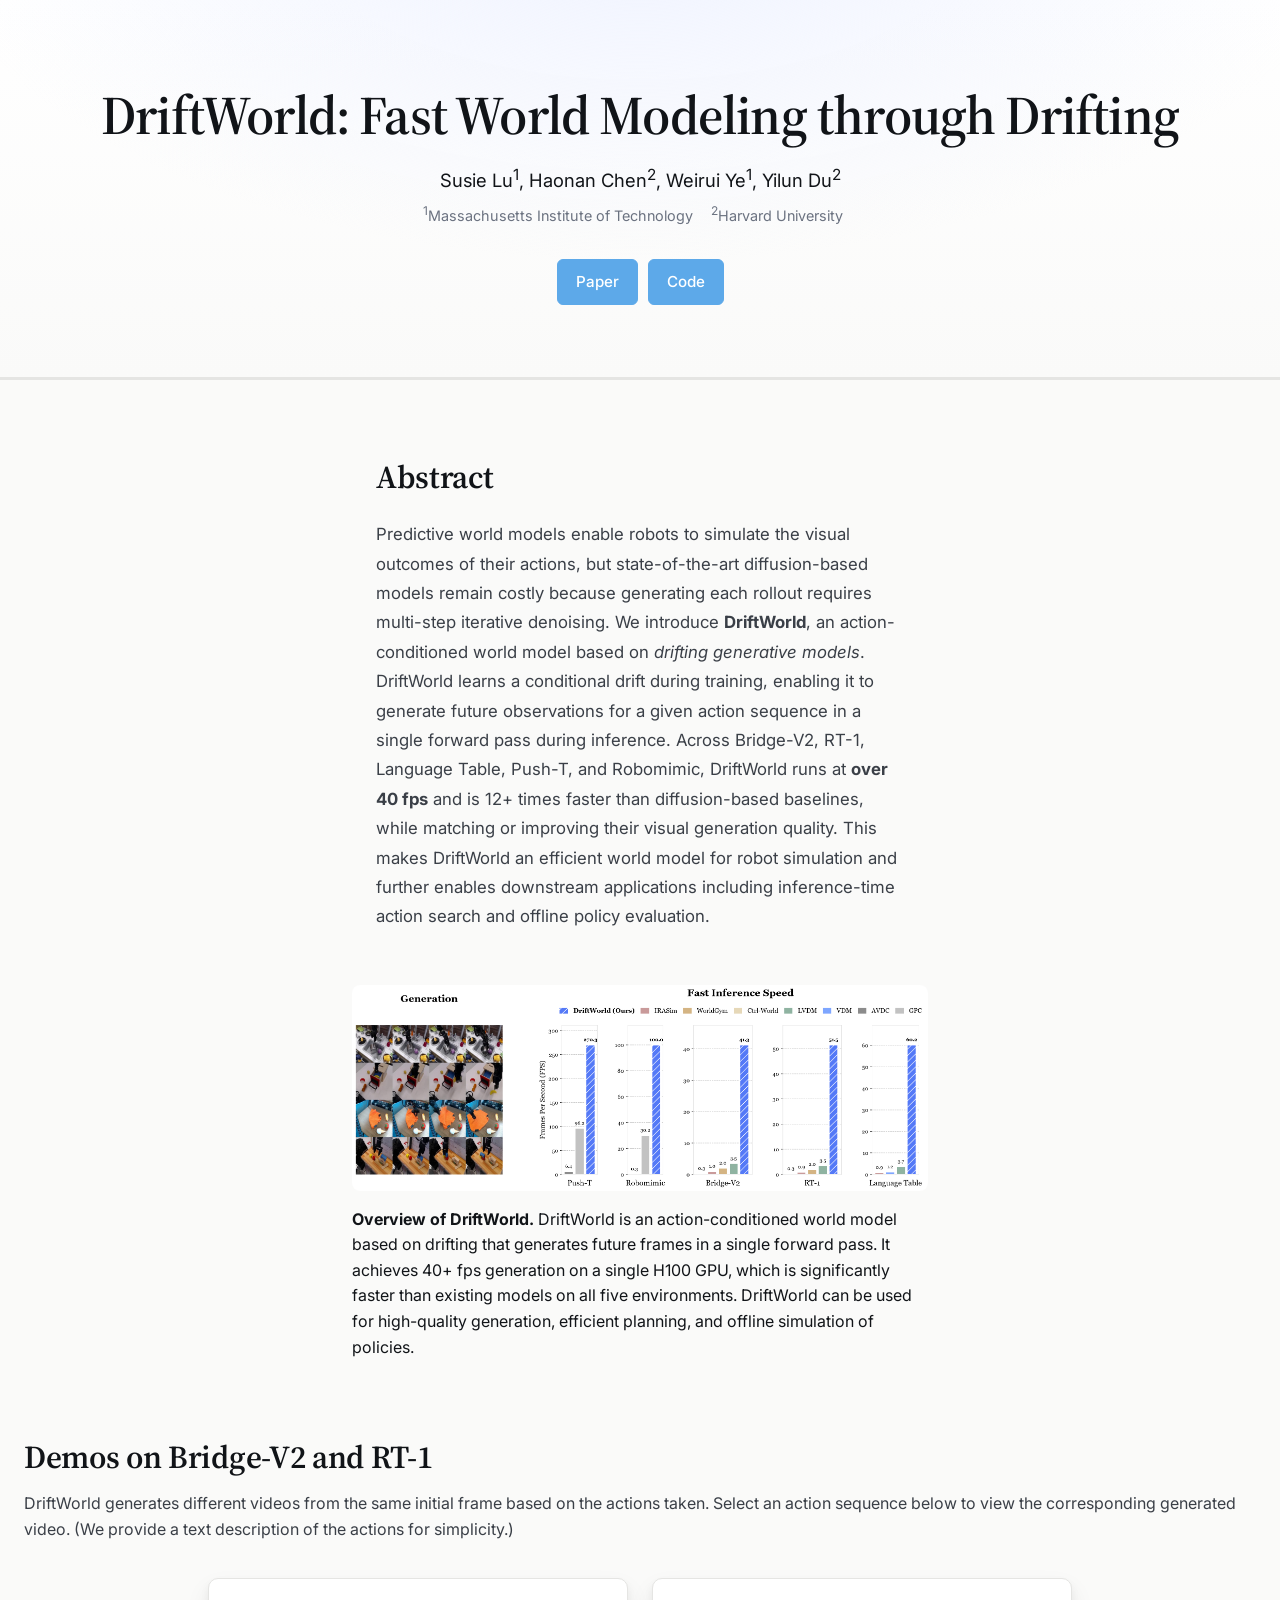
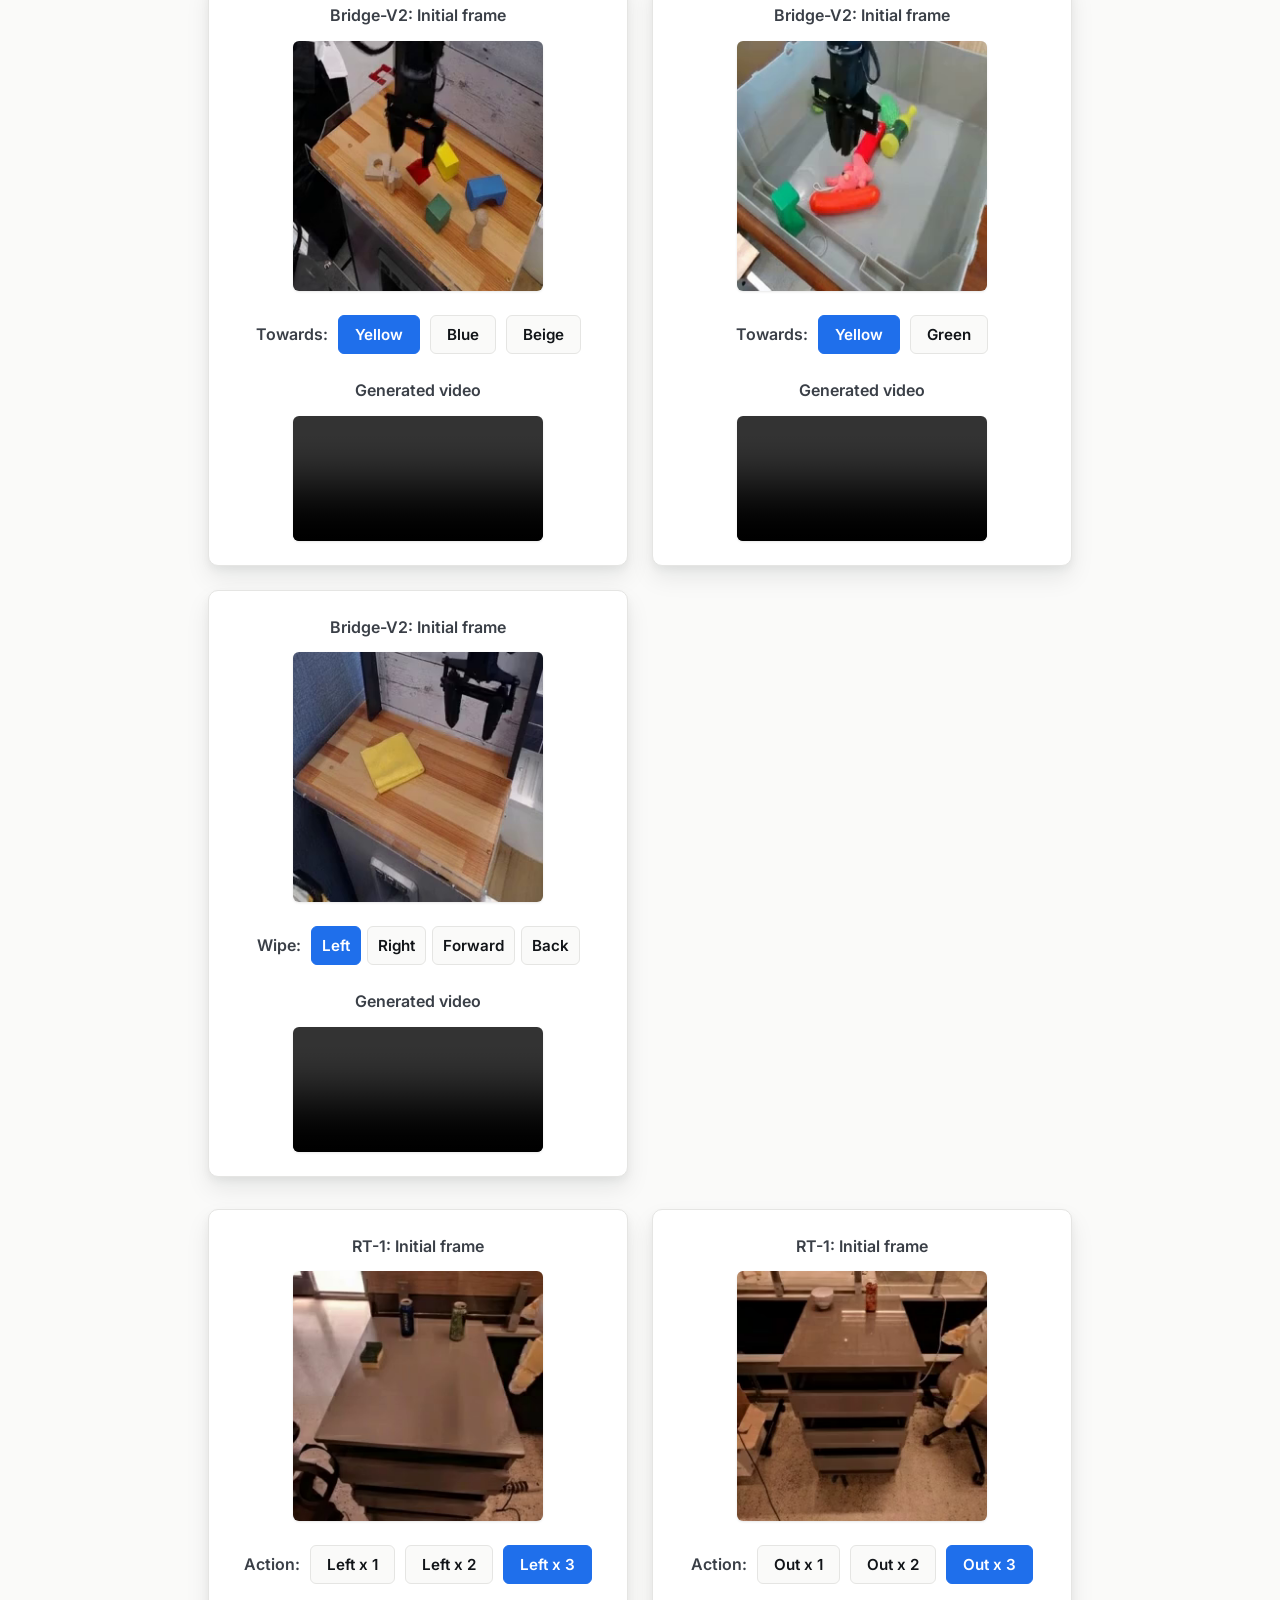
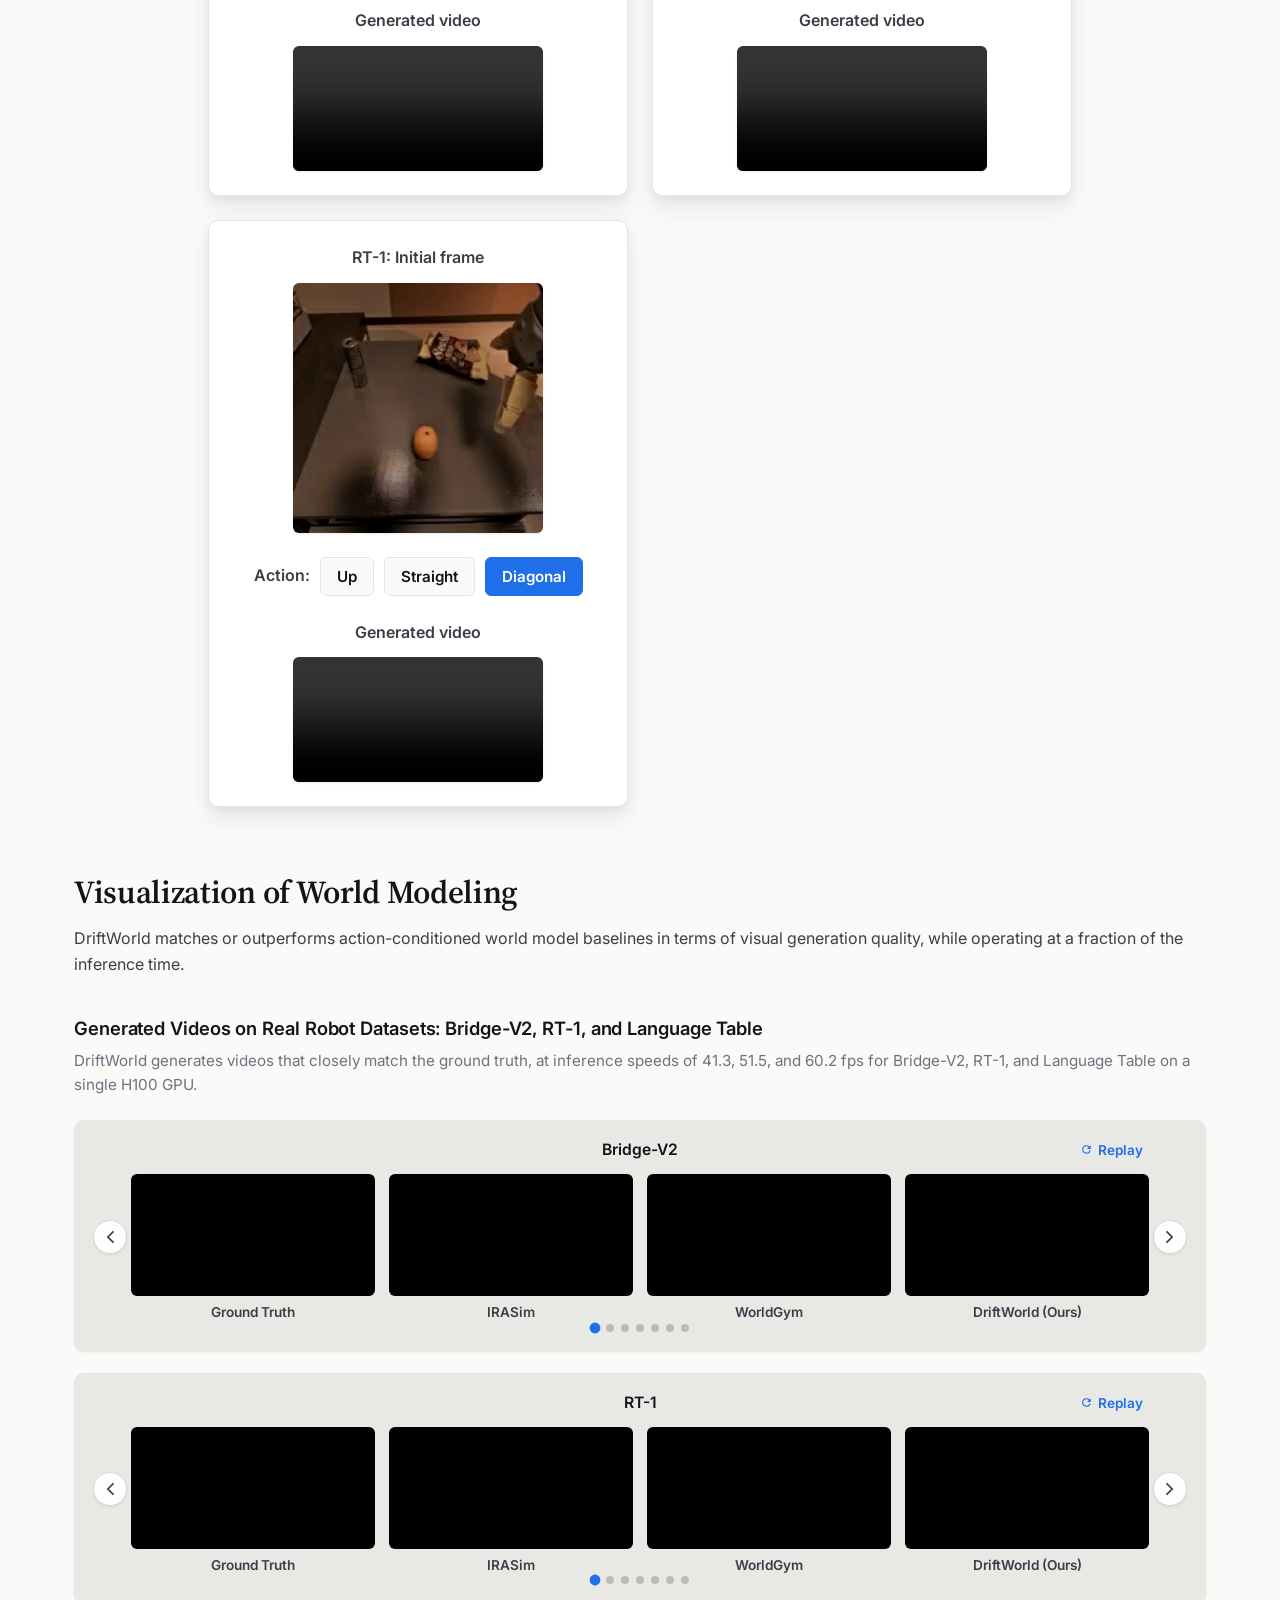
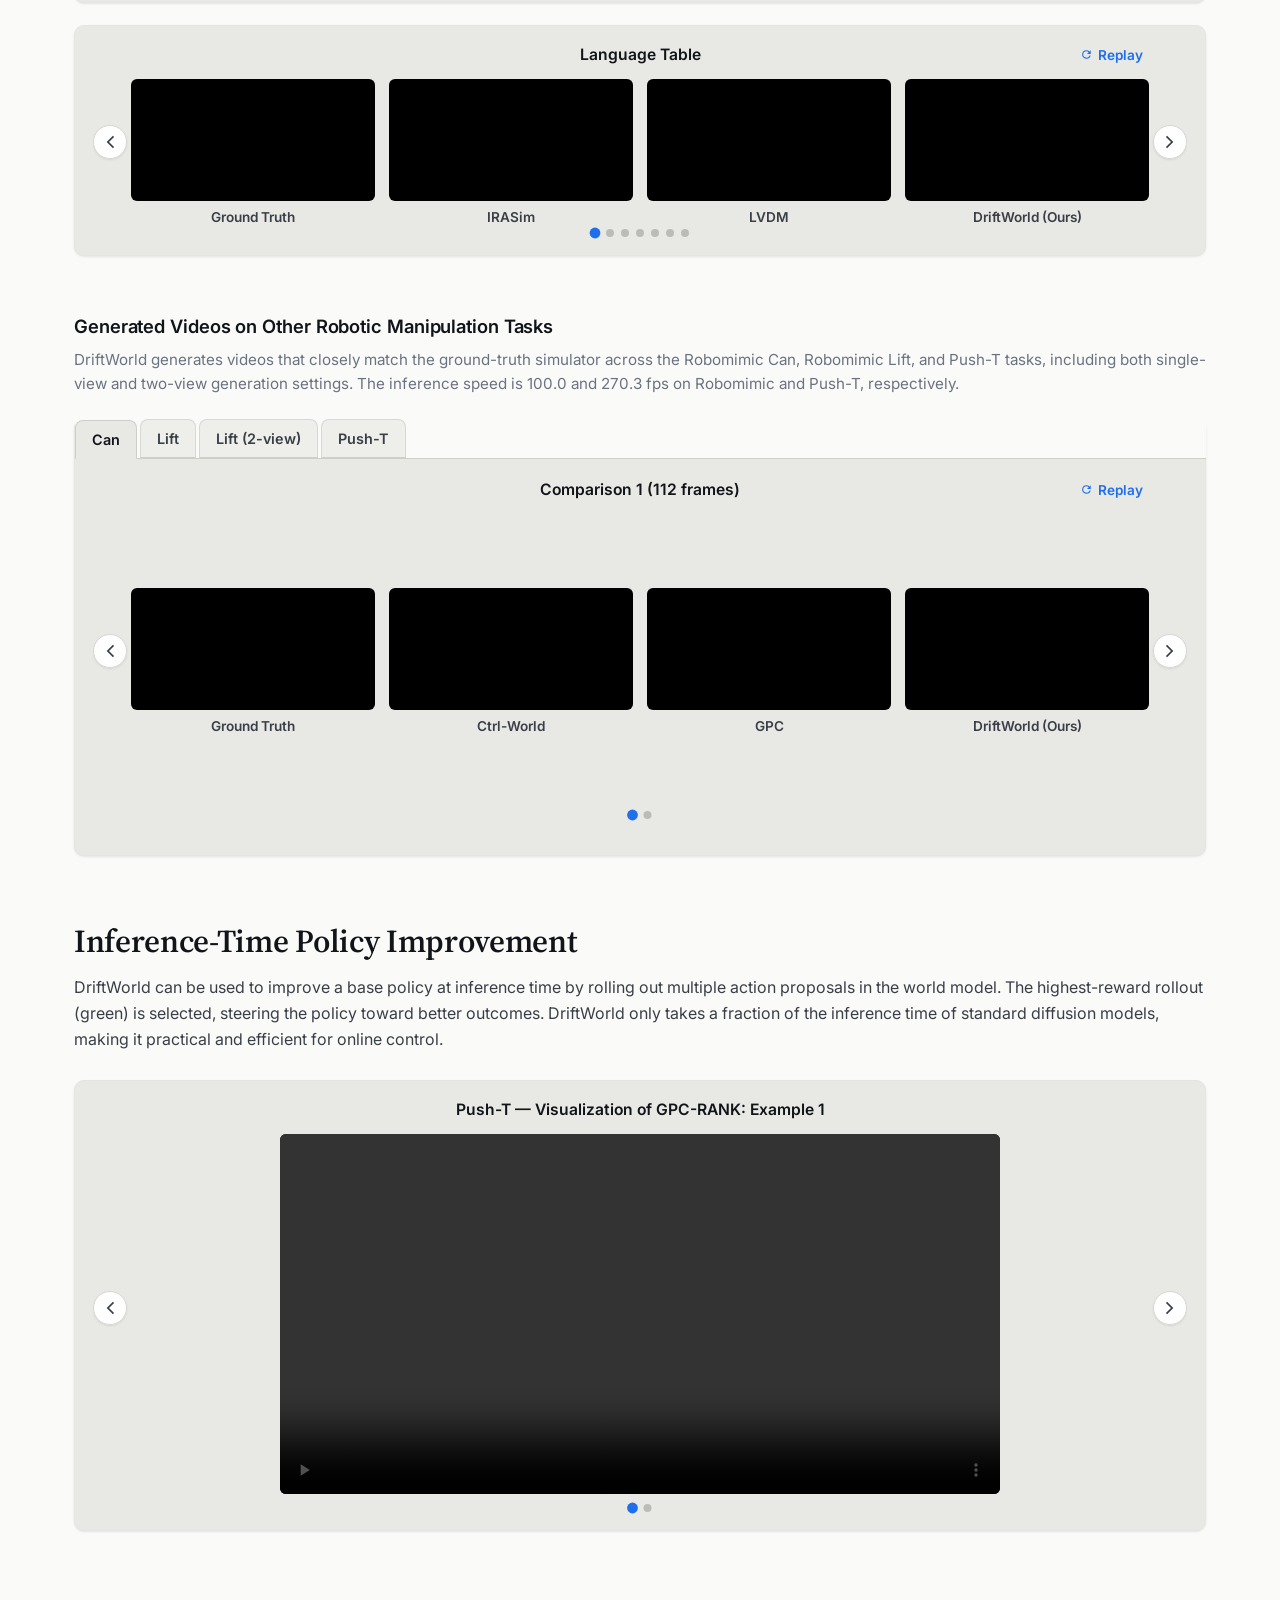
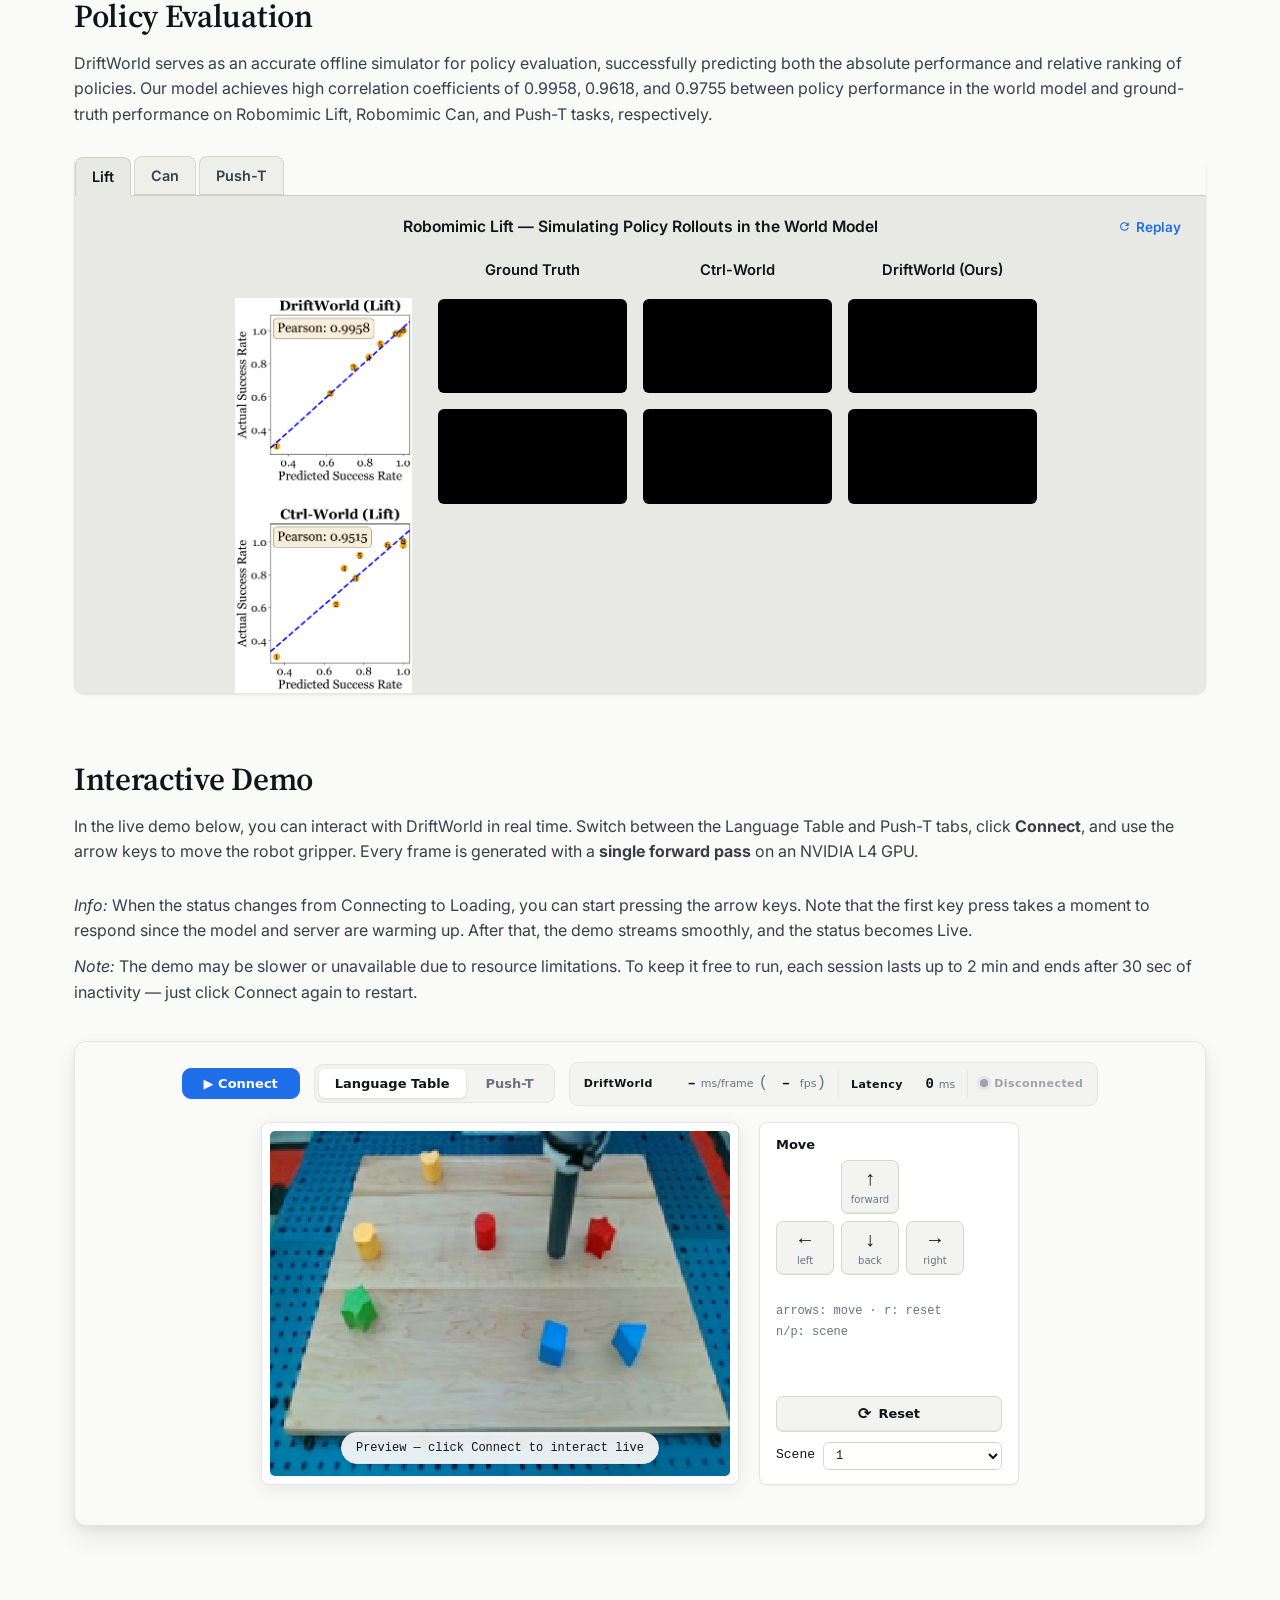
==== commit b0e05d9a: "Update" ====
--- a/driftworld/index.html
+++ b/driftworld/index.html
@@ -25,8 +25,8 @@
         <sup>2</sup>Harvard University&emsp;
       </p>
       <div class="hero-actions">
-        <a class="btn" href="./" target="_blank" rel="noopener">Paper</a>
-        <a class="btn btn-secondary" href="./">Code</a>
+        <a class="btn" href="https://arxiv.org/abs/2607.15065" target="_blank" rel="noopener noreferrer">Paper</a>
+        <a class="btn btn-secondary" href="https://github.com/Susie-Lu/driftworld" target="_blank" rel="noopener noreferrer">Code</a>
       </div>
     </div>
   </header>
@@ -36,21 +36,15 @@
       <div class="container narrow">
         <h2 class="section-title">Abstract</h2>
         <p class="lead">
-          Predictive world models enable robots to plan by imagining the outcomes of their actions, but their value for
-          control hinges on generating many rollouts quickly. This creates a bottleneck for diffusion-based world
-          models: multi-step sampling makes each rollout expensive, limiting large-scale action search at inference
-          time. We introduce <b>DriftWorld</b>, an action-conditioned world model based on <em>drifting generative
-            models</em>. Rather than denoising iteratively at inference, DriftWorld learns an action-conditioned drift
-          during
-          training, allowing it to generate future frames from the current observation and a candidate action sequence
-          in a single forward pass at <b>30+ fps</b>, which is 17× faster on average than diffusion-based
-          baselines. We evaluate DriftWorld on standard vision-based robotic manipulation benchmarks, including
-          Bridge-V2, RT-1, Language Table, Push-T, and Robomimic. By producing rollouts that are both accurate and fast,
-          DriftWorld achieves state-of-the-art decision-making performance with far less inference time than
-          diffusion-based world model baselines. Beyond online control, DriftWorld can also serve as an offline
-          simulator for ranking real-world robot policies, with rollout-based scores correlating with ground truth at up
-          to 0.99. These results show that drifting models are a strong fit for robot world modeling, where fast,
-          high-quality imagination directly supports planning and policy evaluation.
+          Predictive world models enable robots to simulate the visual outcomes of their actions,
+          but state-of-the-art diffusion-based models remain costly because generating each rollout requires
+          multi-step iterative denoising. We introduce <b>DriftWorld</b>, an action-conditioned world model
+          based on <em>drifting generative models</em>. DriftWorld learns a conditional drift during training,
+          enabling it to generate future observations for a given action sequence in a single forward pass during inference.
+          Across Bridge-V2, RT-1, Language Table, Push-T, and Robomimic, DriftWorld runs at <b>over 40 fps</b> and is 12+ times
+          faster than diffusion-based baselines, while matching or improving their visual generation quality.
+          This makes DriftWorld an efficient world model for robot simulation and further enables downstream applications
+          including inference-time action search and offline policy evaluation.
         </p>
       </div>
     </section>
@@ -61,7 +55,7 @@
 
       <figcaption style="margin: 16px auto 0; width: 45%; display: block; text-align: left;">
         <b>Overview of DriftWorld.</b> DriftWorld is an action-conditioned world model based on drifting that generates
-        future frames in a single forward pass. It achieves 30+ fps generation on a single H100 GPU, which is
+        future frames in a single forward pass. It achieves 40+ fps generation on a single H100 GPU, which is
         significantly faster than
         existing models on all five environments. DriftWorld can be used for high-quality generation, efficient
         planning, and offline simulation of policies.
@@ -445,7 +439,7 @@
 
         <h3 class="subsection-title">Generated Videos on Real Robot Datasets: Bridge-V2, RT-1, and Language Table</h3>
         <p class="subsection-desc">
-          DriftWorld generates videos that closely match the ground truth, at inference speeds of 33.3, 38.8, and 36.6
+          DriftWorld generates videos that closely match the ground truth, at inference speeds of 41.3, 51.5, and 60.2
           fps for Bridge-V2, RT-1, and Language Table on a single H100 GPU.
         </p>
 
@@ -1785,7 +1779,7 @@
         <p class="section-desc">
           DriftWorld serves as an accurate offline simulator for policy evaluation,
           successfully predicting both the absolute performance and relative ranking of policies.
-          Our model achieves high correlation coefficients of 0.9916, 0.9250, and 0.9515 between
+          Our model achieves high correlation coefficients of 0.9958, 0.9618, and 0.9755 between
           policy performance in the world model and ground-truth performance on
           Robomimic Lift, Robomimic Can, and Push-T tasks, respectively.
         </p>
@@ -1973,7 +1967,8 @@
                 Every frame is generated with a <b>single forward pass</b> on an NVIDIA L4 GPU.
               </p>
               <p class="section-desc" style="margin-bottom: 10px;">
-                <em>Info:</em> When the status changes from Connecting to Loading, you can start pressing the arrow keys.
+                <em>Info:</em> When the status changes from Connecting to Loading, you can start pressing the arrow
+                keys.
                 Note that the first key press takes a moment to respond since the model and server are warming up.
                 After that, the demo streams smoothly, and the status becomes Live.
               </p>
@@ -3010,6 +3005,7 @@
   </main>
 
   <script src="js/compare.js"></script>
+  <script type='module' src='https://static.cloudflareinsights.com/beacon.min.js' data-cf-beacon='{"token": "5a96caccf454442789a924c965c1a2b2"}'></script>
 </body>
 
 </html>
